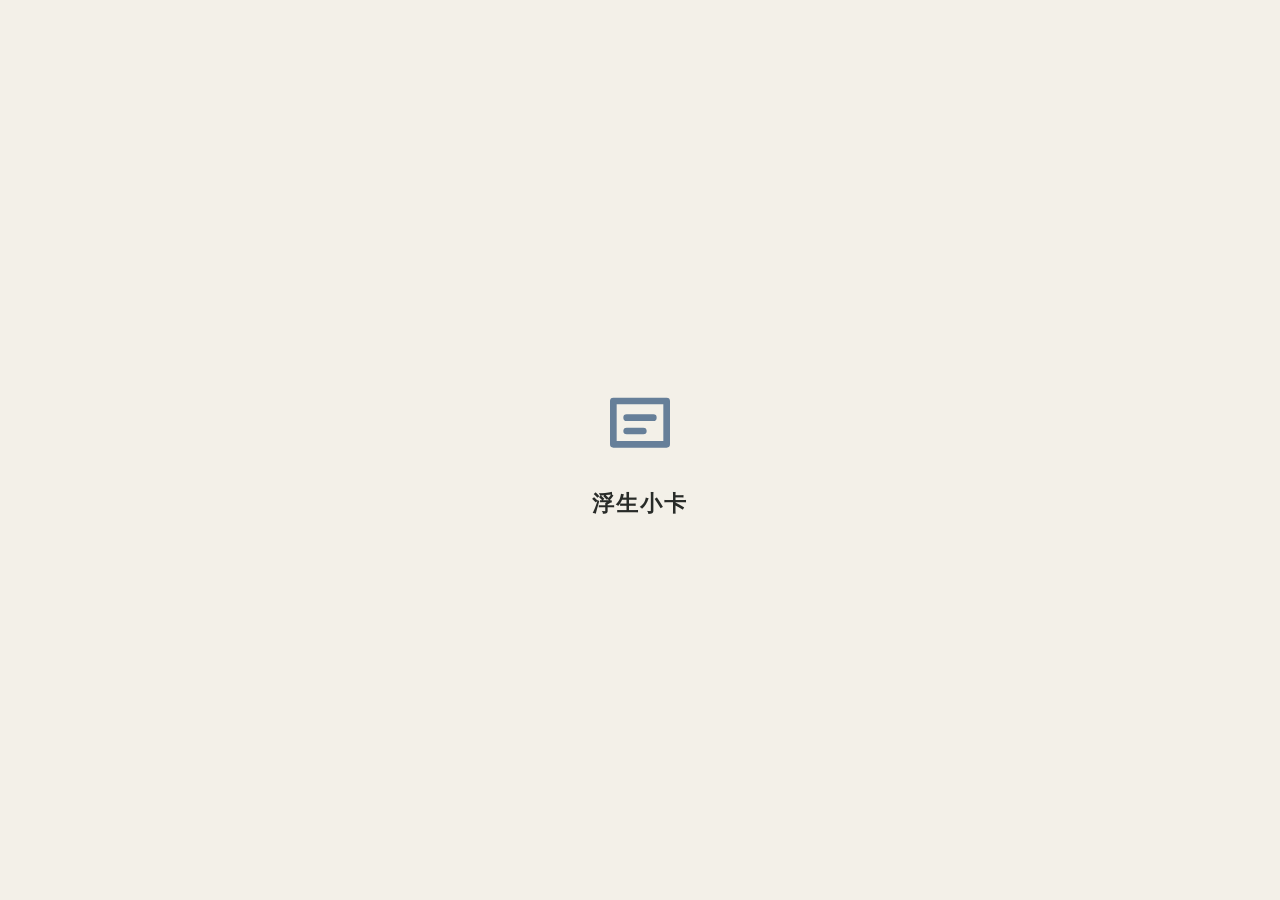
==== games/fusheng-card.html @ 53bb5ddf "Add files via upload" ====
<!DOCTYPE html>
<html lang="zh-CN">
<head>
<meta charset="UTF-8">
<meta name="viewport" content="width=device-width, initial-scale=1, viewport-fit=cover">
<title>浮生小卡</title>
<style>
/* ================= 东方纸感 · 窃蓝 & 蛤粉 ================= */
:root{
  --ui-bg: #F3F0E8;
  --ui-card: #FCFAF5;
  --ui-text: #282B28;
  --ui-muted: #7D817A;
  --ui-border: #DCD8CC;
  --ui-accent: #667F99;
  --ui-accent-hover: #526B83;
  --ui-accent-soft: #E8EDF0;
  --ui-radius: 8px;
  --ui-shadow: 0 2px 12px rgba(52, 48, 40, 0.035);
  --ui-shadow-lg: 0 20px 60px rgba(42, 39, 33, 0.14);
  --serif-font: "Songti SC", "STSong", "Noto Serif CJK SC", "Source Han Serif SC", "SimSun", serif;
  --sans-font: -apple-system, BlinkMacSystemFont, "Segoe UI", "PingFang SC", "Hiragino Sans GB", "Microsoft YaHei", sans-serif;
}
*{box-sizing:border-box;-webkit-tap-highlight-color:transparent}
html,body{height:100%}
body{
  margin:0;font-size:14px;line-height:1.5;
  font-family:-apple-system,BlinkMacSystemFont,"Segoe UI","PingFang SC","Hiragino Sans GB","Microsoft YaHei",sans-serif;
  background:var(--ui-bg);color:var(--ui-text);
  overflow:hidden;
}

::-webkit-scrollbar{width:4px;height:4px}
::-webkit-scrollbar-track{background:transparent}
::-webkit-scrollbar-thumb{background:rgba(0,0,0,.15);border-radius:4px}

button{font:inherit;cursor:pointer;border:none;background:none;color:inherit}
input,textarea,select{font:inherit;color:inherit}
.hidden{display:none!important}

.svg-icon { width: 1.2em; height: 1.2em; fill: none; stroke: currentColor; stroke-width: 1.8; stroke-linecap: round; stroke-linejoin: round; vertical-align: middle; }

/* ================= 开场动画 ================= */
#intro-overlay {
  position: fixed; inset: 0; z-index: 9999; background: var(--ui-bg); cursor: pointer;
  display: flex; flex-direction: column; align-items: center; justify-content: center;
  transition: opacity .5s ease .5s, visibility .5s ease .5s;
}
#intro-overlay.hide { opacity: 0; visibility: hidden; pointer-events: none; }
.logo-container { text-align: center; pointer-events: none; }
.logo-svg { width: 80px; height: 80px; color: #667F99; margin: 0 auto 20px auto; }
.logo-svg path { stroke-dasharray: 100; stroke-dashoffset: 100; animation: drawLine .8s cubic-bezier(.4,0,.2,1) forwards; }
.logo-svg path:nth-child(1) { animation-delay: 0s; }
.logo-svg path:nth-child(2) { animation-delay: .2s; }
@keyframes drawLine { to { stroke-dashoffset: 0; } }
.intro-text { font-size: 22px; font-weight: 800; color: var(--ui-text); letter-spacing: 2px; opacity: 0; animation: fadeInUp .4s ease .6s forwards; }
.intro-sub { font-size: 13px; color: var(--ui-muted); margin-top: 8px; letter-spacing: 1px; opacity: 0; animation: fadeInUp .4s ease .8s forwards; }
@keyframes fadeInUp { from { opacity: 0; transform: translateY(10px); } to { opacity: 1; transform: translateY(0); } }

/* ================= 应用布局 ================= */
#app{height:100%;display:flex;flex-direction:column}
#topbar{
  flex:0 0 auto;height:56px;display:flex;align-items:center;justify-content:space-between;
  padding:0 16px;background:var(--ui-card); position:relative;z-index:10;
  box-shadow: 0 1px 0 var(--ui-border);
}
.brand{font-weight:600;font-size:16px;letter-spacing:.06em}
.top-actions{display:flex;align-items:center;gap:4px}

.btn{
  display:inline-flex;align-items:center;justify-content:center;gap:6px;
  border-radius:8px;font-size:13px;font-weight:500;transition:all .15s;
  padding:8px 14px;
}
.btn.ghost{color:var(--ui-text)}
.btn.ghost:hover{background:var(--ui-accent-soft); color:var(--ui-accent)}
.btn.icon{width:36px;height:36px;padding:0;border-radius:10px}
.btn.icon .svg-icon { width: 20px; height: 20px; }
.btn.primary{background:var(--ui-accent);color:#fff;box-shadow:0 2px 6px rgba(136,171,218,.3)}
.btn.primary:hover{background:var(--ui-accent-hover); transform:translateY(-1px); box-shadow:0 4px 10px rgba(136,171,218,.4)}
.btn.primary:active{transform:translateY(0); box-shadow:0 1px 3px rgba(136,171,218,.2)}
.btn.danger{color:#D96C6C; border:1px solid #F4D3D3; background:#FFF6F6}
.btn.danger:hover{background:#FFEAEA}
.btn.small{padding:5px 10px;font-size:12px;border-radius:6px;background:var(--ui-bg);color:var(--ui-text);border:1px solid var(--ui-border)}
.btn.small:hover{border-color:var(--ui-accent);color:var(--ui-accent);background:#fff}

#main{flex:1;display:flex;flex-direction:column;min-height:0}
#previewPane{
  flex:0 0 38vh; 
  min-height:120px; max-height:80vh;
  overflow:auto;display:flex;justify-content:center;align-items:center;
  padding:24px 16px;background:#E5E9DD;
  background-image: radial-gradient(var(--ui-border) 1px, transparent 1px);
  background-size: 20px 20px;
}

/* 拖拽拉伸条 */
#dragBar {
  flex: 0 0 24px;
  background: var(--ui-card);
  border-top: 1px solid var(--ui-border);
  border-bottom: 1px solid var(--ui-border);
  display: flex; align-items: center; justify-content: center;
  cursor: ns-resize; touch-action: none; z-index: 5;
}
#dragBar::before {
  content: ''; width: 36px; height: 4px; background: var(--ui-border); border-radius: 2px;
}
#dragBar:active::before { background: var(--ui-accent); }

#editorPane{
  flex:1;overflow-y:auto;padding:16px 16px 80px;
  background:var(--ui-bg);
}

.section-title{
  font-size:13px;letter-spacing:.1em;color:var(--ui-text);margin:24px 0 10px;font-weight:600;
  display:flex;align-items:center;gap:8px;
}
.section-title::before{content:'';display:block;width:4px;height:14px;background:var(--ui-accent);border-radius:2px}
.section-title:first-child{margin-top:8px}

.card-ui{
  background:var(--ui-card);border-radius:var(--ui-radius);padding:16px;
  box-shadow:var(--ui-shadow); margin-bottom:12px; border:1px solid rgba(226,230,216,0.5);
}
.field{margin-bottom:14px}
.field:last-child{margin-bottom:0}
.field label{display:block;font-size:12px;color:var(--ui-muted);margin-bottom:6px;font-weight:500}

.input, .textarea {
  width:100%;background:var(--ui-bg);border:1px solid transparent;border-radius:8px;
  padding:10px 12px;outline:none;transition:all .2s;font-size:14px;
}
.input:hover, .textarea:hover {background:#E9ECE2;}
.input:focus, .textarea:focus {
  background:#fff;border-color:var(--ui-accent);box-shadow:0 0 0 3px var(--ui-accent-soft);
}

.row{display:flex;gap:10px;align-items:center}
.row.wrap{flex-wrap:wrap}
.row > .grow{flex:1;min-width:0}

.block{background:var(--ui-card);border-radius:var(--ui-radius);padding:14px;margin-bottom:12px;box-shadow:var(--ui-shadow); border:1px solid rgba(226,230,216,0.5);}
.block-head{display:flex;align-items:center;gap:8px;margin-bottom:12px}
.block-head .grow{flex:1;min-width:0}
.block-label-input{
  width:100%;border:1px solid transparent;background:transparent;border-radius:6px;
  padding:6px 8px;font-weight:600;font-size:14px;color:var(--ui-text);transition:all .2s;
}
.block-label-input:hover{background:var(--ui-bg)}
.block-label-input:focus{border-color:var(--ui-accent);background:#fff;outline:none}
.tag{font-size:11px;color:var(--ui-muted);background:var(--ui-bg);border-radius:6px;padding:2px 8px;white-space:nowrap;font-weight:500}

.img-thumb{
  width:100%;aspect-ratio:16/9;border-radius:8px;overflow:hidden;background:var(--ui-bg);
  display:flex;align-items:center;justify-content:center;color:var(--ui-muted);font-size:13px;
  border:1px dashed var(--ui-border); transition:border-color .2s;
}
.img-thumb:hover{border-color:var(--ui-accent)}
.img-thumb img{width:100%;height:100%;object-fit:cover;display:block}
.avatar-thumb{width:64px;height:64px;border-radius:50%;flex:0 0 auto}

.it-editor{position:relative;border-radius:8px;overflow:hidden;background:var(--ui-bg);touch-action:none;user-select:none;margin-bottom:10px}
.it-editor img{width:100%;display:block;pointer-events:none}
.it-layer{
  position:absolute;transform:translate(-50%,-50%);padding:4px 8px;white-space:pre-wrap;
  cursor:grab;max-width:88%;line-height:1.35;border-radius:4px;font-weight:500;
  text-shadow:0 1px 3px rgba(0,0,0,.5);box-shadow:0 2px 8px rgba(0,0,0,.1);background:rgba(0,0,0,.2);
}
.it-layer:active{cursor:grabbing}
.layer-row{display:flex;gap:8px;align-items:center;margin-top:8px}
.layer-row .input{padding:6px 10px;font-size:12px}

.color-trigger {
  width: 36px; height: 32px; border-radius: 8px; border: 1px solid rgba(0,0,0,0.08);
  cursor: pointer; padding: 0; transition:transform .1s, box-shadow .2s;
  box-shadow:inset 0 0 0 1px rgba(255,255,255,0.2);
}
.color-trigger:active{transform:scale(0.92)}
.color-grid{display:grid;grid-template-columns:1fr 1fr;gap:12px}
.color-item{display:flex;align-items:center;gap:10px;font-size:13px;color:var(--ui-text);font-weight:500}

input[type=range] {
  -webkit-appearance: none; width: 100%; background: transparent; height: 24px;
}
input[type=range]:focus { outline: none; }
input[type=range]::-webkit-slider-runnable-track {
  width: 100%; height: 4px; cursor: pointer; background: var(--ui-border); border-radius: 2px;
}
input[type=range]::-webkit-slider-thumb {
  height: 18px; width: 18px; border-radius: 50%; background: var(--ui-accent);
  cursor: pointer; -webkit-appearance: none; margin-top: -7px;
  box-shadow: 0 2px 6px rgba(136,171,218,.4); transition: transform 0.1s;
}
input[type=range]::-webkit-slider-thumb:hover { transform: scale(1.15); }
.range-item{display:flex;align-items:center;gap:12px;font-size:13px;color:var(--ui-muted);margin-bottom:12px; font-weight:500;}
.range-item input[type=range]{flex:1;}
.range-item .val{width:44px;text-align:right;color:var(--ui-text);font-variant-numeric:tabular-nums;font-weight:600}

.custom-select-btn {
  width: 100%; display: flex; justify-content: space-between; align-items: center;
  padding: 12px 14px; background: var(--ui-bg); border-radius: 8px; font-size: 14px; font-weight: 500;
  transition: background 0.2s; cursor: pointer; border: 1px solid transparent;
}
.custom-select-btn:hover { background: #E9ECE2; }
.custom-select-btn .svg-icon { color: var(--ui-muted); }

.theme-row{display:flex;flex-wrap:wrap;gap:8px;margin-bottom:16px}
.theme-chip{
  border: 1px solid var(--ui-border); background: #fff; border-radius: 8px;
  padding: 6px 14px; font-size: 13px; font-weight: 500; transition: all 0.2s; color: var(--ui-text);
}
.theme-chip:hover{border-color:var(--ui-accent); color:var(--ui-accent)}
.theme-chip.active{background:var(--ui-accent); color:#fff; border-color:var(--ui-accent); box-shadow:0 2px 8px rgba(136,171,218,.3)}

/* ================= 浮生小卡本体 ================= */
.card{
  width:100%;max-width:480px; 
  background:var(--cardBg,#fff); color:var(--cardText,#222);
  border-radius:calc(var(--radius, 16) * 1px);
  border:1px solid var(--cardBorder,#e5e5e5);
  overflow:hidden;position:relative;
  box-shadow:0 10px 30px rgba(0,0,0,.08), 0 1px 3px rgba(0,0,0,.05);
  flex:0 0 auto; display:flex; flex-direction:column;
  font-size:calc(14px * var(--fs, 1));
  transition: height 0.3s;
  font-family: var(--cardFont, -apple-system, sans-serif); 
}
.card-bg{position:absolute;inset:0;pointer-events:none;overflow:hidden}
.card-bg img{width:100%;height:100%;object-fit:cover;display:block}
.card-inner{position:relative;z-index:1;padding:calc(24px * var(--fs, 1));display:flex;flex-direction:column;height:100%;box-sizing:border-box}

.card.tpl-left .card-header { flex-direction: row; }
.card.tpl-right .card-header { flex-direction: row-reverse; }
.card.tpl-center .card-header { flex-direction: column; text-align: center; gap: 12px; }
.card.tpl-center .card-titles { align-items: center; display: flex; flex-direction: column; }

.card-header{display:flex;gap:calc(16px * var(--fs, 1));align-items:center;margin-bottom:calc(20px * var(--fs, 1))}
.card-avatar{
  width:calc(64px * var(--fs, 1));height:calc(64px * var(--fs, 1));border-radius:50%;overflow:hidden;flex:0 0 auto;
  background:var(--cardAccent,#88ABDA);color:#fff;display:flex;align-items:center;justify-content:center;
  font-size:calc(26px * var(--fs, 1));font-weight:600;
  /* 这里的颜色已改为动态变量 */
  border:3px solid var(--cardAvatarBorder, rgba(255,255,255,0.8)); 
  box-shadow:0 4px 12px rgba(0,0,0,0.15);
}
.card-avatar img{width:100%;height:100%;object-fit:cover;display:block}
.card-titles{min-width:0;flex:1}

.card-title{font-size:calc(24px * var(--fs, 1));font-weight:700;line-height:1.2;word-break:break-word;color:var(--cardNameColor, inherit);}
.card-subtitle{font-size:calc(13px * var(--fs, 1));color:var(--cardMuted,#888);margin-top:calc(4px * var(--fs, 1));word-break:break-word}

.card-body{flex:1;display:flex;flex-direction:column;gap:calc(12px * var(--fs, 1))}
.card.tpl-center .card-body { align-items: center; }
.card.tpl-center .card-block { text-align: center; width: 100%; }
.card.tpl-center .card-chips { justify-content: center; }

.card-block{font-size:calc(13px * var(--fs, 1));line-height:1.6;word-break:break-word;padding:10px 14px;border-radius:8px;transition:background 0.2s}
.card-block.bg-glass{ background:rgba(255,255,255,0.75); backdrop-filter:blur(6px); -webkit-backdrop-filter:blur(6px); box-shadow:0 2px 12px rgba(0,0,0,0.04); }
.card-block.bg-solid{ background:var(--cardAccentSoft,#f5f0e6); }

.card-block-label{font-size:calc(10px * var(--fs, 1));letter-spacing:.1em;font-weight:700;color:var(--cardAccent,#88ABDA);margin-bottom:calc(6px * var(--fs, 1));text-transform:uppercase}
.card-block-value{font-weight:500;white-space:pre-wrap}

.card-chips{display:flex;flex-wrap:wrap;gap:calc(8px * var(--fs, 1))}
.card-chip{font-size:calc(12px * var(--fs, 1));padding:calc(3px * var(--fs, 1)) calc(12px * var(--fs, 1));border-radius:20px;border:1px solid var(--cardBorder,#e5e5e5);background:var(--cardAccentSoft,#f5f0e6)}

.card-imgtext{position:relative;border-radius:calc(8px * var(--fs, 1));overflow:hidden;margin-top:4px}
.card-imgtext img{width:100%;display:block}
.card-it-layer{position:absolute;transform:translate(-50%,-50%);white-space:pre-wrap;max-width:88%;line-height:1.35;text-shadow:0 1px 3px rgba(0,0,0,.5);word-break:break-word}

/* ================= 统一全局弹窗与抽屉 ================= */
.modal{
  position:fixed;inset:0;z-index:500;display:flex;align-items:center;justify-content:center;
  background:rgba(44, 53, 57, 0.4);padding:20px;backdrop-filter:blur(8px); -webkit-backdrop-filter:blur(8px);
  opacity: 0; visibility: hidden; transition: opacity 0.3s, visibility 0.3s;
}
.modal.active{ opacity: 1; visibility: visible; }
.modal-panel{
  width:100%;max-width:400px;max-height:85vh;overflow-y:auto;
  background:var(--ui-card);border-radius:20px;padding:24px;
  box-shadow:var(--ui-shadow-lg);
  transform: scale(0.95) translateY(20px); transition: transform 0.3s cubic-bezier(0.2, 0.8, 0.2, 1);
}
.modal.active .modal-panel{ transform: scale(1) translateY(0); }

.modal-head{display:flex;align-items:center;justify-content:space-between;margin-bottom:20px}
.modal-title{font-size:18px;font-weight:700}

/* 底部抽屉 */
.drawer {
  position: fixed; inset: 0; z-index: 600;
  background: rgba(44, 53, 57, 0.4); backdrop-filter: blur(4px); -webkit-backdrop-filter: blur(4px);
  opacity: 0; visibility: hidden; transition: opacity 0.3s;
}
.drawer.active { opacity: 1; visibility: visible; }
.drawer-panel {
  position: absolute; bottom: 0; left: 0; right: 0;
  background: var(--ui-card); border-radius: 24px 24px 0 0;
  padding: 24px 20px calc(24px + env(safe-area-inset-bottom));
  transform: translateY(100%); transition: transform 0.3s cubic-bezier(0.2, 0.8, 0.2, 1);
  box-shadow: 0 -10px 40px rgba(0,0,0,0.1);
}
.drawer.active .drawer-panel { transform: translateY(0); }
.drawer-panel::before {
  content: ''; position: absolute; top: 8px; left: 50%; transform: translateX(-50%);
  width: 36px; height: 4px; background: var(--ui-border); border-radius: 2px;
}

/* 抽屉内容：选项列表 */
.option-list { display: flex; flex-direction: column; gap: 8px; margin-top: 16px; max-height: 50vh; overflow-y: auto; padding-bottom: 10px;}
.option-item {
  display: flex; justify-content: space-between; align-items: center;
  padding: 16px; border-radius: 12px; background: var(--ui-bg);
  font-size: 15px; font-weight: 500; transition: background 0.2s; cursor: pointer;
}
.option-item:hover { background: #E9ECE2; }
.option-item .check { opacity: 0; color: var(--ui-accent); }
.option-item.active { background: var(--ui-accent-soft); color: var(--ui-accent); }
.option-item.active .check { opacity: 1; }

/* 调色盘抽屉专属 */
.cs-presets { display: grid; grid-template-columns: repeat(6, 1fr); gap: 12px; margin-bottom: 20px; }
.cs-preset-color {
  width: 100%; aspect-ratio: 1; border-radius: 50%; border: 1px solid rgba(0,0,0,0.08);
  cursor: pointer; transition: transform 0.1s; box-shadow: inset 0 0 0 1px rgba(255,255,255,0.2);
}
.cs-preset-color:active { transform: scale(0.9); }
.cs-hex-wrap { 
  display: flex; align-items: center; background: var(--ui-bg); 
  border: 1px solid var(--ui-border); border-radius: 10px; padding: 0 16px; 
}
.cs-hex-wrap span { color: var(--ui-muted); font-weight: 600; margin-right: 8px; font-size: 16px; }
.cs-hex-wrap input { 
  border: none; background: transparent; padding: 14px 0; width: 100%; 
  font-size: 16px; outline: none; text-transform: uppercase; font-family: monospace; font-weight: 600; color: var(--ui-text);
}

/* 使用说明 */
.help-list { margin: 0; padding: 0; list-style: none; }
.help-list li { 
  font-size: 14px; line-height: 1.6; margin-bottom: 16px; 
  padding-left: 28px; position: relative; color: #4A555C;
}
.help-list li::before {
  content: ''; position: absolute; left: 0; top: 4px;
  width: 16px; height: 16px; border-radius: 50%; background: var(--ui-accent-soft);
  border: 2px solid var(--ui-accent);
}
.help-list li strong { color: var(--ui-text); font-weight: 600; }

.stat-line{display:flex;justify-content:space-between;font-size:14px;padding:12px 0;border-bottom:1px solid var(--ui-border);font-weight:500;}
.stat-line:last-child{border-bottom:none}

.toast{
  position:fixed;left:50%;bottom:40px;transform:translate(-50%,20px);z-index:900;
  background:rgba(44, 53, 57, 0.9);color:#fff;padding:10px 20px;border-radius:30px;font-size:13px;font-weight:500;
  opacity:0;pointer-events:none;transition:opacity .3s, transform .3s; backdrop-filter:blur(4px);
}
.toast.show{opacity:1;transform:translate(-50%,0)}

/* ================= 东方纸感工作台 ================= */
body{font-family:var(--sans-font);text-rendering:optimizeLegibility}
button:focus-visible,input:focus-visible,textarea:focus-visible,select:focus-visible,summary:focus-visible{
  outline:2px solid var(--ui-accent);outline-offset:3px;
}
#topbar{
  height:64px;padding:0 24px;background:rgba(252,250,245,.97);
  box-shadow:0 1px 0 var(--ui-border);backdrop-filter:blur(14px);-webkit-backdrop-filter:blur(14px);
}
.brand{display:flex;align-items:center;gap:11px;letter-spacing:0}
.brand-seal{
  width:34px;height:34px;display:grid;place-items:center;position:relative;flex:0 0 auto;
  border:1px solid var(--ui-accent);color:var(--ui-accent);font-family:var(--serif-font);font-size:20px;line-height:1;
}
.brand-seal::after{content:"";position:absolute;inset:3px;border:1px solid rgba(102,127,153,.28)}
.brand-copy{display:flex;flex-direction:column;gap:1px}
.brand-copy strong{font-family:var(--serif-font);font-size:17px;font-weight:600;letter-spacing:.16em}
.brand-copy small{font-size:9px;color:var(--ui-muted);letter-spacing:.18em}
.top-actions{gap:7px}
.top-export{margin-right:5px;padding:8px 15px;letter-spacing:.08em}
.btn{border-radius:6px}
.btn.primary{box-shadow:none}
.btn.primary:hover{box-shadow:0 5px 16px rgba(82,107,131,.18)}
.btn.ghost:hover{color:var(--ui-accent-hover);background:var(--ui-accent-soft)}
.btn.small{border-radius:5px;background:transparent}
#main{min-width:0}

#previewPane{
  display:block;padding:14px;background:#E9E5DB;
  background-image:linear-gradient(rgba(255,255,255,.18),rgba(255,255,255,.18)),radial-gradient(rgba(87,82,70,.12) .6px,transparent .6px);
  background-size:auto,6px 6px;
}
.preview-shell{width:100%;max-width:640px;min-height:0;margin:0 auto;display:flex;flex-direction:column;gap:12px}
.preview-head{display:flex;align-items:flex-end;justify-content:space-between;gap:16px;padding:0 2px}
.preview-heading{display:flex;flex-direction:column;gap:2px}
.preview-kicker{font-size:9px;letter-spacing:.24em;color:var(--ui-muted)}
.preview-title{font-family:var(--serif-font);font-size:19px;letter-spacing:.12em;font-weight:600}
.preview-status{font-size:11px;color:var(--ui-muted);letter-spacing:.08em;white-space:nowrap}
.template-switch{
  display:grid;grid-template-columns:repeat(3,1fr);gap:3px;padding:3px;flex:0 0 auto;
  border:1px solid rgba(130,124,110,.2);border-radius:8px;background:rgba(252,250,245,.48);
}
.template-option{
  min-height:38px;display:flex;align-items:center;justify-content:center;gap:8px;border-radius:5px;
  color:var(--ui-muted);font-size:12px;letter-spacing:.12em;transition:background .18s,color .18s,box-shadow .18s;
}
.template-option:hover{color:var(--ui-text);background:rgba(252,250,245,.55)}
.template-option.active{color:var(--ui-text);background:var(--ui-card);box-shadow:0 2px 8px rgba(62,57,48,.07)}
.template-no{font-family:Georgia,serif;font-size:10px;letter-spacing:0;color:var(--ui-accent)}
.preview-canvas{
  flex:1;min-height:230px;display:flex;align-items:center;justify-content:center;position:relative;overflow:auto;
  padding:22px;border:1px solid rgba(130,124,110,.18);background:rgba(248,246,239,.46);
}
.preview-canvas::before,.preview-canvas::after{
  content:"";position:absolute;width:18px;height:18px;pointer-events:none;opacity:.42;
}
.preview-canvas::before{left:10px;top:10px;border-left:1px solid var(--ui-accent);border-top:1px solid var(--ui-accent)}
.preview-canvas::after{right:10px;bottom:10px;border-right:1px solid var(--ui-accent);border-bottom:1px solid var(--ui-accent)}
.paper-stage{width:100%;max-width:480px;position:relative;z-index:1}
.preview-foot{display:flex;align-items:center;justify-content:space-between;font-size:9px;color:var(--ui-muted);letter-spacing:.16em;padding:0 2px}
.preview-foot span{font-variant-numeric:tabular-nums}

#editorPane{padding:20px 18px 90px;background:var(--ui-bg)}
.section-title{margin:28px 0 12px;font-size:12px;letter-spacing:.18em;color:#555A55}
.section-title::before{width:17px;height:1px;border-radius:0;background:var(--ui-accent)}
.card-ui,.block{
  border:1px solid var(--ui-border);border-radius:var(--ui-radius);background:rgba(252,250,245,.88);box-shadow:var(--ui-shadow);
}
.card-ui{padding:17px}
.input,.textarea,.custom-select-btn{border-radius:5px;background:rgba(238,235,226,.58)}
.input:hover,.textarea:hover,.custom-select-btn:hover{background:#ECE9E1}
.input:focus,.textarea:focus{border-color:var(--ui-accent);box-shadow:0 0 0 3px rgba(102,127,153,.1)}
.field label{letter-spacing:.04em}
.theme-chip{border-radius:4px;background:transparent}
.theme-chip.active{box-shadow:none}
.option-item,.modal-panel{border-radius:10px}
.drawer-panel{border-radius:18px 18px 0 0}
.modal-title,.block-label-input{font-family:var(--serif-font)}
#dragBar{background:rgba(252,250,245,.9)}

/* ================= 三套卡片模板 ================= */
.card{
  background-color:var(--cardBg,#fff);
  background-image:radial-gradient(rgba(74,65,50,.045) .55px,transparent .55px);background-size:5px 5px;
  box-shadow:0 24px 55px -30px rgba(45,42,35,.42),0 3px 10px rgba(45,42,35,.08);
  isolation:isolate;transition:height .25s,box-shadow .25s;
}
.card-bg{z-index:0}
.card-inner{z-index:2;padding:calc(28px * var(--fs,1))}
.card-title{
  font-family:var(--cardTitleFont,var(--serif-font));font-size:calc(27px * var(--fs,1));
  font-weight:600;letter-spacing:.045em;line-height:1.22;
}
.card-subtitle{letter-spacing:.07em;line-height:1.55}
.card-avatar{border-width:2px;box-shadow:0 5px 16px rgba(32,35,32,.12)}
.card-block{border-radius:4px}
.card-block-label{letter-spacing:.16em;font-weight:600}
.card-chip{border-radius:3px;background:transparent}
.card-edition{display:none;font-size:calc(8px * var(--fs,1));letter-spacing:.18em;color:var(--cardMuted,#888);text-transform:uppercase}

/* 留白：呼吸感与细线，突出名字本身 */
.card.template-blank .card-header{padding-bottom:calc(18px * var(--fs,1));border-bottom:1px solid var(--cardBorder,#e5e5e5)}
.card.template-blank .card-body{gap:calc(14px * var(--fs,1))}
.card.template-blank .card-block-label{margin-bottom:calc(8px * var(--fs,1))}
.card.template-blank .card-chip{padding-left:calc(10px * var(--fs,1));padding-right:calc(10px * var(--fs,1))}

/* 杂志：刊头、双细线与紧凑目录感 */
.card.template-magazine .card-inner{padding:calc(25px * var(--fs,1)) calc(27px * var(--fs,1))}
.card.template-magazine .card-edition{display:flex;justify-content:space-between;gap:12px;padding-bottom:calc(10px * var(--fs,1));border-bottom:1px solid var(--cardText,#222)}
.card.template-magazine .card-header{
  margin-bottom:0;padding:calc(20px * var(--fs,1)) 0;align-items:flex-end;
  border-bottom:3px double var(--cardBorder,#e5e5e5);
}
.card.template-magazine .card-avatar{width:calc(54px * var(--fs,1));height:calc(54px * var(--fs,1));border-radius:2px;border-width:1px;box-shadow:none}
.card.template-magazine .card-title{font-size:calc(33px * var(--fs,1));line-height:1.08;letter-spacing:.07em}
.card.template-magazine .card-subtitle{font-size:calc(11px * var(--fs,1));margin-top:calc(7px * var(--fs,1))}
.card.template-magazine .card-body{gap:0}
.card.template-magazine .card-block{
  padding:calc(14px * var(--fs,1)) 0;border-bottom:1px solid var(--cardBorder,#e5e5e5);border-radius:0;
  background:transparent;box-shadow:none;backdrop-filter:none;-webkit-backdrop-filter:none;
}
.card.template-magazine .card-block:last-child{border-bottom:0}
.card.template-magazine .card-block-label{margin-bottom:calc(5px * var(--fs,1));font-size:calc(9px * var(--fs,1))}
.card.template-magazine .card-chip{padding:calc(2px * var(--fs,1)) calc(5px * var(--fs,1));border:0;border-bottom:1px solid var(--cardAccent,#888);border-radius:0}

/* 影像：取景框与照片叙事；有背景时自动转为暗部字幕 */
.card.template-cinema{border:0;outline:1px solid var(--cardBorder,#e5e5e5);outline-offset:-7px}
.card.template-cinema .card-inner{min-height:calc(360px * var(--fs,1));justify-content:flex-end;padding:calc(34px * var(--fs,1))}
.card.template-cinema .card-edition{
  display:flex;justify-content:space-between;gap:12px;position:absolute;top:calc(20px * var(--fs,1));left:calc(25px * var(--fs,1));right:calc(25px * var(--fs,1));
}
.card.template-cinema .card-header{padding-top:calc(46px * var(--fs,1));padding-left:calc(15px * var(--fs,1));border-left:2px solid var(--cardAccent,#888);margin-bottom:calc(18px * var(--fs,1))}
.card.template-cinema.tpl-center .card-header{padding-left:0;border-left:0;border-top:2px solid var(--cardAccent,#888)}
.card.template-cinema .card-avatar{width:calc(58px * var(--fs,1));height:calc(58px * var(--fs,1));border-radius:1px;box-shadow:none}
.card.template-cinema .card-title{font-size:calc(31px * var(--fs,1));letter-spacing:.1em}
.card.template-cinema .card-block{border-left:1px solid var(--cardBorder,#e5e5e5);border-radius:0;background:rgba(255,255,255,.55);box-shadow:none;backdrop-filter:none;-webkit-backdrop-filter:none}
.card.template-cinema .card-chip{border-radius:0}
.card.template-cinema.has-bg .card-inner{min-height:calc(470px * var(--fs,1));background:linear-gradient(180deg,rgba(12,15,14,.08) 0%,rgba(12,15,14,.22) 34%,rgba(12,15,14,.9) 100%)}
.card.template-cinema.has-bg .card-title,.card.template-cinema.has-bg .card-block-value{color:#FCF9F1}
.card.template-cinema.has-bg .card-subtitle,.card.template-cinema.has-bg .card-edition{color:rgba(252,249,241,.72)}
.card.template-cinema.has-bg .card-block{color:#FCF9F1;background:rgba(15,18,17,.34);border-color:rgba(255,255,255,.26)}
.card.template-cinema.has-bg .card-block-label{color:#D5E0E8}
.card.template-cinema.has-bg .card-chip{color:#FCF9F1;border-color:rgba(255,255,255,.4);background:rgba(255,255,255,.08)}
.card.template-cinema.has-bg .card-avatar{border-color:rgba(255,255,255,.7)}

@media (min-width:900px){
  #topbar{height:68px;padding:0 28px}
  #main{flex-direction:row}
  #previewPane{flex:1 1 auto;min-width:0;min-height:0;max-height:none;padding:30px;display:flex;align-items:stretch;justify-content:center;overflow:auto}
  .preview-shell{max-width:660px;min-height:590px;margin:auto}
  .preview-canvas{min-height:410px;padding:38px}
  #dragBar{display:none}
  #editorPane{flex:0 0 410px;width:410px;min-height:0;border-left:1px solid var(--ui-border);padding:26px 22px 100px;background:#F6F3EC}
}
@media (min-width:1280px){
  #editorPane{flex-basis:430px;width:430px;padding-left:26px;padding-right:26px}
  #previewPane{padding:34px 42px}
}
@media (max-width:899px){
  #topbar{height:58px;padding:0 12px}
  #previewPane{flex:0 0 42vh;min-height:250px;max-height:80vh;padding:12px}
  .preview-head{display:none}
  .preview-shell{max-width:430px;gap:9px}
  .template-switch{width:100%;margin:0 auto}
  .template-option{min-height:32px;font-size:11px}
  .preview-canvas{flex:0 0 auto;min-height:205px;padding:16px;border:0;background:transparent;overflow:visible}
  .preview-canvas::before,.preview-canvas::after{display:none}
  .preview-foot{display:none}
  .paper-stage{max-width:380px}
}
@media (max-width:560px){
  .brand{gap:8px}
  .brand-seal{width:30px;height:30px;font-size:18px}
  .brand-copy strong{font-size:15px}
  .brand-copy small{display:none}
  .top-actions{gap:1px}
  .top-export{margin-right:2px;padding:7px 10px;font-size:12px}
  .top-export .svg-icon{width:15px;height:15px}
  .btn.icon{width:32px;height:34px}
  #editorPane{padding:18px 14px 80px}
  .preview-canvas{padding:12px 3px}
  .paper-stage{max-width:355px}
}
@media (prefers-reduced-motion:reduce){
  *,*::before,*::after{animation-duration:.01ms!important;animation-delay:0ms!important;transition-duration:.01ms!important;scroll-behavior:auto!important}
}
</style>
</head>
<body>

<svg xmlns="http://www.w3.org/2000/svg" style="display: none;">
  <symbol id="icon-help" viewBox="0 0 24 24"><circle cx="12" cy="12" r="10"></circle><path d="M9.09 9a3 3 0 0 1 5.83 1c0 2-3 3-3 3"></path><line x1="12" y1="17" x2="12.01" y2="17"></line></symbol>
  <symbol id="icon-user" viewBox="0 0 24 24"><path d="M20 21v-2a4 4 0 0 0-4-4H8a4 4 0 0 0-4 4v2"></path><circle cx="12" cy="7" r="4"></circle></symbol>
  <symbol id="icon-settings" viewBox="0 0 24 24"><circle cx="12" cy="12" r="3"></circle><path d="M19.4 15a1.65 1.65 0 0 0 .33 1.82l.06.06a2 2 0 0 1 0 2.83 2 2 0 0 1-2.83 0l-.06-.06a1.65 1.65 0 0 0-1.82-.33 1.65 1.65 0 0 0-1 1.51V21a2 2 0 0 1-2 2 2 2 0 0 1-2-2v-.09A1.65 1.65 0 0 0 9 19.4a1.65 1.65 0 0 0-1.82.33l-.06.06a2 2 0 0 1-2.83 0 2 2 0 0 1 0-2.83l.06-.06a1.65 1.65 0 0 0 .33-1.82 1.65 1.65 0 0 0-1.51-1H3a2 2 0 0 1-2-2 2 2 0 0 1 2-2h.09A1.65 1.65 0 0 0 4.6 9a1.65 1.65 0 0 0-.33-1.82l-.06-.06a2 2 0 0 1 0-2.83 2 2 0 0 1 2.83 0l.06.06a1.65 1.65 0 0 0 1.82.33H9a1.65 1.65 0 0 0 1-1.51V3a2 2 0 0 1 2-2 2 2 0 0 1 2 2v.09a1.65 1.65 0 0 0 1 1.51 1.65 1.65 0 0 0 1.82-.33l.06-.06a2 2 0 0 1 2.83 0 2 2 0 0 1 0 2.83l-.06.06a1.65 1.65 0 0 0-.33 1.82V9a1.65 1.65 0 0 0 1.51 1H21a2 2 0 0 1 2 2 2 2 0 0 1-2 2h-.09a1.65 1.65 0 0 0-1.51 1z"></path></symbol>
  <symbol id="icon-close" viewBox="0 0 24 24"><line x1="18" y1="6" x2="6" y2="18"></line><line x1="6" y1="6" x2="18" y2="18"></line></symbol>
  <symbol id="icon-text" viewBox="0 0 24 24"><polyline points="4 7 4 4 20 4 20 7"></polyline><line x1="9" y1="20" x2="15" y2="20"></line><line x1="12" y1="4" x2="12" y2="20"></line></symbol>
  <symbol id="icon-tag" viewBox="0 0 24 24"><path d="M20.59 13.41l-7.17 7.17a2 2 0 0 1-2.83 0L2 12V2h10l8.59 8.59a2 2 0 0 1 0 2.82z"></path><line x1="7" y1="7" x2="7.01" y2="7"></line></symbol>
  <symbol id="icon-image" viewBox="0 0 24 24"><rect x="3" y="3" width="18" height="18" rx="2" ry="2"></rect><circle cx="8.5" cy="8.5" r="1.5"></circle><polyline points="21 15 16 10 5 21"></polyline></symbol>
  <symbol id="icon-up" viewBox="0 0 24 24"><polyline points="18 15 12 9 6 15"></polyline></symbol>
  <symbol id="icon-down" viewBox="0 0 24 24"><polyline points="6 9 12 15 18 9"></polyline></symbol>
  <symbol id="icon-eye" viewBox="0 0 24 24"><path d="M1 12s4-8 11-8 11 8 11 8-4 8-11 8-11-8-11-8z"></path><circle cx="12" cy="12" r="3"></circle></symbol>
  <symbol id="icon-eye-off" viewBox="0 0 24 24"><path d="M17.94 17.94A10.07 10.07 0 0 1 12 20c-7 0-11-8-11-8a18.45 18.45 0 0 1 5.06-5.94M9.9 4.24A9.12 9.12 0 0 1 12 4c7 0 11 8 11 8a18.5 18.5 0 0 1-2.16 3.19m-6.72-1.07a3 3 0 1 1-4.24-4.24"></path><line x1="1" y1="1" x2="23" y2="23"></line></symbol>
  <symbol id="icon-trash" viewBox="0 0 24 24"><polyline points="3 6 5 6 21 6"></polyline><path d="M19 6v14a2 2 0 0 1-2 2H7a2 2 0 0 1-2-2V6m3 0V4a2 2 0 0 1 2-2h4a2 2 0 0 1 2 2v2"></path></symbol>
  <symbol id="icon-check" viewBox="0 0 24 24"><polyline points="20 6 9 17 4 12"></polyline></symbol>
  <symbol id="icon-chevron-down" viewBox="0 0 24 24"><polyline points="6 9 12 15 18 9"></polyline></symbol>
  <symbol id="icon-font" viewBox="0 0 24 24"><path d="M4 7V4h16v3M9 20h6M12 4v16"/></symbol>
  <symbol id="icon-download" viewBox="0 0 24 24"><path d="M12 3v12m0 0 4-4m-4 4-4-4M5 17v3h14v-3"/></symbol>
</svg>

<div id="intro-overlay" onclick="hideIntro()" title="点击跳过">
  <div class="logo-container">
    <svg viewBox="0 0 24 24" fill="none" stroke="currentColor" stroke-width="2" stroke-linecap="round" stroke-linejoin="round" class="logo-svg">
      <path d="M4 6h16v13H4z" />
      <path d="M8 11h8M8 15h5" />
    </svg>
    <div class="intro-text">浮生小卡</div>
  </div>
</div>

<div id="app">
  <header id="topbar">
    <div class="brand">
      <span class="brand-seal" aria-hidden="true">浮</span>
      <span class="brand-copy"><strong>浮生小卡</strong><small>一纸浮生 · 角色名片工坊</small></span>
    </div>
    <div class="top-actions">
      <button class="btn primary top-export" id="btnTopExport" title="导出高清图片"><svg class="svg-icon"><use href="#icon-download"/></svg><span>导出</span></button>
      <button class="btn ghost icon" id="btnHelp" title="使用说明" aria-label="使用说明"><svg class="svg-icon"><use href="#icon-help"/></svg></button>
      <button class="btn ghost icon" id="btnProfile" title="我的署名" aria-label="我的署名"><svg class="svg-icon"><use href="#icon-user"/></svg></button>
      <button class="btn ghost icon" id="btnSettings" title="设置" aria-label="设置"><svg class="svg-icon"><use href="#icon-settings"/></svg></button>
    </div>
  </header>

  <main id="main">
    <!-- 预览区 -->
    <section id="previewPane">
      <div class="preview-shell">
        <div class="preview-head">
          <div class="preview-heading"><span class="preview-kicker">CARD ATELIER</span><span class="preview-title">此刻，落于纸上</span></div>
          <span class="preview-status" id="templateStatus">01 · 留白</span>
        </div>
        <div class="template-switch" role="group" aria-label="卡片模板">
          <button class="template-option active" data-template="blank" aria-pressed="true"><span class="template-no">01</span><span>留白</span></button>
          <button class="template-option" data-template="magazine" aria-pressed="false"><span class="template-no">02</span><span>杂志</span></button>
          <button class="template-option" data-template="cinema" aria-pressed="false"><span class="template-no">03</span><span>影像</span></button>
        </div>
        <div class="preview-canvas">
          <div class="paper-stage"><div class="card template-blank tpl-left" id="cardEl"></div></div>
        </div>
        <div class="preview-foot"><span>实时预览</span><span>480 PX · 本地自动保存</span></div>
      </div>
    </section>

    <!-- 拖拽拉伸条 -->
    <div id="dragBar"></div>

    <!-- 编辑区 -->
    <section id="editorPane">
      <div class="section-title">基础信息</div>
      <div class="card-ui">
        <div class="field">
          <label>角色名</label>
          <input class="input" id="cardTitle" placeholder="输入角色名">
        </div>
        <div class="field">
          <label>副标题 / 称号</label>
          <input class="input" id="cardSubtitle" placeholder="可选">
        </div>
        <div class="field">
          <label>头像</label>
          <div class="row">
            <div class="img-thumb avatar-thumb" id="avatarThumb"><span>无</span></div>
            <div class="row wrap">
              <button class="btn small" id="btnPickAvatar">选择图片</button>
              <button class="btn small" id="btnClearAvatar">移除</button>
            </div>
          </div>
        </div>
        <div class="field">
          <label>背景图</label>
          <div class="row">
            <button class="btn small" id="btnPickBg">选择图片</button>
            <button class="btn small" id="btnClearBg">移除</button>
          </div>
          <div id="bgControls" class="hidden" style="margin-top:12px; padding-top:12px; border-top:1px dashed var(--ui-border);">
            <div class="range-item"><span>透明度</span><input type="range" id="bgOpacity" min="0" max="100" value="100"><span class="val" id="bgOpacityVal">100%</span></div>
            <div class="range-item"><span>模糊</span><input type="range" id="bgBlur" min="0" max="20" value="0"><span class="val" id="bgBlurVal">0</span></div>
            <div class="range-item"><span>水平裁剪</span><input type="range" id="bgPosX" min="0" max="100" value="50"><span class="val" id="bgPosXVal">50%</span></div>
            <div class="range-item"><span>垂直裁剪</span><input type="range" id="bgPosY" min="0" max="100" value="50"><span class="val" id="bgPosYVal">50%</span></div>
          </div>
        </div>
      </div>

      <div class="section-title">名片内容</div>
      <div id="blocksList"></div>
      <button class="btn primary" id="btnAddBlock" style="width:100%; padding:12px; margin-top:8px;">
        <svg class="svg-icon"><use href="#icon-text"/></svg> 添加内容
      </button>

      <div class="section-title">外观与排版</div>
      <div class="card-ui">
        <details id="appearancePanel" open>
          <summary style="cursor:pointer; font-weight:600; font-size:14px; padding-bottom:12px; margin-bottom:12px; border-bottom:1px dashed var(--ui-border);">颜色、字号与字体</summary>
          
          <div class="theme-row" id="themeRow"></div>
          
          <div class="field" style="margin-bottom:16px;">
            <label>字体风格</label>
            <div class="custom-select-btn" id="btnFontSelect">
              <div style="display:flex; align-items:center; gap:8px;">
                <svg class="svg-icon" style="color:var(--ui-accent);"><use href="#icon-font"/></svg>
                <span id="fontModeText">默认黑体</span>
              </div>
              <svg class="svg-icon"><use href="#icon-chevron-down"/></svg>
            </div>
          </div>

          <div class="color-grid" id="colorGrid"></div>
          
          <div style="height:16px"></div>
          <div class="range-item"><span>全局字号</span><input type="range" id="fontScale" min="80" max="140" value="100"><span class="val" id="fontScaleVal">100%</span></div>
          <div class="range-item"><span>卡片圆角</span><input type="range" id="radius" min="0" max="32" value="16"><span class="val" id="radiusVal">16</span></div>
          
          <div class="field" style="margin-top:16px">
            <label>排版结构</label>
            <div class="custom-select-btn" id="btnLayoutSelect">
              <span id="layoutModeText">左头像 (经典名片)</span>
              <svg class="svg-icon"><use href="#icon-chevron-down"/></svg>
            </div>
          </div>
        </details>
      </div>

      <div class="section-title">导出分享</div>
      <div class="card-ui">
        <button class="btn primary" id="btnExportImg" style="width:100%; padding:14px; font-size:15px; margin-bottom:12px; border-radius:10px;">
          导出名片图片 (高清)
        </button>
        <div class="row wrap" style="gap:8px">
          <button class="btn small grow" id="btnExportJson">导出 JSON (含图)</button>
          <button class="btn small grow" id="btnExportJsonNoImg">导出 JSON (纯文本)</button>
          <button class="btn small grow" id="btnImportJson">导入 JSON</button>
        </div>
        <p style="font-size:12px; color:var(--ui-muted); margin-top:12px; line-height:1.6; text-align:center;">
          数据保存在本机浏览器。<br>清理浏览器或换设备前，请先导出 JSON 备份。
        </p>
      </div>
    </section>
  </main>
</div>

<!-- 确认框 -->
<div class="modal" id="confirmModal">
  <div class="modal-panel" style="max-width: 320px; text-align:center;">
    <div class="modal-title" id="confirmTitle" style="margin-bottom: 12px; font-size:18px;">提示</div>
    <div id="confirmMsg" style="font-size:14px; color:var(--ui-muted); margin-bottom: 24px; line-height:1.6;"></div>
    <div class="row" style="justify-content:center; gap:12px;">
      <button class="btn" id="btnConfirmCancel" style="flex:1; padding:10px; background:var(--ui-bg); color:var(--ui-text);">取消</button>
      <button class="btn primary" id="btnConfirmOk" style="flex:1; padding:10px;">确定</button>
    </div>
  </div>
</div>

<!-- 使用说明 -->
<div class="modal" id="helpModal">
  <div class="modal-panel">
    <div class="modal-head">
      <div class="modal-title">使用说明</div>
      <button class="btn ghost icon" data-close="helpModal"><svg class="svg-icon"><use href="#icon-close"/></svg></button>
    </div>
    <ul class="help-list">
      <li><strong>填写基础信息：</strong>输入角色名，上传头像和背景图。背景图可随意调节裁剪位置和模糊度。</li>
      <li><strong>添加名片内容：</strong>点击添加文本或标签。遇到花哨的背景，给文字加个“毛玻璃底框”会非常清晰。</li>
      <li><strong>调整外观：</strong>点击色块可以在底部选择“窃蓝”或自定义颜色。名字、正文和头像边框的颜色都可以独立分开设置。</li>
      <li><strong>字体导入：</strong>除了内置的几款系统精简字体，你可以在字体面板中上传本地的 .ttf 或 .otf 文件（推荐 2MB 以内，以免导出卡顿）。</li>
      <li><strong>保存与导出：</strong>点“导出图片”直接生成高清名片，发朋友圈或空间都很清晰。换设备前记得导出 JSON 备份。</li>
    </ul>
  </div>
</div>

<!-- 我的署名 -->
<div class="modal" id="profileModal">
  <div class="modal-panel">
    <div class="modal-head">
      <div class="modal-title">我的署名</div>
      <button class="btn ghost icon" data-close="profileModal"><svg class="svg-icon"><use href="#icon-close"/></svg></button>
    </div>
    <div class="field">
      <label>昵称 / ID</label>
      <input class="input" id="profileName" placeholder="例如：旅人小明">
    </div>
    <div class="field">
      <label>显示位置</label>
      <select class="input" id="profilePos" style="appearance:none; padding:12px; background:var(--ui-bg); border:none; font-weight:500;">
        <option value="br">右下角</option>
        <option value="bl">左下角</option>
        <option value="tr">右上角</option>
        <option value="tl">左上角</option>
      </select>
    </div>
    <div class="field">
      <label>版权小字（可选）</label>
      <input class="input" id="profileNote" placeholder="例如：请勿盗用">
    </div>
    <div class="field" style="margin:16px 0;">
      <label style="display:flex; align-items:center; gap:8px; font-size:14px; color:var(--ui-text); font-weight:500;">
        <input type="checkbox" id="profileEnabled" style="width:18px; height:18px; accent-color:var(--ui-accent);"> 在导出的图片上显示署名
      </label>
    </div>
  </div>
</div>

<!-- 设置 -->
<div class="modal" id="settingsModal">
  <div class="modal-panel">
    <div class="modal-head">
      <div class="modal-title">设置</div>
      <button class="btn ghost icon" data-close="settingsModal"><svg class="svg-icon"><use href="#icon-close"/></svg></button>
    </div>
    <div class="field">
      <label>导出图片倍率 (越大越清晰，但耗时更长)</label>
      <select class="input" id="setExportScale" style="appearance:none; padding:12px; background:var(--ui-bg); border:none; font-weight:500;">
        <option value="2">2x（标准清晰度）</option>
        <option value="3" selected>3x（超清，推荐）</option>
      </select>
    </div>
    <div class="stat-line" style="margin-top:20px;"><span>本地存储占用</span><span id="storageUsage">—</span></div>
    
    <button class="btn danger" id="btnClearAll" style="width:100%; padding:12px; margin-top:24px;">清空当前名片数据</button>
    
    <div style="text-align:center; margin-top:24px; font-size:12px; color:var(--ui-muted);">
      版本 v2.5<br>作者：不同意🍎
    </div>
  </div>
</div>

<!-- ================= 底部抽屉组 ================= -->

<!-- 添加内容抽屉 -->
<div class="drawer" id="addBlockDrawer">
  <div class="drawer-panel">
    <div class="modal-title" style="margin-bottom:20px;">添加内容</div>
    <div class="option-list">
      <div class="option-item" data-type="text">
        <div style="display:flex; align-items:center; gap:12px;">
          <div style="width:36px;height:36px;background:var(--ui-accent-soft);border-radius:8px;display:flex;align-items:center;justify-content:center;color:var(--ui-accent);"><svg class="svg-icon"><use href="#icon-text"/></svg></div>
          单行文本
        </div>
      </div>
      <div class="option-item" data-type="tags">
        <div style="display:flex; align-items:center; gap:12px;">
          <div style="width:36px;height:36px;background:var(--ui-accent-soft);border-radius:8px;display:flex;align-items:center;justify-content:center;color:var(--ui-accent);"><svg class="svg-icon"><use href="#icon-tag"/></svg></div>
          标签
        </div>
      </div>
      <div class="option-item" data-type="imageText">
        <div style="display:flex; align-items:center; gap:12px;">
          <div style="width:36px;height:36px;background:var(--ui-accent-soft);border-radius:8px;display:flex;align-items:center;justify-content:center;color:var(--ui-accent);"><svg class="svg-icon"><use href="#icon-image"/></svg></div>
          图片+文字
        </div>
      </div>
    </div>
  </div>
</div>

<!-- 布局选择抽屉 -->
<div class="drawer" id="layoutDrawer">
  <div class="drawer-panel">
    <div class="modal-title" style="margin-bottom:20px;">选择排版结构</div>
    <div class="option-list">
      <div class="option-item" data-val="left">
        <span>左头像 (经典名片)</span>
        <svg class="svg-icon check"><use href="#icon-check"/></svg>
      </div>
      <div class="option-item" data-val="center">
        <span>居中排版 (档案证件)</span>
        <svg class="svg-icon check"><use href="#icon-check"/></svg>
      </div>
      <div class="option-item" data-val="right">
        <span>右头像 (反向名片)</span>
        <svg class="svg-icon check"><use href="#icon-check"/></svg>
      </div>
    </div>
  </div>
</div>

<!-- 字体选择抽屉 -->
<div class="drawer" id="fontDrawer">
  <div class="drawer-panel">
    <div class="modal-title" style="margin-bottom:20px;">选择字体</div>
    <div class="option-list" id="fontOptionsList">
      <!-- 动态插入 -->
    </div>
    
    <div style="margin-top: 20px; border-top: 1px dashed var(--ui-border); padding-top: 20px;">
      <button class="btn primary" id="btnImportFont" style="width: 100%; padding: 12px; background: var(--ui-accent-soft); color: var(--ui-accent); box-shadow: none;">
        ＋ 导入本地字体文件 (.ttf / .otf)
      </button>
      <p style="font-size: 12px; color: var(--ui-muted); text-align: center; margin-top: 8px;">推荐使用 2MB 以内的小体积字体文件</p>
    </div>
  </div>
</div>

<!-- 调色板抽屉 -->
<div class="drawer" id="colorDrawer">
  <div class="drawer-panel">
    <div class="modal-title" style="margin-bottom:20px;">选择颜色</div>
    
    <div class="cs-presets" id="colorPresets"></div>
    
    <div class="cs-hex-wrap">
      <span>#</span>
      <input type="text" id="csHexInput" maxlength="6" placeholder="FFFFFF">
    </div>
  </div>
</div>

<div class="toast" id="toast"></div>

<script>
(function(){
'use strict';

const LS_KEY = 'charcard.namecard.v2'; 
const DB_NAME = 'namecard_v2';
const DB_STORE = 'assets'; 

const $ = sel => document.querySelector(sel);
const $$ = sel => Array.from(document.querySelectorAll(sel));
const esc = s => String(s == null ? '' : s).replace(/[&<>"']/g, m => ({'&':'&amp;','<':'&lt;','>':'&gt;','"':'&quot;',"'":'&#39;'}[m]));
const uid = p => (p || 'id') + '_' + Date.now().toString(36) + Math.random().toString(36).slice(2, 6);

function toast(msg){
  const t = $('#toast');
  t.textContent = msg;
  t.classList.add('show');
  clearTimeout(t._timer);
  t._timer = setTimeout(() => t.classList.remove('show'), 2000);
}

/* ================= 预设主题与默认数据 ================= */
const THEMES = {
  qielan: { name:'窃蓝', style:{ cardBg:'#ffffff', nameColor:'#2C3539', text:'#434343', muted:'#8A939B', accent:'#88ABDA', accentSoft:'#EEF3F9', border:'#E2E6D8', avatarBorder:'#ffffff' } },
  hafen: { name:'蛤粉', style:{ cardBg:'#FCFDF9', nameColor:'#3D464A', text:'#5A666B', muted:'#9CA6A0', accent:'#A8C1E0', accentSoft:'#F4F6EE', border:'#E8ECE1', avatarBorder:'#ffffff' } },
  parchment: { name:'羊皮纸', style:{ cardBg:'#efe6d3', nameColor:'#3a2f22', text:'#4b3b2b', muted:'#8a7a63', accent:'#8a5a2b', accentSoft:'#e3d6bb', border:'#d8c9a8', avatarBorder:'#ffffff' } },
  dark: { name:'暗黑', style:{ cardBg:'#1c1c1c', nameColor:'#e8e6e3', text:'#c8c6c3', muted:'#8f8b85', accent:'#7aa2f7', accentSoft:'#232f45', border:'#333333', avatarBorder:'#444444' } },
  sakura: { name:'二次元', style:{ cardBg:'#ffffff', nameColor:'#3a2a35', text:'#55404b', muted:'#a08a97', accent:'#ff6fa5', accentSoft:'#ffe9f1', border:'#ffd6e5', avatarBorder:'#ffffff' } }
};
const LAYOUT_NAMES = { left: '左头像 (经典名片)', center: '居中排版 (档案证件)', right: '右头像 (反向名片)' };
const TEMPLATE_NAMES = { blank: '01 · 留白', magazine: '02 · 杂志', cinema: '03 · 影像' };
const FONT_NAMES = { 'sans':'现代黑体 (干净百搭)', 'serif':'经典宋体 (复古文艺)', 'georgia':'英式优雅 (英文最佳)', 'kaiti':'手写楷体 (古风随性)' };

function defaultStyle(){
  const t = THEMES['qielan'];
  return Object.assign({}, t.style, {
    themeKey: 'qielan', fontFamily: 'sans', backgroundId: null, bgOpacity: 1, bgBlur: 0, bgPosX: 50, bgPosY: 50, fs: 1, radius: 16, layoutMode: 'left', template: 'blank'
  });
}
function defaultBlocks(){
  return [
    { id: uid('b'), type:'text', label:'简介', value:'输入一句短的介绍', visible:true, bg:'glass', bgColor:'' },
    { id: uid('b'), type:'tags', label:'特征', value:['标签A', '标签B'], visible:true, bg:'none', bgColor:'' }
  ];
}

let state = {
  card: { title:'', subtitle:'', avatarId:null, avatarPos:{x:50,y:50}, blocks:[], style:null },
  profile: { name:'', pos:'br', note:'', enabled:true },
  settings: { exportScale:3 },
  customFonts: [] 
};
state.card.style = defaultStyle();
state.card.blocks = defaultBlocks();

const imageCache = Object.create(null);
const fontCache = Object.create(null); 

/* ================= IndexedDB 数据库 ================= */
let dbPromise = null;
function openDB(){
  if (dbPromise) return dbPromise;
  dbPromise = new Promise((resolve, reject) => {
    const req = indexedDB.open(DB_NAME, 1);
    req.onupgradeneeded = e => { const db = e.target.result; if (!db.objectStoreNames.contains(DB_STORE)) db.createObjectStore(DB_STORE); };
    req.onsuccess = () => resolve(req.result); req.onerror = () => reject(req.error);
  });
  return dbPromise;
}
async function dbPut(id, dataUrl){
  const db = await openDB();
  return new Promise((res, rej) => { const tx = db.transaction(DB_STORE, 'readwrite'); tx.objectStore(DB_STORE).put(dataUrl, id); tx.oncomplete = res; tx.onerror = () => rej(tx.error); });
}
async function dbGet(id){
  const db = await openDB();
  return new Promise((res, rej) => { const tx = db.transaction(DB_STORE, 'readonly'); const r = tx.objectStore(DB_STORE).get(id); r.onsuccess = () => res(r.result || null); r.onerror = () => rej(r.error); });
}
async function dbClear(){
  const db = await openDB();
  return new Promise((res, rej) => { const tx = db.transaction(DB_STORE, 'readwrite'); tx.objectStore(DB_STORE).clear(); tx.oncomplete = res; tx.onerror = () => rej(tx.error); });
}

/* ================= 存储与加载 ================= */
let saveTimer = null;
function save(){
  clearTimeout(saveTimer);
  saveTimer = setTimeout(() => { try { localStorage.setItem(LS_KEY, JSON.stringify(state)); } catch(e){} }, 250);
}

/* ================= 图片与字体处理引擎 ================= */
function compressImage(file, maxSize, quality){
  maxSize = maxSize || 1200; quality = quality || 0.82;
  return new Promise((resolve, reject) => {
    const img = new Image(); const url = URL.createObjectURL(file);
    img.onload = () => {
      try {
        let w = img.naturalWidth, h = img.naturalHeight;
        const scale = Math.min(1, maxSize / Math.max(w, h));
        w = Math.max(1, Math.round(w * scale)); h = Math.max(1, Math.round(h * scale));
        const canvas = document.createElement('canvas'); canvas.width = w; canvas.height = h;
        const ctx = canvas.getContext('2d'); ctx.drawImage(img, 0, 0, w, h); URL.revokeObjectURL(url);
        let out = '';
        try { out = canvas.toDataURL('image/webp', quality); } catch(e){}
        if (!out || !out.startsWith('data:image/webp')) out = canvas.toDataURL('image/jpeg', quality);
        resolve(out);
      } catch(err){ reject(err); }
    };
    img.onerror = () => { URL.revokeObjectURL(url); reject(new Error('图片读取失败')); };
    img.src = url;
  });
}
async function importImageFile(file){
  const dataUrl = await compressImage(file); const id = uid('img'); await dbPut(id, dataUrl); imageCache[id] = dataUrl; return id;
}
function pickImageFile(cb){
  const input = document.createElement('input'); input.type = 'file'; input.accept = 'image/*';
  input.onchange = () => { if (input.files[0]) cb(input.files[0]); }; input.click();
}

function injectCustomFont(fontId, base64Data) {
  if (fontCache[fontId]) return;
  fontCache[fontId] = true;
  const style = document.createElement('style');
  style.innerHTML = `@font-face { font-family: '${fontId}'; src: url(${base64Data}); }`;
  document.head.appendChild(style);
}

function getFontFamilyString(fontKey) {
  if (fontKey === 'sans') return '-apple-system, BlinkMacSystemFont, "PingFang SC", sans-serif';
  if (fontKey === 'serif') return 'Georgia, "Songti SC", "SimSun", serif';
  if (fontKey === 'georgia') return 'Georgia, "Times New Roman", serif';
  if (fontKey === 'kaiti') return '"Kaiti SC", "KaiTi", "STKaiti", serif';
  if (fontKey.startsWith('custom_')) return `'${fontKey}', sans-serif`;
  return 'sans-serif';
}

async function preloadAssets(){
  const imgIds = new Set();
  if (state.card.avatarId) imgIds.add(state.card.avatarId);
  if (state.card.style.backgroundId) imgIds.add(state.card.style.backgroundId);
  (state.card.blocks || []).forEach(b => { if (b.imageId) imgIds.add(b.imageId); });
  
  await Promise.all(Array.from(imgIds).map(async id => {
    if (imageCache[id]) return;
    try { const v = await dbGet(id); if (v) imageCache[id] = v; } catch(e){}
  }));

  await Promise.all(state.customFonts.map(async f => {
    try {
      const data = await dbGet(f.id);
      if (data) injectCustomFont(f.id, data);
    } catch(e){}
  }));
}

/* ================= 渲染逻辑 ================= */
const BLOCK_TYPES = { text: '单行文本', tags: '标签', imageText: '图片+文字' };

function renderEditor(){
  const blocks = state.card.blocks || [];
  $('#blocksList').innerHTML = blocks.map((b, i) => blockEditorHTML(b, i)).join('') || '<p class="about-text" style="padding:10px; text-align:center; color:var(--ui-muted);">还没有内容，点下方按钮添加</p>';

  $('#cardTitle').value = state.card.title || '';
  $('#cardSubtitle').value = state.card.subtitle || '';

  const av = state.card.avatarId ? imageCache[state.card.avatarId] : null;
  $('#avatarThumb').innerHTML = av ? `<img src="${av}" alt="">` : `<span>无</span>`;

  const hasBg = !!state.card.style.backgroundId;
  $('#bgControls').classList.toggle('hidden', !hasBg);
  if (hasBg) {
    const s = state.card.style;
    $('#bgOpacity').value = Math.round((s.bgOpacity ?? 1) * 100); $('#bgOpacityVal').textContent = $('#bgOpacity').value + '%';
    $('#bgBlur').value = s.bgBlur || 0; $('#bgBlurVal').textContent = $('#bgBlur').value;
    $('#bgPosX').value = s.bgPosX ?? 50; $('#bgPosXVal').textContent = $('#bgPosX').value + '%';
    $('#bgPosY').value = s.bgPosY ?? 50; $('#bgPosYVal').textContent = $('#bgPosY').value + '%';
  }

  const s = state.card.style;
  $('#fontScale').value = Math.round((s.fs || 1) * 100); $('#fontScaleVal').textContent = $('#fontScale').value + '%';
  $('#radius').value = s.radius ?? 16; $('#radiusVal').textContent = $('#radius').value;
  $('#layoutModeText').textContent = LAYOUT_NAMES[s.layoutMode || 'left'];
  
  let fontName = FONT_NAMES[s.fontFamily] || '自定义字体';
  if (s.fontFamily.startsWith('custom_')) {
    const cf = state.customFonts.find(f => f.id === s.fontFamily);
    if (cf) fontName = cf.name;
  }
  $('#fontModeText').textContent = fontName;

  $$('#layoutDrawer .option-item').forEach(el => el.classList.toggle('active', el.dataset.val === (s.layoutMode || 'left')));
  $$('#fontOptionsList .option-item').forEach(el => el.classList.toggle('active', el.dataset.val === (s.fontFamily || 'sans')));
  $$('#themeRow .theme-chip').forEach(el => el.classList.toggle('active', el.dataset.theme === s.themeKey));
}

function blockEditorHTML(b, i){
  const url = b.imageId ? imageCache[b.imageId] : '';
  const bgColor = b.bgColor || 'transparent';
  
  let bgSelect = `
    <div class="row" style="margin-top:12px; padding-top:12px; border-top:1px dashed var(--ui-border);">
      <span style="font-size:12px;color:var(--ui-muted)">底框：</span>
      <select class="input" style="padding:4px 8px; font-size:12px; width:auto; background:var(--ui-bg); border:none;" data-act="block-bg" data-i="${i}">
        <option value="none" ${!b.bg||b.bg==='none'?'selected':''}>无</option>
        <option value="glass" ${b.bg==='glass'?'selected':''}>毛玻璃</option>
        <option value="solid" ${b.bg==='solid'?'selected':''}>纯色框</option>
      </select>
      ${b.bg === 'solid' ? `<button class="color-trigger" style="background:${bgColor}; width:28px; height:24px;" data-act="block-color" data-i="${i}"></button>` : ''}
    </div>
  `;

  let body = '';
  if (b.type === 'text'){
    body = `<input class="input" data-act="val" data-i="${i}" value="${esc(b.value)}" placeholder="输入内容">` + bgSelect;
  } else if (b.type === 'tags'){
    const v = Array.isArray(b.value) ? b.value.join('，') : (b.value || '');
    body = `<input class="input" data-act="tags" data-i="${i}" value="${esc(v)}" placeholder="用逗号分隔">` + bgSelect;
  } else if (b.type === 'imageText'){
    const layers = b.layers || [];
    body = `
      <div class="it-editor" data-bid="${b.id}">
        ${url ? `<img src="${url}" alt="">` : '<div class="img-thumb" style="border:none"><span>先选择一张图</span></div>'}
        ${layers.map(l => `<div class="it-layer" data-lid="${l.id}" style="left:${l.x}%;top:${l.y}%;color:${esc(l.color)};font-size:${l.size||16}px">${esc(l.text) || '文字'}</div>`).join('')}
      </div>
      <div class="row wrap" style="margin-top:8px">
        <button class="btn small" data-act="pick-img" data-i="${i}">选择图片</button>
        ${url ? `<button class="btn small" data-act="clear-img" data-i="${i}">移除图片</button>` : ''}
        <button class="btn small" data-act="add-layer" data-i="${i}">＋ 文字层</button>
      </div>
      ${layers.map((l, li) => `
        <div class="layer-row">
          <input class="input grow" data-act="layer-text" data-i="${i}" data-l="${li}" value="${esc(l.text)}" placeholder="文字内容">
          <button class="color-trigger" style="background:${esc(l.color)}" data-act="layer-color" data-i="${i}" data-l="${li}"></button>
          <input class="input" style="width:50px;padding:6px;" type="number" data-act="layer-size" data-i="${i}" data-l="${li}" value="${l.size||16}" min="8" max="48">
          <button class="btn small ghost" data-act="del-layer" data-i="${i}" data-l="${li}"><svg class="svg-icon"><use href="#icon-trash"/></svg></button>
        </div>
      `).join('')}
      ${bgSelect}
    `;
  }

  return `
    <div class="block">
      <div class="block-head">
        <div class="grow"><input class="block-label-input" data-act="label" data-i="${i}" value="${esc(b.label)}" placeholder="内容名"></div>
        <span class="tag">${BLOCK_TYPES[b.type] || b.type}</span>
        <button class="btn ghost icon" data-act="up" data-i="${i}" ${i===0?'disabled':''}><svg class="svg-icon"><use href="#icon-up"/></svg></button>
        <button class="btn ghost icon" data-act="down" data-i="${i}" ${i===state.card.blocks.length-1?'disabled':''}><svg class="svg-icon"><use href="#icon-down"/></svg></button>
        <button class="btn ghost icon" data-act="toggle" data-i="${i}"><svg class="svg-icon"><use href="${b.visible === false ? '#icon-eye-off' : '#icon-eye'}"/></svg></button>
        <button class="btn ghost icon" data-act="del" data-i="${i}"><svg class="svg-icon"><use href="#icon-trash"/></svg></button>
      </div>
      ${body}
    </div>
  `;
}

function renderThemeRow(){
  $('#themeRow').innerHTML = Object.keys(THEMES).map(k => `<button class="theme-chip" data-theme="${k}">${THEMES[k].name}</button>`).join('');
  const currentTheme = state.card.style.themeKey;
  if (currentTheme !== 'custom') {
    const activeBtn = document.querySelector(`.theme-chip[data-theme="${currentTheme}"]`);
    if (activeBtn) activeBtn.classList.add('active');
  }
}

const COLOR_FIELDS = [ 
  ['cardBg', '卡片背景'], 
  ['nameColor', '角色名字'], 
  ['text', '正文颜色'], 
  ['muted', '次要文字'], 
  ['avatarBorder', '头像边框'], 
  ['accent', '强调色'], 
  ['accentSoft', '标签底色'], 
  ['border', '边框线'] 
];

function renderColorGrid(){
  const s = state.card.style;
  $('#colorGrid').innerHTML = COLOR_FIELDS.map(([key, label]) => `
    <div class="color-item">
      <button class="color-trigger" style="background:${esc(normalizeHex(s[key]))}" data-act="pick-style-color" data-key="${key}"></button>
      <span>${label}</span>
    </div>
  `).join('');
}

function normalizeHex(v){
  if (typeof v === 'string' && /^#[0-9a-fA-F]{6}$/.test(v)) return v;
  if (typeof v === 'string' && /^#[0-9a-fA-F]{3}$/.test(v)){ return '#' + v[1]+v[1]+v[2]+v[2]+v[3]+v[3]; }
  return '#000000';
}

function renderCard(){
  const s = state.card.style;
  const el = $('#cardEl');
  const fs = s.fs || 1;
  const template = TEMPLATE_NAMES[s.template] ? s.template : 'blank';
  const bgUrl = s.backgroundId ? imageCache[s.backgroundId] : null;
  const cardFont = getFontFamilyString(s.fontFamily || 'sans');

  el.className = 'card template-' + template + ' tpl-' + (s.layoutMode || 'left') + (bgUrl ? ' has-bg' : '');
  $$('.template-option').forEach(btn => {
    const active = btn.dataset.template === template;
    btn.classList.toggle('active', active);
    btn.setAttribute('aria-pressed', String(active));
  });
  $('#templateStatus').textContent = TEMPLATE_NAMES[template];

  el.style.setProperty('--cardBg', s.cardBg);
  el.style.setProperty('--cardNameColor', s.nameColor || s.text);
  el.style.setProperty('--cardText', s.text);
  el.style.setProperty('--cardMuted', s.muted);
  el.style.setProperty('--cardAvatarBorder', s.avatarBorder || '#ffffff');
  el.style.setProperty('--cardAccent', s.accent);
  el.style.setProperty('--cardAccentSoft', s.accentSoft || s.accent);
  el.style.setProperty('--cardBorder', s.border);
  el.style.setProperty('--radius', s.radius ?? 16);
  el.style.setProperty('--fs', fs);
  el.style.setProperty('--cardFont', cardFont);
  el.style.setProperty('--cardTitleFont', (s.fontFamily || 'sans') === 'sans' ? 'var(--serif-font)' : cardFont);

  let bgLayer = '';
  if (bgUrl){
    bgLayer = `<div class="card-bg" style="opacity:${s.bgOpacity ?? 1};filter:blur(${s.bgBlur || 0}px)"><img src="${bgUrl}" style="object-position: ${s.bgPosX ?? 50}% ${s.bgPosY ?? 50}%" alt=""></div>`;
  }

  const title = state.card.title || '未命名角色';
  const subtitle = state.card.subtitle || '';
  const avatarUrl = state.card.avatarId ? imageCache[state.card.avatarId] : null;
  const ap = state.card.avatarPos || { x:50, y:50 };

  const avatarHTML = avatarUrl
    ? `<div class="card-avatar" style="background:${esc(s.accent)}"><img src="${avatarUrl}" style="object-position:${ap.x}% ${ap.y}%" alt=""></div>`
    : `<div class="card-avatar" style="background:${esc(s.accent)}">${esc(title.slice(0,1))}</div>`;

  let blocksHTML = '';
  (state.card.blocks || []).forEach((b, i) => {
    if (b.visible !== false) blocksHTML += blockCardHTML(b, i);
  });

  const edition = template === 'cinema' ? ['浮生留影', 'FRAME 01'] : ['浮生人物志', 'VOL. 01'];
  el.innerHTML = bgLayer +
    `<div class="card-inner">
      <div class="card-edition" aria-hidden="true"><span>${edition[0]}</span><span>${edition[1]}</span></div>
      <div class="card-header">
        ${avatarHTML}
        <div class="card-titles">
          <div class="card-title">${esc(title)}</div>
          ${subtitle ? `<div class="card-subtitle">${esc(subtitle)}</div>` : ''}
        </div>
      </div>
      <div class="card-body">${blocksHTML}</div>
    </div>`;
}

function blockCardHTML(b, idx){
  let content = '';
  let bgClass = (b.bg && b.bg !== 'none') ? ' bg-' + b.bg : '';
  let customStyle = '';
  if (b.bg === 'solid' && b.bgColor) customStyle = `style="background:${b.bgColor}"`;
  
  const label = b.label ? `<div class="card-block-label">${esc(b.label)}</div>` : '';
  
  if (b.type === 'text'){
    content = label + `<div class="card-block-value">${esc(b.value || '')}</div>`;
  } else if (b.type === 'tags'){
    const arr = Array.isArray(b.value) ? b.value : (b.value ? String(b.value).split(/[,，\s]+/).filter(Boolean) : []);
    content = label + `<div class="card-chips">${arr.map(t => `<span class="card-chip">${esc(t)}</span>`).join('')}</div>`;
  } else if (b.type === 'imageText'){
    const url = b.imageId ? imageCache[b.imageId] : null;
    if (!url) return '';
    const layers = b.layers || [];
    content = label + `<div class="card-imgtext"><img src="${url}" alt="">` +
      layers.map(l => `<div class="card-it-layer" style="left:${l.x}%;top:${l.y}%;color:${esc(l.color)};font-size:${l.size||16}px">${esc(l.text)}</div>`).join('') +
      `</div>`;
  }

  if (!content) return '';
  return `<div class="card-block${bgClass}" ${customStyle}>${content}</div>`;
}

function renderAll(){ 
  renderEditor(); 
  renderColorGrid(); 
  renderCard(); 
}

const app = {
  state, save, renderAll, renderEditor, renderCard, renderColorGrid, renderThemeRow,
  addBlock: function(type){
    const b = { id: uid('b'), type, label: BLOCK_TYPES[type] || '新内容', visible: true, bg: 'none', bgColor: '' };
    if (type === 'text') { b.value = ''; b.bg = 'glass'; }
    if (type === 'tags') b.value = [];
    if (type === 'imageText'){ b.imageId = null; b.layers = []; }
    state.card.blocks.push(b); save(); renderAll();
  },
  getFontFamilyString, injectCustomFont, pickImageFile, importImageFile, preloadAssets
};

/* ================= 第三部分逻辑 ================= */

function openModal(id) { const el = document.getElementById(id); if (el) el.classList.add('active'); }
function closeModal(id) { const el = document.getElementById(id); if (el) el.classList.remove('active'); }
function openDrawer(id) { const el = document.getElementById(id); if (el) el.classList.add('active'); }
function closeDrawer(id) { const el = document.getElementById(id); if (el) el.classList.remove('active'); }

$$('.modal, .drawer').forEach(m => {
  m.addEventListener('click', e => {
    if (e.target === m) m.classList.remove('active');
  });
});
$$('[data-close]').forEach(btn => {
  btn.addEventListener('click', () => {
    closeModal(btn.dataset.close);
    closeDrawer(btn.dataset.close);
  });
});

function showConfirm(title, message) {
  return new Promise((resolve) => {
    document.getElementById('confirmTitle').textContent = title;
    document.getElementById('confirmMsg').textContent = message;
    openModal('confirmModal');
    const handleOk = () => { closeModal('confirmModal'); cleanup(); resolve(true); };
    const handleCancel = () => { closeModal('confirmModal'); cleanup(); resolve(false); };
    function cleanup() {
      document.getElementById('btnConfirmOk').removeEventListener('click', handleOk);
      document.getElementById('btnConfirmCancel').removeEventListener('click', handleCancel);
    }
    document.getElementById('btnConfirmOk').addEventListener('click', handleOk);
    document.getElementById('btnConfirmCancel').addEventListener('click', handleCancel);
  });
}

const PRESET_COLORS = [
  '#000000', '#434343', '#8A939B', '#B7B7B7', '#E2E6D8', '#FFFFFF',
  '#980000', '#D96C6C', '#FF9900', '#FFFF00', '#00FF00', '#00FFFF', 
  '#88ABDA', '#4A86E8', '#0000FF', '#E6B8AF', '#F4CCCC', '#FCE5CD', 
  '#FFF2CC', '#D9EAD3', '#D0E0E3', '#C9DAF8', '#CFE2F3', '#DD7E6B', 
  '#EA9999', '#F9CB9C', '#FFE599', '#B6D7A8', '#A2C4C9', '#A4C2F4', 
  '#9FC5E8', '#A64D79', '#D48BC1', '#F0A3D8', '#F4B0E0', '#C27BA0', 
  '#B4A7D6', '#8E7CC3', '#674EA7'
];

let colorTarget = null;

function initColorDrawer() {
  document.getElementById('colorPresets').innerHTML = PRESET_COLORS.map(c => `<div class="cs-preset-color" style="background:${c}" data-c="${c}"></div>`).join('');
  
  document.getElementById('colorPresets').addEventListener('click', e => {
    const el = e.target.closest('.cs-preset-color'); if (!el) return;
    applyColor(el.dataset.c);
  });
  
  document.getElementById('csHexInput').addEventListener('input', e => {
    let val = e.target.value.replace(/[^0-9A-Fa-f]/g, '');
    if (val.length === 6) applyColor('#' + val);
  });
}

function openColorDrawer(target, currentColor) {
  colorTarget = target;
  const hex = normalizeHex(currentColor).replace('#', '');
  document.getElementById('csHexInput').value = hex.toUpperCase();
  openDrawer('colorDrawer');
}

function applyColor(hex) {
  if (!colorTarget) return;
  document.getElementById('csHexInput').value = hex.replace('#', '').toUpperCase();
  const { type, idx, lIdx, key } = colorTarget;

  if (type === 'style') {
    state.card.style[key] = hex; state.card.style.themeKey = 'custom';
    const trigger = document.querySelector(`.color-trigger[data-act="pick-style-color"][data-key="${key}"]`);
    if (trigger) trigger.style.background = hex;
  } else if (type === 'block') {
    const b = state.card.blocks[idx]; if (b) b.bgColor = hex;
    const trigger = document.querySelector(`.color-trigger[data-act="block-color"][data-i="${idx}"]`);
    if (trigger) trigger.style.background = hex;
  } else if (type === 'layer') {
    const b = state.card.blocks[idx];
    if (b && b.layers && b.layers[lIdx]) b.layers[lIdx].color = hex;
    const trigger = document.querySelector(`.color-trigger[data-act="layer-color"][data-i="${idx}"][data-l="${lIdx}"]`);
    if (trigger) trigger.style.background = hex;
  }
  app.renderCard(); app.save();
}

function bindFontImport() {
  document.getElementById('btnImportFont').addEventListener('click', () => {
    const input = document.createElement('input');
    input.type = 'file'; input.accept = '.ttf,.otf,.woff,.woff2';
    input.onchange = () => {
      const file = input.files[0];
      if (!file) return;
      if (file.size > 4 * 1024 * 1024) { toast('字体文件太大，建议在 4MB 以内'); return; }
      
      const reader = new FileReader();
      reader.onload = async (e) => {
        const dataUrl = e.target.result;
        const fontId = 'custom_' + Date.now().toString(36);
        const fontName = file.name.replace(/\.[^/.]+$/, "");
        
        await dbPut(fontId, dataUrl);
        app.injectCustomFont(fontId, dataUrl);
        
        state.customFonts.push({ id: fontId, name: fontName });
        state.card.style.fontFamily = fontId;
        
        renderFontOptions();
        app.save(); app.renderAll();
        toast('字体导入成功');
        closeDrawer('fontDrawer');
      };
      reader.readAsDataURL(file);
    };
    input.click();
  });
}

function renderFontOptions() {
  const list = document.getElementById('fontOptionsList');
  const preset = [
    { val: 'sans', name: '现代黑体', family: 'sans-serif' },
    { val: 'serif', name: '经典宋体', family: 'serif' },
    { val: 'georgia', name: '英式优雅', family: 'Georgia, serif' },
    { val: 'kaiti', name: '手写楷体', family: '"Kaiti SC", "KaiTi", serif' }
  ];
  
  let html = preset.map(p => `
    <div class="option-item" data-val="${p.val}">
      <span style="font-family: ${p.family};">${p.name}</span>
      <svg class="svg-icon check"><use href="#icon-check"/></svg>
    </div>
  `).join('');

  html += state.customFonts.map(f => `
    <div class="option-item" data-val="${f.id}">
      <span style="font-family: '${f.id}', sans-serif;">${f.name} (自定义)</span>
      <svg class="svg-icon check"><use href="#icon-check"/></svg>
    </div>
  `).join('');

  list.innerHTML = html;

  list.querySelectorAll('.option-item').forEach(el => {
    el.addEventListener('click', () => {
      state.card.style.fontFamily = el.dataset.val;
      app.save(); app.renderAll();
      closeDrawer('fontDrawer');
    });
  });
}

/* ================= 预览区拖拽拉伸逻辑 ================= */
let dragStartY = 0;
let startHeight = 0;

function initDragBar() {
  const dragBar = document.getElementById('dragBar');
  const preview = document.getElementById('previewPane');
  const mobile = window.matchMedia('(max-width: 899px)');

  const syncPreviewHeight = () => {
    const savedH = localStorage.getItem('charcard.previewHeight');
    if (mobile.matches && savedH) preview.style.flex = '0 0 ' + savedH + 'px';
    else preview.style.removeProperty('flex');
  };
  syncPreviewHeight();
  mobile.addEventListener('change', syncPreviewHeight);

  dragBar.addEventListener('pointerdown', e => {
    if (!mobile.matches) return;
    dragStartY = e.clientY;
    startHeight = preview.offsetHeight;
    dragBar.setPointerCapture(e.pointerId);
    document.body.style.cursor = 'ns-resize';
    document.body.style.userSelect = 'none';
    e.preventDefault();
  });

  dragBar.addEventListener('pointermove', e => {
    if (!dragBar.hasPointerCapture(e.pointerId)) return;
    const deltaY = e.clientY - dragStartY;
    let newHeight = startHeight + deltaY;
    const maxH = window.innerHeight * 0.8;
    if (newHeight < 120) newHeight = 120;
    if (newHeight > maxH) newHeight = maxH;
    preview.style.flex = '0 0 ' + newHeight + 'px';
  });

  dragBar.addEventListener('pointerup', e => {
    if (!dragBar.hasPointerCapture(e.pointerId)) return;
    dragBar.releasePointerCapture(e.pointerId);
    document.body.style.cursor = '';
    document.body.style.userSelect = '';
    localStorage.setItem('charcard.previewHeight', preview.offsetHeight);
    app.renderCard();
  });
}

function bindGlobalEvents(){
  document.getElementById('btnHelp').addEventListener('click', () => openModal('helpModal'));
  document.getElementById('btnProfile').addEventListener('click', openProfile);
  document.getElementById('btnSettings').addEventListener('click', openSettings);
  document.getElementById('btnAddBlock').addEventListener('click', () => openDrawer('addBlockDrawer'));
  $$('.template-option').forEach(btn => {
    btn.addEventListener('click', () => {
      state.card.style.template = btn.dataset.template;
      app.save(); app.renderCard();
    });
  });

  document.getElementById('btnLayoutSelect').addEventListener('click', () => openDrawer('layoutDrawer'));
  document.getElementById('btnFontSelect').addEventListener('click', () => openDrawer('fontDrawer'));
  
  document.querySelectorAll('#layoutDrawer .option-item').forEach(el => {
    el.addEventListener('click', () => {
      state.card.style.layoutMode = el.dataset.val;
      app.save(); app.renderAll();
      closeDrawer('layoutDrawer');
    });
  });

  document.getElementById('addBlockDrawer').addEventListener('click', e => {
    const btn = e.target.closest('.option-item');
    if (btn) { app.addBlock(btn.dataset.type); closeDrawer('addBlockDrawer'); }
  });
}

function bindEditorEvents(){
  const pane = document.getElementById('editorPane');

  pane.addEventListener('click', e => {
    const trigger = e.target.closest('.color-trigger');
    if (trigger) {
      e.preventDefault();
      if (trigger.dataset.act === 'pick-style-color') openColorDrawer({ type: 'style', key: trigger.dataset.key }, state.card.style[trigger.dataset.key]);
      else if (trigger.dataset.act === 'block-color') { const i = parseInt(trigger.dataset.i, 10); openColorDrawer({ type: 'block', idx: i }, state.card.blocks[i].bgColor || '#ffffff'); }
      else if (trigger.dataset.act === 'layer-color') { const i = parseInt(trigger.dataset.i, 10); const l = parseInt(trigger.dataset.l, 10); openColorDrawer({ type: 'layer', idx: i, lIdx: l }, state.card.blocks[i].layers[l].color); }
      return;
    }
  });

  pane.addEventListener('input', e => {
    const t = e.target; const act = t.dataset.act; const i = t.dataset.i != null ? parseInt(t.dataset.i, 10) : -1;
    if (act && i >= 0){
      const b = state.card.blocks[i]; if (!b) return;
      if (act === 'label') b.label = t.value;
      else if (act === 'val') b.value = t.value;
      else if (act === 'tags') b.value = t.value.split(/[,，\s]+/).map(s => s.trim()).filter(Boolean);
      else if (act === 'layer-text'){ const l = (b.layers || [])[parseInt(t.dataset.l, 10)]; if (l) l.text = t.value; }
      else if (act === 'layer-size'){ const l = (b.layers || [])[parseInt(t.dataset.l, 10)]; if (l) l.size = parseInt(t.value, 10) || 16; }
      app.renderCard(); app.save();
    }
  });
  
  pane.addEventListener('change', e => {
    const t = e.target; const act = t.dataset.act; const i = t.dataset.i != null ? parseInt(t.dataset.i, 10) : -1;
    if (act === 'block-bg' && i >= 0) { state.card.blocks[i].bg = t.value; app.save(); app.renderAll(); }
  });

  pane.addEventListener('click', async e => {
    const t = e.target.closest('[data-act]'); if (!t) return;
    const act = t.dataset.act; const i = t.dataset.i != null ? parseInt(t.dataset.i, 10) : -1;
    const b = i >= 0 ? state.card.blocks[i] : null;

    if (act === 'up' && b && i > 0){ const arr = state.card.blocks; [arr[i-1], arr[i]] = [arr[i], arr[i-1]]; app.save(); app.renderAll(); return; }
    if (act === 'down' && b && i < state.card.blocks.length - 1){ const arr = state.card.blocks; [arr[i+1], arr[i]] = [arr[i], arr[i+1]]; app.save(); app.renderAll(); return; }
    if (act === 'toggle' && b){ b.visible = b.visible === false ? true : false; app.save(); app.renderAll(); return; }
    if (act === 'del' && b){
      if (await showConfirm('删除内容', `确定要删除「${b.label || '未命名'}」吗？`)) { state.card.blocks.splice(i, 1); app.save(); app.renderAll(); }
      return;
    }
    if (act === 'pick-img' && b){
      app.pickImageFile(async f => { try { const id = await app.importImageFile(f); b.imageId = id; app.save(); app.renderAll(); } catch(err){ toast('图片导入失败'); } }); return;
    }
    if (act === 'clear-img' && b){ b.imageId = null; if (b.type === 'imageText') b.layers = []; app.save(); app.renderAll(); return; }
    if (act === 'add-layer' && b){ b.layers = b.layers || []; b.layers.push({ id: 'l_' + Date.now(), text:'', x:50, y:50, size:16, color:'#ffffff' }); app.save(); app.renderAll(); return; }
    if (act === 'del-layer' && b){ const li = parseInt(t.dataset.l, 10); b.layers.splice(li, 1); app.save(); app.renderAll(); return; }
  });

  let drag = null;
  pane.addEventListener('pointerdown', e => {
    const layer = e.target.closest('.it-layer'); if (!layer) return;
    const editor = layer.closest('.it-editor'); if (!editor) return;
    const bid = editor.dataset.bid; const lid = layer.dataset.lid;
    const b = state.card.blocks.find(x => x.id === bid); if (!b || !b.layers) return;
    const l = b.layers.find(x => x.id === lid); if (!l) return;
    const rect = editor.getBoundingClientRect(); drag = { layer, l, rect };
    try { layer.setPointerCapture(e.pointerId); } catch(err){} e.preventDefault();
  });
  pane.addEventListener('pointermove', e => {
    if (!drag) return;
    const x = Math.max(0, Math.min(100, ((e.clientX - drag.rect.left) / drag.rect.width) * 100));
    const y = Math.max(0, Math.min(100, ((e.clientY - drag.rect.top) / drag.rect.height) * 100));
    drag.l.x = Math.round(x * 10) / 10; drag.l.y = Math.round(y * 10) / 10;
    drag.layer.style.left = drag.l.x + '%'; drag.layer.style.top = drag.l.y + '%';
  });
  const endDrag = () => { if (drag) { drag = null; app.save(); app.renderCard(); } };
  pane.addEventListener('pointerup', endDrag); pane.addEventListener('pointercancel', endDrag);

  document.getElementById('cardTitle').addEventListener('input', e => {
    state.card.title = e.target.value;
    document.getElementById('avatarThumb').innerHTML = state.card.avatarId && imageCache[state.card.avatarId] ? `<img src="${imageCache[state.card.avatarId]}" alt="">` : `<span>无</span>`;
    app.renderCard(); app.save();
  });
  document.getElementById('cardSubtitle').addEventListener('input', e => { state.card.subtitle = e.target.value; app.renderCard(); app.save(); });

  document.getElementById('btnPickAvatar').addEventListener('click', () => { app.pickImageFile(async f => { try { const id = await app.importImageFile(f); state.card.avatarId = id; app.save(); app.renderAll(); } catch(err){ toast('图片导入失败'); } }); });
  document.getElementById('btnClearAvatar').addEventListener('click', () => { state.card.avatarId = null; app.save(); app.renderAll(); });
  document.getElementById('btnPickBg').addEventListener('click', () => { app.pickImageFile(async f => { try { const id = await app.importImageFile(f); state.card.style.backgroundId = id; app.save(); app.renderAll(); } catch(err){ toast('图片导入失败'); } }); });
  document.getElementById('btnClearBg').addEventListener('click', () => { state.card.style.backgroundId = null; app.save(); app.renderAll(); });

  ['bgOpacity', 'bgBlur', 'bgPosX', 'bgPosY'].forEach(id => {
    document.getElementById(id).addEventListener('input', e => {
      state.card.style[id] = id === 'bgOpacity' ? parseInt(e.target.value, 10) / 100 : parseInt(e.target.value, 10);
      document.getElementById(id + 'Val').textContent = e.target.value + (id === 'bgBlur' ? '' : '%');
      app.renderCard(); app.save();
    });
  });

  document.getElementById('themeRow').addEventListener('click', e => {
    const btn = e.target.closest('[data-theme]'); if (!btn) return;
    Object.assign(state.card.style, THEMES[btn.dataset.theme].style, { themeKey: btn.dataset.theme });
    app.save(); app.renderAll();
  });

  document.getElementById('fontScale').addEventListener('input', e => { state.card.style.fs = parseInt(e.target.value, 10) / 100; document.getElementById('fontScaleVal').textContent = e.target.value + '%'; app.renderCard(); app.save(); });
  document.getElementById('radius').addEventListener('input', e => { state.card.style.radius = parseInt(e.target.value, 10); document.getElementById('radiusVal').textContent = e.target.value; app.renderCard(); app.save(); });
}

function download(data, filename, type){
  const blob = data instanceof Blob ? data : new Blob([data], { type: type || 'application/octet-stream' });
  const url = URL.createObjectURL(blob); const a = document.createElement('a');
  a.href = url; a.download = filename; document.body.appendChild(a); a.click(); a.remove();
  setTimeout(() => URL.revokeObjectURL(url), 1500);
}
function safeFilename(s){ return (s || '浮生小卡').replace(/[\\/:*?"<>|]/g, '_').slice(0, 40) || '浮生小卡'; }

async function exportPNG(){
  const card = document.getElementById('cardEl'); if (!card) return;
  toast('正在生成图片…');
  await new Promise(r => setTimeout(r, 50)); 

  try {
    const w = 480; const radius = state.card.style.radius ?? 16;
    
    const measure = document.createElement('div'); 
    measure.style.cssText = 'position:absolute;left:-99999px;top:0;visibility:hidden;width:' + w + 'px;';
    
    const clone = card.cloneNode(true); 
    clone.style.width = w + 'px'; clone.style.maxWidth = 'none'; clone.style.margin = '0'; 
    clone.style.boxShadow = 'none'; clone.style.transform = 'none'; clone.style.borderRadius = radius + 'px';
    
    measure.appendChild(clone); 
    document.body.appendChild(measure);
    const h = Math.floor(clone.offsetHeight);
    
    const styles = Array.from(document.querySelectorAll('style')).map(s => s.textContent).join('\n');
    
    const wrapper = document.createElement('div'); wrapper.setAttribute('xmlns', 'http://www.w3.org/1999/xhtml');
    wrapper.style.width = w + 'px'; wrapper.style.height = h + 'px'; wrapper.style.overflow = 'hidden'; wrapper.style.borderRadius = radius + 'px';
    wrapper.innerHTML = '<style>' + styles + '</style>' + clone.outerHTML;
    
    const html = new XMLSerializer().serializeToString(wrapper); 
    measure.remove();

    const svg = `<svg xmlns="http://www.w3.org/2000/svg" width="${w}" height="${h}"><foreignObject width="100%" height="100%">${html}</foreignObject></svg>`;
    const img = new Image(); 
    await new Promise((res, rej) => { 
      img.onload = res; 
      img.onerror = () => rej(new Error('渲染失败')); 
      img.src = 'data:image/svg+xml;charset=utf-8,' + encodeURIComponent(svg); 
    });

    const scale = state.settings.exportScale || 3;
    const canvas = document.createElement('canvas'); 
    canvas.width = w * scale; canvas.height = h * scale;
    const ctx = canvas.getContext('2d'); 
    
    const r = radius * scale;
    ctx.beginPath(); 
    ctx.moveTo(r, 0); ctx.lineTo(canvas.width - r, 0); ctx.quadraticCurveTo(canvas.width, 0, canvas.width, r); 
    ctx.lineTo(canvas.width, canvas.height - r); ctx.quadraticCurveTo(canvas.width, canvas.height, canvas.width - r, canvas.height); 
    ctx.lineTo(r, canvas.height); ctx.quadraticCurveTo(0, canvas.height, 0, canvas.height - r); 
    ctx.lineTo(0, r); ctx.quadraticCurveTo(0, 0, r, 0); 
    ctx.closePath(); ctx.clip();
    
    ctx.fillStyle = state.card.style.cardBg || '#ffffff'; 
    ctx.fillRect(0, 0, canvas.width, canvas.height + 2);
    
    ctx.scale(scale, scale); 
    ctx.drawImage(img, 0, 0, w, h + 1);

    drawSignature(ctx, w, h);
    
    canvas.toBlob(blob => { 
      if (!blob) return toast('导出失败'); 
      download(blob, safeFilename(state.card.title) + '_名片.png', 'image/png'); 
      toast('已导出图片'); 
    }, 'image/png');
    
  } catch(err) { 
    console.error(err);
    toast('导出失败：可能是自定义字体文件太大，或浏览器不支持'); 
  }
}

function drawSignature(ctx, w, h){
  const p = state.profile || {}; if (!p.enabled) return;
  const text = [p.name?.trim(), p.note?.trim()].filter(Boolean).join(' · '); if (!text) return;
  const fontSize = 11; 
  ctx.save(); 
  ctx.font = fontSize + 'px -apple-system,"PingFang SC",sans-serif'; 
  ctx.textBaseline = 'bottom';
  const pad = 10; let x = pad, y = h - pad, align = 'left';
  if (p.pos === 'br'){ x = w - pad; align = 'right'; } 
  else if (p.pos === 'bl'){ x = pad; align = 'left'; } 
  else if (p.pos === 'tr'){ x = w - pad; y = pad + fontSize; align = 'right'; } 
  else if (p.pos === 'tl'){ x = pad; y = pad + fontSize; align = 'left'; }
  
  const m = ctx.measureText(text); const tw = m.width; 
  const bx = align === 'right' ? x - tw - 4 : x - 4; 
  const by = y - fontSize - 4;
  
  ctx.fillStyle = 'rgba(255,255,255,0.6)'; 
  ctx.fillRect(bx, by, tw + 8, fontSize + 6);
  ctx.fillStyle = 'rgba(40,36,30,0.65)'; 
  ctx.textAlign = align; 
  ctx.fillText(text, x, y); 
  ctx.restore();
}

async function exportJSON(withImages){
  const data = { 
    version: 2, 
    author: '不同意🍎', 
    exportedAt: new Date().toISOString(), 
    card: state.card, 
    profile: state.profile, 
    settings: state.settings, 
    customFonts: state.customFonts, 
    assets: {} 
  };
  
  const assetIds = new Set();
  if (state.card.avatarId) assetIds.add(state.card.avatarId);
  if (state.card.style.backgroundId) assetIds.add(state.card.style.backgroundId);
  (state.card.blocks || []).forEach(b => { if (b.imageId) assetIds.add(b.imageId); });
  state.customFonts.forEach(f => assetIds.add(f.id));

  if (withImages) {
    await Promise.all(Array.from(assetIds).map(async id => {
      const dataUrl = await dbGet(id);
      if (dataUrl) data.assets[id] = dataUrl;
    }));
  }

  download(JSON.stringify(data, null, 2), safeFilename(state.card.title) + '_名片' + (withImages ? '_含资源' : '') + '.json', 'application/json');
  toast(withImages ? '已导出 JSON（包含图片和字体）' : '已导出 JSON（不含资源）');
}

function importJSONFile(file){
  const reader = new FileReader();
  reader.onload = async () => {
    try {
      const data = JSON.parse(String(reader.result)); 
      if (!data || !data.card) throw new Error('格式不对');
      
      if (data.customFonts && Array.isArray(data.customFonts)) {
        state.customFonts = data.customFonts;
      }
      
      if (data.assets && typeof data.assets === 'object'){ 
        for (const id of Object.keys(data.assets)){ 
          const url = data.assets[id]; 
          if (typeof url === 'string'){ 
            imageCache[id] = url;
            try { await dbPut(id, url); } catch(e){} 
          } 
        } 
      }

      state.card = Object.assign({}, state.card, data.card); 
      state.card.style = Object.assign(defaultStyle(), data.card.style || {});
      if (!Array.isArray(state.card.blocks)) state.card.blocks = defaultBlocks();
      if (data.profile) state.profile = Object.assign(state.profile, data.profile);
      if (data.settings) state.settings = Object.assign(state.settings, data.settings);
      
      await app.preloadAssets(); 
      renderFontOptions(); 
      
      app.save(); app.renderAll(); toast('导入成功');
    } catch(err){ 
      console.error(err);
      toast('导入失败：文件格式不对'); 
    }
  };
  reader.readAsText(file);
}

function openProfile(){
  const p = state.profile || {};
  document.getElementById('profileName').value = p.name || ''; 
  document.getElementById('profilePos').value = p.pos || 'br'; 
  document.getElementById('profileNote').value = p.note || ''; 
  document.getElementById('profileEnabled').checked = p.enabled !== false;
  openModal('profileModal');
}
function bindProfile(){
  ['profileName', 'profileNote', 'profileEnabled', 'profilePos'].forEach(id => {
    document.getElementById(id).addEventListener('change', () => {
      state.profile = { 
        name: document.getElementById('profileName').value.trim(), 
        pos: document.getElementById('profilePos').value, 
        note: document.getElementById('profileNote').value.trim(), 
        enabled: document.getElementById('profileEnabled').checked 
      }; 
      app.save();
    });
  });
}

async function openSettings(){
  document.getElementById('setExportScale').value = String(state.settings.exportScale || 3);
  try { 
    if (navigator.storage && navigator.storage.estimate){ 
      const est = await navigator.storage.estimate(); 
      document.getElementById('storageUsage').textContent = ((est.usage || 0) / 1024 / 1024).toFixed(1) + ' MB'; 
    } 
  } catch(e){}
  openModal('settingsModal');
}
function bindSettings(){
  document.getElementById('setExportScale').addEventListener('change', e => { state.settings.exportScale = parseInt(e.target.value, 10); app.save(); });
  document.getElementById('btnClearAll').addEventListener('click', async () => {
    if (await showConfirm('清空数据', '会清空当前名片、图片和自定义字体，确定吗？')) {
      try {
        localStorage.removeItem(LS_KEY); await dbClear(); 
        Object.keys(imageCache).forEach(k => delete imageCache[k]);
        state.card = { title:'', subtitle:'', avatarId:null, avatarPos:{x:50,y:50}, blocks: defaultBlocks(), style: defaultStyle() };
        state.profile = { name:'', pos:'br', note:'', enabled:true };
        state.customFonts = [];
        app.save(); app.renderAll(); closeModal('settingsModal'); toast('已清空');
        setTimeout(() => location.reload(), 1000);
      } catch(e){ toast('清空失败'); }
    }
  });
}

let introClosed = false;
function hideIntro() {
  if (introClosed) return;
  introClosed = true;
  const intro = document.getElementById('intro-overlay');
  if (intro) {
    intro.classList.add('hide');
    setTimeout(() => intro.remove(), 500);
  }
}
window.addEventListener('load', () => setTimeout(hideIntro, 2000));


async function boot(){
  
  if (localStorage.getItem(LS_KEY)) {
    try { 
      const data = JSON.parse(localStorage.getItem(LS_KEY)); 
      state.card = Object.assign(state.card, data.card);
      state.profile = Object.assign(state.profile, data.profile || {});
      state.settings = Object.assign(state.settings, data.settings || {});
      state.customFonts = data.customFonts || [];
      state.card.style = Object.assign(defaultStyle(), data.card.style || {});
    } catch(e) {}
  }
  
  try { await openDB(); } catch(e){}
  
  await app.preloadAssets();
  
  app.renderThemeRow(); 
  renderFontOptions(); 
  app.renderAll();
  
  initColorDrawer();
  initDragBar();
  bindFontImport();
  bindGlobalEvents();
  bindEditorEvents();
  bindProfile();
  bindSettings();

  document.getElementById('btnTopExport').addEventListener('click', exportPNG);
  document.getElementById('btnExportImg').addEventListener('click', exportPNG);
  document.getElementById('btnExportJson').addEventListener('click', () => exportJSON(true));
  document.getElementById('btnExportJsonNoImg').addEventListener('click', () => exportJSON(false));
  document.getElementById('btnImportJson').addEventListener('click', () => {
    const input = document.createElement('input'); 
    input.type = 'file'; input.accept = '.json,application/json';
    input.onchange = () => { if (input.files[0]) importJSONFile(input.files[0]); }; 
    input.click();
  });

  window.addEventListener('resize', () => app.renderCard());

  if (!localStorage.getItem('namecard.helpSeen')) {
    setTimeout(() => { openModal('helpModal'); localStorage.setItem('namecard.helpSeen', '1'); }, 2600);
  }
}

boot();

})();
</script>
</body>
</html>
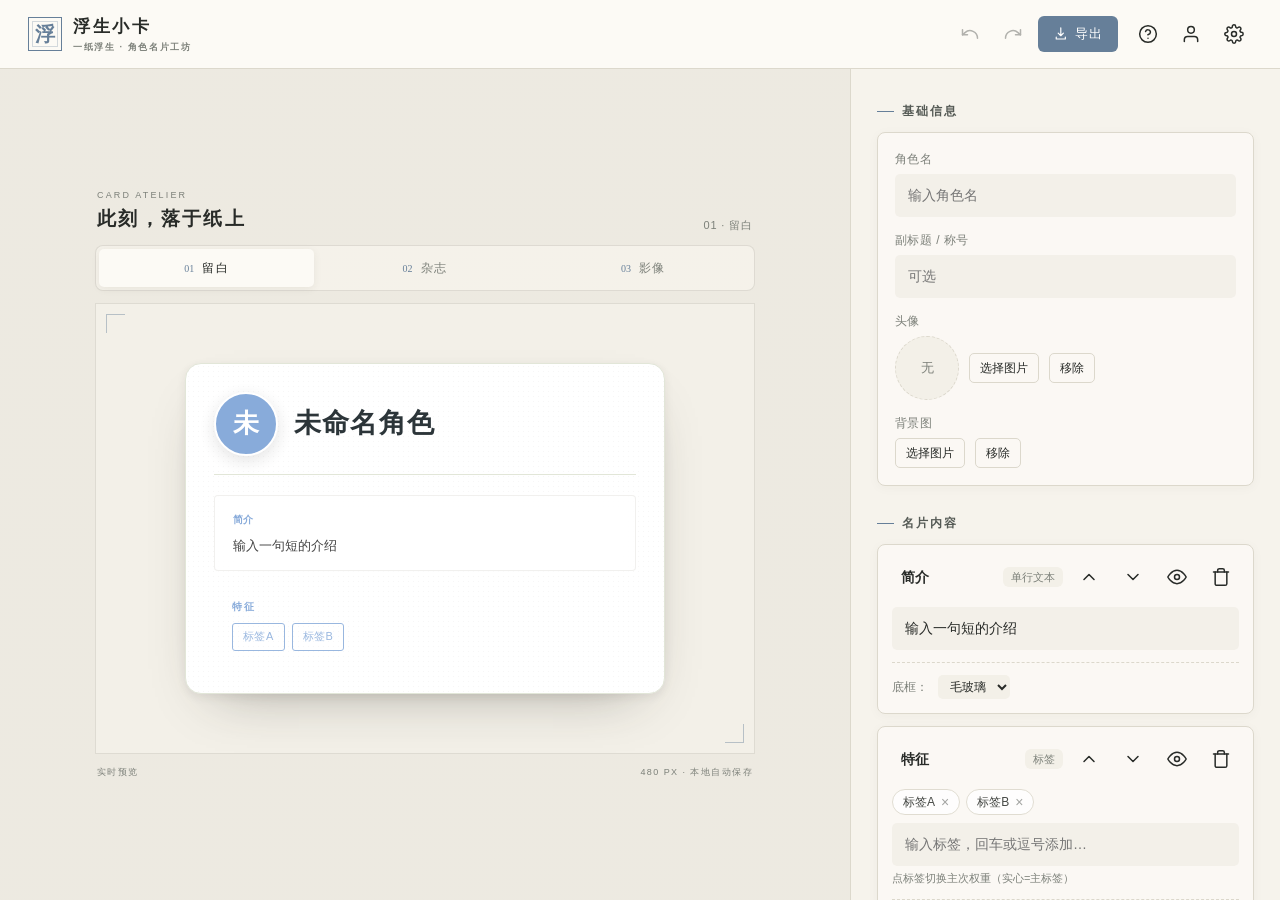
==== commit e6b91671: "Add files via upload" ====
--- a/games/fusheng-card.html
+++ b/games/fusheng-card.html
@@ -1,6 +1,5 @@
-<!DOCTYPE html>
-<html lang="zh-CN">
-<head>
+<!DOCTYPE html>
+<html lang="zh-CN"><head>
 <meta charset="UTF-8">
 <meta name="viewport" content="width=device-width, initial-scale=1, viewport-fit=cover">
 <title>浮生小卡</title>
@@ -54,7 +53,6 @@
 .logo-svg path:nth-child(2) { animation-delay: .2s; }
 @keyframes drawLine { to { stroke-dashoffset: 0; } }
 .intro-text { font-size: 22px; font-weight: 800; color: var(--ui-text); letter-spacing: 2px; opacity: 0; animation: fadeInUp .4s ease .6s forwards; }
-.intro-sub { font-size: 13px; color: var(--ui-muted); margin-top: 8px; letter-spacing: 1px; opacity: 0; animation: fadeInUp .4s ease .8s forwards; }
 @keyframes fadeInUp { from { opacity: 0; transform: translateY(10px); } to { opacity: 1; transform: translateY(0); } }
 
 /* ================= 应用布局 ================= */
@@ -213,6 +211,19 @@
 }
 .theme-chip:hover{border-color:var(--ui-accent); color:var(--ui-accent)}
 .theme-chip.active{background:var(--ui-accent); color:#fff; border-color:var(--ui-accent); box-shadow:0 2px 8px rgba(136,171,218,.3)}
+
+.preset-grid{display:grid;grid-template-columns:repeat(3,1fr);gap:8px;margin-bottom:4px}
+.preset-chip{
+  display:flex;flex-direction:column;align-items:flex-start;gap:2px;
+  border:1px solid var(--ui-border);background:#fff;border-radius:10px;
+  padding:10px 10px 10px 12px;transition:all .18s;cursor:pointer;
+  text-align:left;position:relative;overflow:hidden;
+}
+.preset-chip:hover{border-color:var(--ui-accent);transform:translateY(-1px);box-shadow:0 4px 12px rgba(52,48,40,.07)}
+.preset-chip.active{border-color:var(--ui-accent);background:var(--ui-accent-soft);box-shadow:0 0 0 2px rgba(102,127,153,.18)}
+.preset-chip .p-name{font-size:13px;font-weight:600;color:var(--ui-text);letter-spacing:.02em}
+.preset-chip .p-desc{font-size:11px;color:var(--ui-muted);line-height:1.3}
+.preset-chip .p-swatch{position:absolute;right:8px;top:8px;width:18px;height:18px;border-radius:50%;border:1px solid rgba(0,0,0,.08);box-shadow:0 1px 3px rgba(0,0,0,.08)}
 
 /* ================= 浮生小卡本体 ================= */
 .card{
@@ -256,15 +267,49 @@
 .card.tpl-center .card-block { text-align: center; width: 100%; }
 .card.tpl-center .card-chips { justify-content: center; }
 
-.card-block{font-size:calc(13px * var(--fs, 1));line-height:1.6;word-break:break-word;padding:10px 14px;border-radius:8px;transition:background 0.2s}
-.card-block.bg-glass{ background:rgba(255,255,255,0.75); backdrop-filter:blur(6px); -webkit-backdrop-filter:blur(6px); box-shadow:0 2px 12px rgba(0,0,0,0.04); }
+.card-block{font-size:calc(13px * var(--fs, 1));line-height:1.6;word-break:break-word;padding:14px 18px;border-radius:8px;transition:background 0.2s}
+.card-block.bg-none{ background:transparent; box-shadow:none; border:0; padding:0; }
+.card-block.bg-glass{
+  background:rgba(255,255,255,0.5);
+  border:1px solid rgba(255,255,255,0.5);
+  box-shadow:none;
+  backdrop-filter:blur(10px) saturate(1.1); -webkit-backdrop-filter:blur(10px) saturate(1.1);
+}
+/* 白纸（无背景图）时毛玻璃保留极弱底纹，避免纯白不可见 */
+.card:not(.has-bg) .card-block.bg-glass{
+  background:rgba(255,255,255,0.55);
+  border:1px solid rgba(120,108,88,0.1);
+  box-shadow:none;
+}
 .card-block.bg-solid{ background:var(--cardAccentSoft,#f5f0e6); }
 
-.card-block-label{font-size:calc(10px * var(--fs, 1));letter-spacing:.1em;font-weight:700;color:var(--cardAccent,#88ABDA);margin-bottom:calc(6px * var(--fs, 1));text-transform:uppercase}
+.card-block-label{font-size:calc(10px * var(--fs, 1));letter-spacing:.06em;font-weight:700;color:var(--cardAccent,#88ABDA);margin-bottom:calc(6px * var(--fs, 1))}
+/* 有底框时 label 稍微往下松一点，别贴边 */
+.card-block.bg-glass .card-block-label,
+.card-block.bg-solid .card-block-label{margin-top:calc(2px * var(--fs, 1));letter-spacing:.04em}
 .card-block-value{font-weight:500;white-space:pre-wrap}
 
-.card-chips{display:flex;flex-wrap:wrap;gap:calc(8px * var(--fs, 1))}
-.card-chip{font-size:calc(12px * var(--fs, 1));padding:calc(3px * var(--fs, 1)) calc(12px * var(--fs, 1));border-radius:20px;border:1px solid var(--cardBorder,#e5e5e5);background:var(--cardAccentSoft,#f5f0e6)}
+.card-chips{display:flex;flex-wrap:wrap;gap:calc(7px * var(--fs, 1))}
+.card-chip{
+  font-size:calc(11px * var(--fs, 1));font-weight:500;letter-spacing:.04em;
+  padding:calc(4px * var(--fs, 1)) calc(14px * var(--fs, 1));
+  border-radius:999px;border:1px solid var(--cardAccent,#667F99);
+  background:transparent;color:var(--cardAccent,#667F99);
+  transition:background .2s,color .2s,border-color .2s;
+}
+.card-chip:hover{background:var(--cardAccent,#667F99);color:#fff;border-color:var(--cardAccent,#667F99)}
+/* 标签权重：primary 实心填充 / secondary 空心细线（默认） */
+.card-chip.primary{background:var(--cardAccent,#667F99);color:#fff;border-color:var(--cardAccent,#667F99);font-weight:600}
+.card-chip.primary:hover{filter:brightness(.92)}
+.card-chip.secondary{font-weight:400;opacity:.85}
+/* 有背景图时换成半透明白胶囊 */
+.card.has-bg .card-chip{
+  background:rgba(255,255,255,0.18);border-color:rgba(255,255,255,0.55);
+  color:#fff;backdrop-filter:blur(4px);-webkit-backdrop-filter:blur(4px);
+}
+.card.has-bg .card-chip:hover{background:rgba(255,255,255,0.32)}
+/* 毛玻璃底框内的胶囊改柔一点 */
+.card-block.bg-glass .card-chip{background:rgba(255,255,255,0.55);border-color:rgba(102,127,153,0.35);color:var(--cardAccent,#667F99)}
 
 .card-imgtext{position:relative;border-radius:calc(8px * var(--fs, 1));overflow:hidden;margin-top:4px}
 .card-imgtext img{width:100%;display:block}
@@ -495,15 +540,121 @@
 .card.template-cinema.tpl-center .card-header{padding-left:0;border-left:0;border-top:2px solid var(--cardAccent,#888)}
 .card.template-cinema .card-avatar{width:calc(58px * var(--fs,1));height:calc(58px * var(--fs,1));border-radius:1px;box-shadow:none}
 .card.template-cinema .card-title{font-size:calc(31px * var(--fs,1));letter-spacing:.1em}
-.card.template-cinema .card-block{border-left:1px solid var(--cardBorder,#e5e5e5);border-radius:0;background:rgba(255,255,255,.55);box-shadow:none;backdrop-filter:none;-webkit-backdrop-filter:none}
-.card.template-cinema .card-chip{border-radius:0}
+.card.template-cinema .card-block{border-left:1px solid var(--cardBorder,#e5e5e5);border-radius:0;background:rgba(255,255,255,.55);box-shadow:none}
+.card.template-cinema .card-block.bg-glass{
+  border-left:1px solid rgba(120,108,88,.18);border-radius:0;background:rgba(255,255,255,.55);
+  backdrop-filter:blur(14px) saturate(1.25);-webkit-backdrop-filter:blur(14px) saturate(1.25);
+  box-shadow:none;
+}
+.card.template-cinema .card-chip{border-radius:999px;border:1px solid rgba(255,255,255,.42);background:rgba(255,255,255,.15);color:#fff}
 .card.template-cinema.has-bg .card-inner{min-height:calc(470px * var(--fs,1));background:linear-gradient(180deg,rgba(12,15,14,.08) 0%,rgba(12,15,14,.22) 34%,rgba(12,15,14,.9) 100%)}
 .card.template-cinema.has-bg .card-title,.card.template-cinema.has-bg .card-block-value{color:#FCF9F1}
 .card.template-cinema.has-bg .card-subtitle,.card.template-cinema.has-bg .card-edition{color:rgba(252,249,241,.72)}
 .card.template-cinema.has-bg .card-block{color:#FCF9F1;background:rgba(15,18,17,.34);border-color:rgba(255,255,255,.26)}
+.card.template-cinema.has-bg .card-block.bg-glass{background:rgba(15,18,17,.38);border-color:rgba(255,255,255,.3);backdrop-filter:blur(16px) saturate(1.3);-webkit-backdrop-filter:blur(16px) saturate(1.3);box-shadow:none}
 .card.template-cinema.has-bg .card-block-label{color:#D5E0E8}
 .card.template-cinema.has-bg .card-chip{color:#FCF9F1;border-color:rgba(255,255,255,.4);background:rgba(255,255,255,.08)}
 .card.template-cinema.has-bg .card-avatar{border-color:rgba(255,255,255,.7)}
+
+/* ================= 新增内容类型样式 ================= */
+/* 多段落文本 */
+.card-block.type-textarea .card-block-value{white-space:pre-wrap;line-height:1.75;font-weight:400}
+
+/* 键值对 */
+.card-keyvalue-list{display:flex;flex-direction:column;gap:calc(6px * var(--fs,1))}
+.card-keyvalue-row{
+  display:grid;grid-template-columns:auto 1fr;gap:calc(10px * var(--fs,1));
+  font-size:calc(12.5px * var(--fs,1));line-height:1.5;
+}
+.card-keyvalue-row .kv-k{color:var(--cardMuted,#8A939B);font-weight:500;white-space:nowrap}
+.card-keyvalue-row .kv-k::after{content:"：";color:var(--cardMuted,#8A939B)}
+.card-keyvalue-row .kv-v{font-weight:500;color:var(--cardText,#2C3539)}
+
+/* 数值指标 */
+.card-stat-list{display:grid;grid-template-columns:repeat(auto-fit,minmax(72px,1fr));gap:calc(10px * var(--fs,1))}
+.card-stat-item{text-align:center;padding:calc(8px * var(--fs,1)) calc(4px * var(--fs,1));border-radius:6px;background:rgba(0,0,0,.025)}
+.card-stat-num{font-family:var(--serif-font);font-size:calc(20px * var(--fs,1));font-weight:700;color:var(--cardAccent,#667F99);line-height:1.15}
+.card-stat-label{font-size:calc(9px * var(--fs,1));color:var(--cardMuted,#8A939B);letter-spacing:.12em;margin-top:2px}
+
+/* 技能等级 */
+.card-skill-list{display:flex;flex-direction:column;gap:calc(8px * var(--fs,1))}
+.card-skill-row{display:flex;align-items:center;gap:calc(10px * var(--fs,1))}
+.card-skill-name{font-size:calc(12px * var(--fs,1));color:var(--cardText,#2C3539);font-weight:500;white-space:nowrap;min-width:calc(64px * var(--fs,1))}
+.card-skill-bar{flex:1;height:calc(6px * var(--fs,1));background:rgba(0,0,0,.08);border-radius:99px;overflow:hidden}
+.card-skill-fill{height:100%;border-radius:99px;background:linear-gradient(90deg,var(--cardAccent,#667F99),color-mix(in srgb,var(--cardAccent,#667F99) 70%,#A5B8CD));transition:width .6s cubic-bezier(.2,.8,.2,1)}
+.card-skill-pct{font-size:calc(10px * var(--fs,1));color:var(--cardMuted,#8A939B);font-variant-numeric:tabular-nums;min-width:26px;text-align:right}
+/* 技能五档圆点模式 */
+.card-skill-dots{display:flex;gap:calc(4px * var(--fs,1));flex:1}
+.card-skill-dots .dot{
+  width:calc(8px * var(--fs,1));height:calc(8px * var(--fs,1));border-radius:50%;
+  background:rgba(0,0,0,.1);transition:background .25s;
+}
+.card-skill-dots .dot.filled{background:var(--cardAccent,#667F99)}
+.card.has-bg .card-skill-dots .dot{background:rgba(255,255,255,.22)}
+.card.has-bg .card-skill-dots .dot.filled{background:#fff}
+.card.template-cinema.has-bg .card-skill-dots .dot{background:rgba(255,255,255,.18)}
+.card.template-cinema.has-bg .card-skill-dots .dot.filled{background:#FCF9F1}
+
+/* 编辑器内的标签 chip（可点击切换权重/删除） */
+.card-chip-edit{
+  display:inline-flex;align-items:center;gap:2px;cursor:pointer;
+  font-size:12px;font-weight:500;padding:3px 10px;border-radius:999px;
+  border:1px solid var(--ui-border);background:#fff;color:var(--ui-text);
+  transition:all .15s;user-select:none;
+}
+.card-chip-edit:hover{border-color:var(--ui-accent)}
+.card-chip-edit.primary{background:var(--ui-accent);border-color:var(--ui-accent);color:#fff;font-weight:600}
+.card-chip-edit.secondary{opacity:.85}
+.card-chip-edit .tag-del{
+  border:none;background:none;cursor:pointer;font-size:14px;line-height:1;
+  padding:0;margin:0;color:inherit;
+}
+
+/* 引言 */
+.card-quote{
+  font-family:var(--serif-font);font-style:italic;font-size:calc(13.5px * var(--fs,1));
+  line-height:1.8;color:var(--cardMuted,#7D817A);
+  padding:calc(10px * var(--fs,1)) calc(18px * var(--fs,1));
+  border-left:2px solid var(--cardAccent,#667F99);
+  position:relative;
+}
+.card-quote::before{
+  content:"“";position:absolute;top:calc(-6px * var(--fs,1));left:calc(6px * var(--fs,1));
+  font-family:var(--serif-font);font-size:calc(36px * var(--fs,1));color:var(--cardAccent,#667F99);opacity:.5;line-height:1;
+}
+.card-quote::after{
+  content:"”";position:absolute;bottom:calc(-18px * var(--fs,1));right:calc(6px * var(--fs,1));
+  font-family:var(--serif-font);font-size:calc(36px * var(--fs,1));color:var(--cardAccent,#667F99);opacity:.5;line-height:1;
+}
+
+/* 联系方式 */
+.card-contact-list{display:flex;flex-direction:column;gap:calc(6px * var(--fs,1))}
+.card-contact-row{
+  display:flex;align-items:center;gap:calc(10px * var(--fs,1));
+  font-size:calc(12.5px * var(--fs,1));line-height:1.5;
+}
+.card-contact-row .cc-icon{
+  width:calc(18px * var(--fs,1));height:calc(18px * var(--fs,1));flex:0 0 auto;
+  border-radius:4px;background:rgba(102,127,153,.12);color:var(--cardAccent,#667F99);
+  display:grid;place-items:center;font-size:calc(10px * var(--fs,1));line-height:1;font-weight:700;
+}
+.card-contact-row .cc-label{color:var(--cardMuted,#8A939B);font-size:calc(10px * var(--fs,1));letter-spacing:.08em}
+.card-contact-row .cc-value{font-weight:500;color:var(--cardText,#2C3539)}
+
+/* === cinema has-bg 下新类型的暗色适配 === */
+.card.template-cinema.has-bg .card-keyvalue-row .kv-k{color:rgba(252,249,241,.6)}
+.card.template-cinema.has-bg .card-keyvalue-row .kv-v{color:#FCF9F1}
+.card.template-cinema.has-bg .card-stat-item{background:rgba(255,255,255,.08)}
+.card.template-cinema.has-bg .card-stat-num{color:#D7E3EB}
+.card.template-cinema.has-bg .card-stat-label{color:rgba(252,249,241,.5)}
+.card.template-cinema.has-bg .card-skill-name{color:#FCF9F1}
+.card.template-cinema.has-bg .card-skill-bar{background:rgba(255,255,255,.2)}
+.card.template-cinema.has-bg .card-skill-pct{color:rgba(252,249,241,.6)}
+.card.template-cinema.has-bg .card-quote{color:rgba(252,249,241,.78);border-left-color:rgba(215,227,235,.6)}
+.card.template-cinema.has-bg .card-quote::before,.card.template-cinema.has-bg .card-quote::after{color:rgba(215,227,235,.45)}
+.card.template-cinema.has-bg .card-contact-row .cc-icon{background:rgba(255,255,255,.18);color:#D7E3EB}
+.card.template-cinema.has-bg .card-contact-row .cc-label{color:rgba(252,249,241,.5)}
+.card.template-cinema.has-bg .card-contact-row .cc-value{color:#FCF9F1}
 
 @media (min-width:900px){
   #topbar{height:68px;padding:0 28px}
@@ -558,6 +709,8 @@
   <symbol id="icon-text" viewBox="0 0 24 24"><polyline points="4 7 4 4 20 4 20 7"></polyline><line x1="9" y1="20" x2="15" y2="20"></line><line x1="12" y1="4" x2="12" y2="20"></line></symbol>
   <symbol id="icon-tag" viewBox="0 0 24 24"><path d="M20.59 13.41l-7.17 7.17a2 2 0 0 1-2.83 0L2 12V2h10l8.59 8.59a2 2 0 0 1 0 2.82z"></path><line x1="7" y1="7" x2="7.01" y2="7"></line></symbol>
   <symbol id="icon-image" viewBox="0 0 24 24"><rect x="3" y="3" width="18" height="18" rx="2" ry="2"></rect><circle cx="8.5" cy="8.5" r="1.5"></circle><polyline points="21 15 16 10 5 21"></polyline></symbol>
+  <symbol id="icon-undo" viewBox="0 0 24 24"><path d="M3 7v6h6"></path><path d="M21 17a9 9 0 0 0-15-6.7L3 13"></path></symbol>
+  <symbol id="icon-redo" viewBox="0 0 24 24"><path d="M21 7v6h-6"></path><path d="M3 17a9 9 0 0 1 15-6.7L21 13"></path></symbol>
   <symbol id="icon-up" viewBox="0 0 24 24"><polyline points="18 15 12 9 6 15"></polyline></symbol>
   <symbol id="icon-down" viewBox="0 0 24 24"><polyline points="6 9 12 15 18 9"></polyline></symbol>
   <symbol id="icon-eye" viewBox="0 0 24 24"><path d="M1 12s4-8 11-8 11 8 11 8-4 8-11 8-11-8-11-8z"></path><circle cx="12" cy="12" r="3"></circle></symbol>
@@ -565,19 +718,11 @@
   <symbol id="icon-trash" viewBox="0 0 24 24"><polyline points="3 6 5 6 21 6"></polyline><path d="M19 6v14a2 2 0 0 1-2 2H7a2 2 0 0 1-2-2V6m3 0V4a2 2 0 0 1 2-2h4a2 2 0 0 1 2 2v2"></path></symbol>
   <symbol id="icon-check" viewBox="0 0 24 24"><polyline points="20 6 9 17 4 12"></polyline></symbol>
   <symbol id="icon-chevron-down" viewBox="0 0 24 24"><polyline points="6 9 12 15 18 9"></polyline></symbol>
-  <symbol id="icon-font" viewBox="0 0 24 24"><path d="M4 7V4h16v3M9 20h6M12 4v16"/></symbol>
-  <symbol id="icon-download" viewBox="0 0 24 24"><path d="M12 3v12m0 0 4-4m-4 4-4-4M5 17v3h14v-3"/></symbol>
+  <symbol id="icon-font" viewBox="0 0 24 24"><path d="M4 7V4h16v3M9 20h6M12 4v16"></path></symbol>
+  <symbol id="icon-download" viewBox="0 0 24 24"><path d="M12 3v12m0 0 4-4m-4 4-4-4M5 17v3h14v-3"></path></symbol>
 </svg>
 
-<div id="intro-overlay" onclick="hideIntro()" title="点击跳过">
-  <div class="logo-container">
-    <svg viewBox="0 0 24 24" fill="none" stroke="currentColor" stroke-width="2" stroke-linecap="round" stroke-linejoin="round" class="logo-svg">
-      <path d="M4 6h16v13H4z" />
-      <path d="M8 11h8M8 15h5" />
-    </svg>
-    <div class="intro-text">浮生小卡</div>
-  </div>
-</div>
+
 
 <div id="app">
   <header id="topbar">
@@ -586,28 +731,40 @@
       <span class="brand-copy"><strong>浮生小卡</strong><small>一纸浮生 · 角色名片工坊</small></span>
     </div>
     <div class="top-actions">
-      <button class="btn primary top-export" id="btnTopExport" title="导出高清图片"><svg class="svg-icon"><use href="#icon-download"/></svg><span>导出</span></button>
-      <button class="btn ghost icon" id="btnHelp" title="使用说明" aria-label="使用说明"><svg class="svg-icon"><use href="#icon-help"/></svg></button>
-      <button class="btn ghost icon" id="btnProfile" title="我的署名" aria-label="我的署名"><svg class="svg-icon"><use href="#icon-user"/></svg></button>
-      <button class="btn ghost icon" id="btnSettings" title="设置" aria-label="设置"><svg class="svg-icon"><use href="#icon-settings"/></svg></button>
+      <button class="btn ghost icon" id="btnUndo" title="撤销 (Ctrl+Z)" aria-label="撤销" style="opacity: 1;"><svg class="svg-icon"><use href="#icon-undo"></use></svg></button>
+      <button class="btn ghost icon" id="btnRedo" title="重做 (Ctrl+Y)" aria-label="重做" disabled="" style="opacity: 0.35;"><svg class="svg-icon"><use href="#icon-redo"></use></svg></button>
+      <button class="btn primary top-export" id="btnTopExport" title="导出高清图片"><svg class="svg-icon"><use href="#icon-download"></use></svg><span>导出</span></button>
+      <button class="btn ghost icon" id="btnHelp" title="使用说明" aria-label="使用说明"><svg class="svg-icon"><use href="#icon-help"></use></svg></button>
+      <button class="btn ghost icon" id="btnProfile" title="我的署名" aria-label="我的署名"><svg class="svg-icon"><use href="#icon-user"></use></svg></button>
+      <button class="btn ghost icon" id="btnSettings" title="设置" aria-label="设置"><svg class="svg-icon"><use href="#icon-settings"></use></svg></button>
     </div>
   </header>
 
   <main id="main">
     <!-- 预览区 -->
-    <section id="previewPane">
+    <section id="previewPane" style="flex: 0 0 206.823px;">
       <div class="preview-shell">
         <div class="preview-head">
           <div class="preview-heading"><span class="preview-kicker">CARD ATELIER</span><span class="preview-title">此刻，落于纸上</span></div>
-          <span class="preview-status" id="templateStatus">01 · 留白</span>
+          <span class="preview-status" id="templateStatus">03 · 影像</span>
         </div>
         <div class="template-switch" role="group" aria-label="卡片模板">
-          <button class="template-option active" data-template="blank" aria-pressed="true"><span class="template-no">01</span><span>留白</span></button>
+          <button class="template-option" data-template="blank" aria-pressed="false"><span class="template-no">01</span><span>留白</span></button>
           <button class="template-option" data-template="magazine" aria-pressed="false"><span class="template-no">02</span><span>杂志</span></button>
-          <button class="template-option" data-template="cinema" aria-pressed="false"><span class="template-no">03</span><span>影像</span></button>
+          <button class="template-option active" data-template="cinema" aria-pressed="true"><span class="template-no">03</span><span>影像</span></button>
         </div>
         <div class="preview-canvas">
-          <div class="paper-stage"><div class="card template-blank tpl-left" id="cardEl"></div></div>
+          <div class="paper-stage"><div class="card template-cinema tpl-center" id="cardEl" style="--cardBg: #1c1c1c; --cardNameColor: #e8e6e3; --cardText: #c8c6c3; --cardMuted: #8f8b85; --cardAvatarBorder: #444444; --cardAccent: #7aa2f7; --cardAccentSoft: #232f45; --cardBorder: #333333; --radius: 8; --fs: 1; --cardFont: -apple-system, BlinkMacSystemFont, &quot;PingFang SC&quot;, sans-serif; --cardTitleFont: var(--serif-font);"><div class="card-inner">
+      <div class="card-edition" aria-hidden="true"><span>浮生留影</span><span>FRAME 01</span></div>
+      <div class="card-header">
+        <div class="card-avatar" style="background:#7aa2f7">未</div>
+        <div class="card-titles">
+          <div class="card-title">未命名角色</div>
+          
+        </div>
+      </div>
+      <div class="card-body"><div class="card-block bg-glass type-text"><div class="card-block-label">简介</div><div class="card-block-value">输入一句短的介绍</div></div><div class="card-block type-tags"><div class="card-block-label">特征</div><div class="card-chips"><span class="card-chip secondary">标签A</span><span class="card-chip secondary">标签B</span></div></div></div>
+    </div></div></div>
         </div>
         <div class="preview-foot"><span>实时预览</span><span>480 PX · 本地自动保存</span></div>
       </div>
@@ -654,40 +811,166 @@
       </div>
 
       <div class="section-title">名片内容</div>
-      <div id="blocksList"></div>
+      <div id="blocksList">
+    <div class="block">
+      <div class="block-head">
+        <div class="grow"><input class="block-label-input" data-act="label" data-i="0" value="简介" placeholder="内容名"></div>
+        <span class="tag">单行文本</span>
+        <button class="btn ghost icon" data-act="up" data-i="0" disabled=""><svg class="svg-icon"><use href="#icon-up"></use></svg></button>
+        <button class="btn ghost icon" data-act="down" data-i="0"><svg class="svg-icon"><use href="#icon-down"></use></svg></button>
+        <button class="btn ghost icon" data-act="toggle" data-i="0"><svg class="svg-icon"><use href="#icon-eye"></use></svg></button>
+        <button class="btn ghost icon" data-act="del" data-i="0"><svg class="svg-icon"><use href="#icon-trash"></use></svg></button>
+      </div>
+      <input class="input" data-act="val" data-i="0" value="输入一句短的介绍" placeholder="输入内容">
+    <div class="row" style="margin-top:12px; padding-top:12px; border-top:1px dashed var(--ui-border);">
+      <span style="font-size:12px;color:var(--ui-muted)">底框：</span>
+      <select class="input" style="padding:4px 8px; font-size:12px; width:auto; background:var(--ui-bg); border:none;" data-act="block-bg" data-i="0">
+        <option value="none">无</option>
+        <option value="glass" selected="">毛玻璃</option>
+        <option value="solid">纯色框</option>
+      </select>
+      
+    </div>
+  
+    </div>
+  
+    <div class="block">
+      <div class="block-head">
+        <div class="grow"><input class="block-label-input" data-act="label" data-i="1" value="特征" placeholder="内容名"></div>
+        <span class="tag">标签</span>
+        <button class="btn ghost icon" data-act="up" data-i="1"><svg class="svg-icon"><use href="#icon-up"></use></svg></button>
+        <button class="btn ghost icon" data-act="down" data-i="1" disabled=""><svg class="svg-icon"><use href="#icon-down"></use></svg></button>
+        <button class="btn ghost icon" data-act="toggle" data-i="1"><svg class="svg-icon"><use href="#icon-eye"></use></svg></button>
+        <button class="btn ghost icon" data-act="del" data-i="1"><svg class="svg-icon"><use href="#icon-trash"></use></svg></button>
+      </div>
+      
+      <div class="tag-editor" style="display:flex;flex-wrap:wrap;gap:6px;margin-bottom:8px;">
+        <span class="card-chip-edit tag-chip secondary" data-act="tag-weight" data-i="1" data-t="0">
+          标签A
+          <button class="tag-del" data-act="tag-del" data-i="1" data-t="0" style="margin-left:4px;color:currentColor;opacity:.5;">×</button>
+        </span><span class="card-chip-edit tag-chip secondary" data-act="tag-weight" data-i="1" data-t="1">
+          标签B
+          <button class="tag-del" data-act="tag-del" data-i="1" data-t="1" style="margin-left:4px;color:currentColor;opacity:.5;">×</button>
+        </span>
+      </div>
+      <input class="input" data-act="tag-add" data-i="1" placeholder="输入标签，回车或逗号添加…">
+      <div style="font-size:11px;color:var(--ui-muted);margin-top:4px;">点标签切换主次权重（实心=主标签）</div>
+      
+    <div class="row" style="margin-top:12px; padding-top:12px; border-top:1px dashed var(--ui-border);">
+      <span style="font-size:12px;color:var(--ui-muted)">底框：</span>
+      <select class="input" style="padding:4px 8px; font-size:12px; width:auto; background:var(--ui-bg); border:none;" data-act="block-bg" data-i="1">
+        <option value="none" selected="">无</option>
+        <option value="glass">毛玻璃</option>
+        <option value="solid">纯色框</option>
+      </select>
+      
+    </div>
+  
+    
+    </div>
+  </div>
       <button class="btn primary" id="btnAddBlock" style="width:100%; padding:12px; margin-top:8px;">
-        <svg class="svg-icon"><use href="#icon-text"/></svg> 添加内容
+        <svg class="svg-icon"><use href="#icon-text"></use></svg> 添加内容
       </button>
 
       <div class="section-title">外观与排版</div>
       <div class="card-ui">
-        <details id="appearancePanel" open>
+        <details id="appearancePanel" open="">
           <summary style="cursor:pointer; font-weight:600; font-size:14px; padding-bottom:12px; margin-bottom:12px; border-bottom:1px dashed var(--ui-border);">颜色、字号与字体</summary>
           
-          <div class="theme-row" id="themeRow"></div>
+          <div class="section-title" style="margin:8px 0 10px; font-size:12px;">风格预设 · 一键换装</div>
+          <div class="preset-grid" id="presetGrid"><button class="preset-chip" data-act="preset-apply" data-preset="ink">
+      <span class="p-swatch" style="background:#8a5a2b"></span>
+      <span class="p-name">墨香古典</span>
+      <span class="p-desc">宣纸感 + 宋体 + 杂志</span>
+    </button><button class="preset-chip" data-act="preset-apply" data-preset="minimal">
+      <span class="p-swatch" style="background:#88ABDA"></span>
+      <span class="p-name">极简现代</span>
+      <span class="p-desc">窃蓝 + 黑体 + 留白居中</span>
+    </button><button class="preset-chip" data-act="preset-apply" data-preset="wabi">
+      <span class="p-swatch" style="background:#A8C1E0"></span>
+      <span class="p-name">日式侘寂</span>
+      <span class="p-desc">蛤粉 + 宋体 + 柔圆角</span>
+    </button><button class="preset-chip" data-act="preset-apply" data-preset="cyber">
+      <span class="p-swatch" style="background:#7aa2f7"></span>
+      <span class="p-name">赛博暗调</span>
+      <span class="p-desc">暗黑 + 黑体 + 影像</span>
+    </button><button class="preset-chip" data-act="preset-apply" data-preset="editorial">
+      <span class="p-swatch" style="background:#88ABDA"></span>
+      <span class="p-name">杂志编辑</span>
+      <span class="p-desc">窃蓝 + 宋体 + 直角</span>
+    </button><button class="preset-chip" data-act="preset-apply" data-preset="sweet">
+      <span class="p-swatch" style="background:#ff6fa5"></span>
+      <span class="p-name">二次元甜</span>
+      <span class="p-desc">樱粉 + 黑体 + 大圆角</span>
+    </button></div>
+
+          <div class="field" style="margin-top:18px;"></div>
+          <div class="section-title" style="margin:16px 0 10px; font-size:12px;">主题配色</div>
+          <div class="theme-row" id="themeRow"><button class="theme-chip" data-theme="qielan">窃蓝</button><button class="theme-chip" data-theme="hafen">蛤粉</button><button class="theme-chip" data-theme="parchment">羊皮纸</button><button class="theme-chip active" data-theme="dark">暗黑</button><button class="theme-chip" data-theme="sakura">二次元</button></div>
           
           <div class="field" style="margin-bottom:16px;">
             <label>字体风格</label>
             <div class="custom-select-btn" id="btnFontSelect">
               <div style="display:flex; align-items:center; gap:8px;">
-                <svg class="svg-icon" style="color:var(--ui-accent);"><use href="#icon-font"/></svg>
-                <span id="fontModeText">默认黑体</span>
+                <svg class="svg-icon" style="color:var(--ui-accent);"><use href="#icon-font"></use></svg>
+                <span id="fontModeText">现代黑体 (干净百搭)</span>
               </div>
-              <svg class="svg-icon"><use href="#icon-chevron-down"/></svg>
+              <svg class="svg-icon"><use href="#icon-chevron-down"></use></svg>
             </div>
           </div>
 
-          <div class="color-grid" id="colorGrid"></div>
+          <div class="color-grid" id="colorGrid">
+    <div class="color-item">
+      <button class="color-trigger" style="background:#1c1c1c" data-act="pick-style-color" data-key="cardBg"></button>
+      <span>卡片背景</span>
+    </div>
+  
+    <div class="color-item">
+      <button class="color-trigger" style="background:#e8e6e3" data-act="pick-style-color" data-key="nameColor"></button>
+      <span>角色名字</span>
+    </div>
+  
+    <div class="color-item">
+      <button class="color-trigger" style="background:#c8c6c3" data-act="pick-style-color" data-key="text"></button>
+      <span>正文颜色</span>
+    </div>
+  
+    <div class="color-item">
+      <button class="color-trigger" style="background:#8f8b85" data-act="pick-style-color" data-key="muted"></button>
+      <span>次要文字</span>
+    </div>
+  
+    <div class="color-item">
+      <button class="color-trigger" style="background:#444444" data-act="pick-style-color" data-key="avatarBorder"></button>
+      <span>头像边框</span>
+    </div>
+  
+    <div class="color-item">
+      <button class="color-trigger" style="background:#7aa2f7" data-act="pick-style-color" data-key="accent"></button>
+      <span>强调色</span>
+    </div>
+  
+    <div class="color-item">
+      <button class="color-trigger" style="background:#232f45" data-act="pick-style-color" data-key="accentSoft"></button>
+      <span>标签底色</span>
+    </div>
+  
+    <div class="color-item">
+      <button class="color-trigger" style="background:#333333" data-act="pick-style-color" data-key="border"></button>
+      <span>边框线</span>
+    </div>
+  </div>
           
           <div style="height:16px"></div>
           <div class="range-item"><span>全局字号</span><input type="range" id="fontScale" min="80" max="140" value="100"><span class="val" id="fontScaleVal">100%</span></div>
-          <div class="range-item"><span>卡片圆角</span><input type="range" id="radius" min="0" max="32" value="16"><span class="val" id="radiusVal">16</span></div>
+          <div class="range-item"><span>卡片圆角</span><input type="range" id="radius" min="0" max="32" value="16"><span class="val" id="radiusVal">8</span></div>
           
           <div class="field" style="margin-top:16px">
             <label>排版结构</label>
             <div class="custom-select-btn" id="btnLayoutSelect">
-              <span id="layoutModeText">左头像 (经典名片)</span>
-              <svg class="svg-icon"><use href="#icon-chevron-down"/></svg>
+              <span id="layoutModeText">居中排版 (档案证件)</span>
+              <svg class="svg-icon"><use href="#icon-chevron-down"></use></svg>
             </div>
           </div>
         </details>
@@ -728,7 +1011,7 @@
   <div class="modal-panel">
     <div class="modal-head">
       <div class="modal-title">使用说明</div>
-      <button class="btn ghost icon" data-close="helpModal"><svg class="svg-icon"><use href="#icon-close"/></svg></button>
+      <button class="btn ghost icon" data-close="helpModal"><svg class="svg-icon"><use href="#icon-close"></use></svg></button>
     </div>
     <ul class="help-list">
       <li><strong>填写基础信息：</strong>输入角色名，上传头像和背景图。背景图可随意调节裁剪位置和模糊度。</li>
@@ -745,7 +1028,7 @@
   <div class="modal-panel">
     <div class="modal-head">
       <div class="modal-title">我的署名</div>
-      <button class="btn ghost icon" data-close="profileModal"><svg class="svg-icon"><use href="#icon-close"/></svg></button>
+      <button class="btn ghost icon" data-close="profileModal"><svg class="svg-icon"><use href="#icon-close"></use></svg></button>
     </div>
     <div class="field">
       <label>昵称 / ID</label>
@@ -777,13 +1060,13 @@
   <div class="modal-panel">
     <div class="modal-head">
       <div class="modal-title">设置</div>
-      <button class="btn ghost icon" data-close="settingsModal"><svg class="svg-icon"><use href="#icon-close"/></svg></button>
+      <button class="btn ghost icon" data-close="settingsModal"><svg class="svg-icon"><use href="#icon-close"></use></svg></button>
     </div>
     <div class="field">
       <label>导出图片倍率 (越大越清晰，但耗时更长)</label>
       <select class="input" id="setExportScale" style="appearance:none; padding:12px; background:var(--ui-bg); border:none; font-weight:500;">
         <option value="2">2x（标准清晰度）</option>
-        <option value="3" selected>3x（超清，推荐）</option>
+        <option value="3" selected="">3x（超清，推荐）</option>
       </select>
     </div>
     <div class="stat-line" style="margin-top:20px;"><span>本地存储占用</span><span id="storageUsage">—</span></div>
@@ -791,7 +1074,7 @@
     <button class="btn danger" id="btnClearAll" style="width:100%; padding:12px; margin-top:24px;">清空当前名片数据</button>
     
     <div style="text-align:center; margin-top:24px; font-size:12px; color:var(--ui-muted);">
-      版本 v2.5<br>作者：不同意🍎
+      版本 v2.5
     </div>
   </div>
 </div>
@@ -801,24 +1084,60 @@
 <!-- 添加内容抽屉 -->
 <div class="drawer" id="addBlockDrawer">
   <div class="drawer-panel">
-    <div class="modal-title" style="margin-bottom:20px;">添加内容</div>
-    <div class="option-list">
+    <div class="modal-title" style="margin-bottom:20px;">添加内容模块</div>
+    <div class="option-list" style="grid-template-columns:1fr 1fr;gap:8px;">
       <div class="option-item" data-type="text">
-        <div style="display:flex; align-items:center; gap:12px;">
-          <div style="width:36px;height:36px;background:var(--ui-accent-soft);border-radius:8px;display:flex;align-items:center;justify-content:center;color:var(--ui-accent);"><svg class="svg-icon"><use href="#icon-text"/></svg></div>
-          单行文本
+        <div style="display:flex; align-items:center; gap:10px;">
+          <div style="width:32px;height:32px;background:var(--ui-accent-soft);border-radius:7px;display:flex;align-items:center;justify-content:center;color:var(--ui-accent);flex-shrink:0;"><svg class="svg-icon"><use href="#icon-text"></use></svg></div>
+          <div><div style="font-weight:600;font-size:13px;">单行文本</div><div style="font-size:11px;color:var(--ui-muted);margin-top:1px;">短语、一句话</div></div>
         </div>
       </div>
+      <div class="option-item" data-type="textarea">
+        <div style="display:flex; align-items:center; gap:10px;">
+          <div style="width:32px;height:32px;background:var(--ui-accent-soft);border-radius:7px;display:flex;align-items:center;justify-content:center;color:var(--ui-accent);flex-shrink:0;"><svg class="svg-icon"><use href="#icon-text"></use></svg></div>
+          <div><div style="font-weight:600;font-size:13px;">多段落</div><div style="font-size:11px;color:var(--ui-muted);margin-top:1px;">长描述、正文</div></div>
+        </div>
+      </div>
       <div class="option-item" data-type="tags">
-        <div style="display:flex; align-items:center; gap:12px;">
-          <div style="width:36px;height:36px;background:var(--ui-accent-soft);border-radius:8px;display:flex;align-items:center;justify-content:center;color:var(--ui-accent);"><svg class="svg-icon"><use href="#icon-tag"/></svg></div>
-          标签
+        <div style="display:flex; align-items:center; gap:10px;">
+          <div style="width:32px;height:32px;background:var(--ui-accent-soft);border-radius:7px;display:flex;align-items:center;justify-content:center;color:var(--ui-accent);flex-shrink:0;"><svg class="svg-icon"><use href="#icon-tag"></use></svg></div>
+          <div><div style="font-weight:600;font-size:13px;">标签</div><div style="font-size:11px;color:var(--ui-muted);margin-top:1px;">胶囊标签组</div></div>
         </div>
       </div>
-      <div class="option-item" data-type="imageText">
-        <div style="display:flex; align-items:center; gap:12px;">
-          <div style="width:36px;height:36px;background:var(--ui-accent-soft);border-radius:8px;display:flex;align-items:center;justify-content:center;color:var(--ui-accent);"><svg class="svg-icon"><use href="#icon-image"/></svg></div>
-          图片+文字
+      <div class="option-item" data-type="keyvalues">
+        <div style="display:flex; align-items:center; gap:10px;">
+          <div style="width:32px;height:32px;background:var(--ui-accent-soft);border-radius:7px;display:flex;align-items:center;justify-content:center;color:var(--ui-accent);flex-shrink:0;font-family:Georgia,serif;font-weight:700;font-size:14px;">❞</div>
+          <div><div style="font-weight:600;font-size:13px;">键值对</div><div style="font-size:11px;color:var(--ui-muted);margin-top:1px;">阵营 / 职业 / 年龄</div></div>
+        </div>
+      </div>
+      <div class="option-item" data-type="stats">
+        <div style="display:flex; align-items:center; gap:10px;">
+          <div style="width:32px;height:32px;background:var(--ui-accent-soft);border-radius:7px;display:flex;align-items:center;justify-content:center;color:var(--ui-accent);flex-shrink:0;font-family:var(--serif-font);font-weight:700;font-size:14px;">123</div>
+          <div><div style="font-weight:600;font-size:13px;">数值指标</div><div style="font-size:11px;color:var(--ui-muted);margin-top:1px;">身高 / 体重 / 等级</div></div>
+        </div>
+      </div>
+      <div class="option-item" data-type="skills">
+        <div style="display:flex; align-items:center; gap:10px;">
+          <div style="width:32px;height:32px;background:var(--ui-accent-soft);border-radius:7px;display:flex;align-items:center;justify-content:center;color:var(--ui-accent);flex-shrink:0;font-size:12px;letter-spacing:.04em;">▮▮▮</div>
+          <div><div style="font-weight:600;font-size:13px;">技能等级</div><div style="font-size:11px;color:var(--ui-muted);margin-top:1px;">带进度条</div></div>
+        </div>
+      </div>
+      <div class="option-item" data-type="quote">
+        <div style="display:flex; align-items:center; gap:10px;">
+          <div style="width:32px;height:32px;background:var(--ui-accent-soft);border-radius:7px;display:flex;align-items:center;justify-content:center;color:var(--ui-accent);flex-shrink:0;font-family:var(--serif-font);font-style:italic;font-size:18px;">"</div>
+          <div><div style="font-weight:600;font-size:13px;">引言</div><div style="font-size:11px;color:var(--ui-muted);margin-top:1px;">经典语录 / 口头禅</div></div>
+        </div>
+      </div>
+      <div class="option-item" data-type="contact">
+        <div style="display:flex; align-items:center; gap:10px;">
+          <div style="width:32px;height:32px;background:var(--ui-accent-soft);border-radius:7px;display:flex;align-items:center;justify-content:center;color:var(--ui-accent);flex-shrink:0;font-size:14px;">✉</div>
+          <div><div style="font-weight:600;font-size:13px;">联系方式</div><div style="font-size:11px;color:var(--ui-muted);margin-top:1px;">邮箱 / 电话 / 社交</div></div>
+        </div>
+      </div>
+      <div class="option-item" data-type="imageText" style="grid-column:1 / -1;">
+        <div style="display:flex; align-items:center; gap:10px;">
+          <div style="width:32px;height:32px;background:var(--ui-accent-soft);border-radius:7px;display:flex;align-items:center;justify-content:center;color:var(--ui-accent);flex-shrink:0;"><svg class="svg-icon"><use href="#icon-image"></use></svg></div>
+          <div><div style="font-weight:600;font-size:13px;">图片 + 文字层</div><div style="font-size:11px;color:var(--ui-muted);margin-top:1px;">上传图片并在上面叠字（支持多处）</div></div>
         </div>
       </div>
     </div>
@@ -832,15 +1151,15 @@
     <div class="option-list">
       <div class="option-item" data-val="left">
         <span>左头像 (经典名片)</span>
-        <svg class="svg-icon check"><use href="#icon-check"/></svg>
-      </div>
-      <div class="option-item" data-val="center">
+        <svg class="svg-icon check"><use href="#icon-check"></use></svg>
+      </div>
+      <div class="option-item active" data-val="center">
         <span>居中排版 (档案证件)</span>
-        <svg class="svg-icon check"><use href="#icon-check"/></svg>
+        <svg class="svg-icon check"><use href="#icon-check"></use></svg>
       </div>
       <div class="option-item" data-val="right">
         <span>右头像 (反向名片)</span>
-        <svg class="svg-icon check"><use href="#icon-check"/></svg>
+        <svg class="svg-icon check"><use href="#icon-check"></use></svg>
       </div>
     </div>
   </div>
@@ -851,8 +1170,26 @@
   <div class="drawer-panel">
     <div class="modal-title" style="margin-bottom:20px;">选择字体</div>
     <div class="option-list" id="fontOptionsList">
-      <!-- 动态插入 -->
-    </div>
+    <div class="option-item active" data-val="sans">
+      <span style="font-family: sans-serif;">现代黑体</span>
+      <svg class="svg-icon check"><use href="#icon-check"></use></svg>
+    </div>
+  
+    <div class="option-item" data-val="serif">
+      <span style="font-family: serif;">经典宋体</span>
+      <svg class="svg-icon check"><use href="#icon-check"></use></svg>
+    </div>
+  
+    <div class="option-item" data-val="georgia">
+      <span style="font-family: Georgia, serif;">英式优雅</span>
+      <svg class="svg-icon check"><use href="#icon-check"></use></svg>
+    </div>
+  
+    <div class="option-item" data-val="kaiti">
+      <span style="font-family: " kaiti="" sc",="" "kaiti",="" serif;"="">手写楷体</span>
+      <svg class="svg-icon check"><use href="#icon-check"></use></svg>
+    </div>
+  </div>
     
     <div style="margin-top: 20px; border-top: 1px dashed var(--ui-border); padding-top: 20px;">
       <button class="btn primary" id="btnImportFont" style="width: 100%; padding: 12px; background: var(--ui-accent-soft); color: var(--ui-accent); box-shadow: none;">
@@ -868,7 +1205,7 @@
   <div class="drawer-panel">
     <div class="modal-title" style="margin-bottom:20px;">选择颜色</div>
     
-    <div class="cs-presets" id="colorPresets"></div>
+    <div class="cs-presets" id="colorPresets"><div class="cs-preset-color" style="background:#000000" data-c="#000000"></div><div class="cs-preset-color" style="background:#434343" data-c="#434343"></div><div class="cs-preset-color" style="background:#8A939B" data-c="#8A939B"></div><div class="cs-preset-color" style="background:#B7B7B7" data-c="#B7B7B7"></div><div class="cs-preset-color" style="background:#E2E6D8" data-c="#E2E6D8"></div><div class="cs-preset-color" style="background:#FFFFFF" data-c="#FFFFFF"></div><div class="cs-preset-color" style="background:#980000" data-c="#980000"></div><div class="cs-preset-color" style="background:#D96C6C" data-c="#D96C6C"></div><div class="cs-preset-color" style="background:#FF9900" data-c="#FF9900"></div><div class="cs-preset-color" style="background:#FFFF00" data-c="#FFFF00"></div><div class="cs-preset-color" style="background:#00FF00" data-c="#00FF00"></div><div class="cs-preset-color" style="background:#00FFFF" data-c="#00FFFF"></div><div class="cs-preset-color" style="background:#88ABDA" data-c="#88ABDA"></div><div class="cs-preset-color" style="background:#4A86E8" data-c="#4A86E8"></div><div class="cs-preset-color" style="background:#0000FF" data-c="#0000FF"></div><div class="cs-preset-color" style="background:#E6B8AF" data-c="#E6B8AF"></div><div class="cs-preset-color" style="background:#F4CCCC" data-c="#F4CCCC"></div><div class="cs-preset-color" style="background:#FCE5CD" data-c="#FCE5CD"></div><div class="cs-preset-color" style="background:#FFF2CC" data-c="#FFF2CC"></div><div class="cs-preset-color" style="background:#D9EAD3" data-c="#D9EAD3"></div><div class="cs-preset-color" style="background:#D0E0E3" data-c="#D0E0E3"></div><div class="cs-preset-color" style="background:#C9DAF8" data-c="#C9DAF8"></div><div class="cs-preset-color" style="background:#CFE2F3" data-c="#CFE2F3"></div><div class="cs-preset-color" style="background:#DD7E6B" data-c="#DD7E6B"></div><div class="cs-preset-color" style="background:#EA9999" data-c="#EA9999"></div><div class="cs-preset-color" style="background:#F9CB9C" data-c="#F9CB9C"></div><div class="cs-preset-color" style="background:#FFE599" data-c="#FFE599"></div><div class="cs-preset-color" style="background:#B6D7A8" data-c="#B6D7A8"></div><div class="cs-preset-color" style="background:#A2C4C9" data-c="#A2C4C9"></div><div class="cs-preset-color" style="background:#A4C2F4" data-c="#A4C2F4"></div><div class="cs-preset-color" style="background:#9FC5E8" data-c="#9FC5E8"></div><div class="cs-preset-color" style="background:#A64D79" data-c="#A64D79"></div><div class="cs-preset-color" style="background:#D48BC1" data-c="#D48BC1"></div><div class="cs-preset-color" style="background:#F0A3D8" data-c="#F0A3D8"></div><div class="cs-preset-color" style="background:#F4B0E0" data-c="#F4B0E0"></div><div class="cs-preset-color" style="background:#C27BA0" data-c="#C27BA0"></div><div class="cs-preset-color" style="background:#B4A7D6" data-c="#B4A7D6"></div><div class="cs-preset-color" style="background:#8E7CC3" data-c="#8E7CC3"></div><div class="cs-preset-color" style="background:#674EA7" data-c="#674EA7"></div></div>
     
     <div class="cs-hex-wrap">
       <span>#</span>
@@ -877,7 +1214,7 @@
   </div>
 </div>
 
-<div class="toast" id="toast"></div>
+<div class="toast" id="toast">已应用「赛博暗调」</div>
 
 <script>
 (function(){
@@ -912,6 +1249,32 @@
 const TEMPLATE_NAMES = { blank: '01 · 留白', magazine: '02 · 杂志', cinema: '03 · 影像' };
 const FONT_NAMES = { 'sans':'现代黑体 (干净百搭)', 'serif':'经典宋体 (复古文艺)', 'georgia':'英式优雅 (英文最佳)', 'kaiti':'手写楷体 (古风随性)' };
 
+/* ================= 风格预设（一键整套视觉参数） ================= */
+const STYLE_PRESETS = [
+  { key:'ink',       name:'墨香古典', desc:'宣纸感 + 宋体 + 杂志', themeKey:'parchment', fontFamily:'serif',  template:'magazine', layoutMode:'left',   fs:1.0,  radius:12 },
+  { key:'minimal',   name:'极简现代', desc:'窃蓝 + 黑体 + 留白居中', themeKey:'qielan',    fontFamily:'sans',   template:'blank',    layoutMode:'center', fs:1.05, radius:20 },
+  { key:'wabi',      name:'日式侘寂', desc:'蛤粉 + 宋体 + 柔圆角',   themeKey:'hafen',     fontFamily:'serif',  template:'blank',    layoutMode:'left',   fs:0.95, radius:24 },
+  { key:'cyber',     name:'赛博暗调', desc:'暗黑 + 黑体 + 影像',     themeKey:'dark',      fontFamily:'sans',   template:'cinema',   layoutMode:'center', fs:1.0,  radius:8 },
+  { key:'editorial', name:'杂志编辑', desc:'窃蓝 + 宋体 + 直角',     themeKey:'qielan',    fontFamily:'serif',  template:'magazine', layoutMode:'right',  fs:1.0,  radius:0 },
+  { key:'sweet',     name:'二次元甜', desc:'樱粉 + 黑体 + 大圆角',   themeKey:'sakura',    fontFamily:'sans',   template:'blank',    layoutMode:'left',   fs:1.1,  radius:28 }
+];
+
+function applyStylePreset(key){
+  const p = STYLE_PRESETS.find(x => x.key === key);
+  if (!p) return;
+  const theme = THEMES[p.themeKey] || THEMES['qielan'];
+  const base = Object.assign({}, defaultStyle(), theme.style, {
+    themeKey: p.themeKey, fontFamily: p.fontFamily, template: p.template, layoutMode: p.layoutMode,
+    fs: p.fs, radius: p.radius,
+    backgroundId: null, bgOpacity: 1, bgBlur: 0, bgPosX: 50, bgPosY: 50
+  });
+  state.card.style = base;
+  pushHistoryImmediate();   // 立即推，防止被防抖
+  saveNow();
+  renderAll();
+  toast(`已应用「${p.name}」`);
+}
+
 function defaultStyle(){
   const t = THEMES['qielan'];
   return Object.assign({}, t.style, {
@@ -935,7 +1298,82 @@
 state.card.blocks = defaultBlocks();
 
 const imageCache = Object.create(null);
-const fontCache = Object.create(null); 
+const fontCache = Object.create(null);
+
+/* ================= 操作历史 · 撤销/重做 ================= */
+const MAX_HISTORY = 80;
+let history = [];     // 快照栈
+let historyIdx = -1;  // 当前指针（-1 表示空）
+let historyTimer = null;
+
+function deepCloneState(s){
+  // 只克隆需要恢复的部分，排除索引缓存类字段
+  return JSON.parse(JSON.stringify({ card: s.card, profile: s.profile, settings: s.settings, customFonts: s.customFonts }));
+}
+
+function pushHistoryImmediate(){
+  // 清掉 redo 分支
+  if (historyIdx < history.length - 1){ history = history.slice(0, historyIdx + 1); }
+  history.push(deepCloneState(state));
+  if (history.length > MAX_HISTORY){ history.shift(); }
+  historyIdx = history.length - 1;
+  updateHistoryButtons();
+}
+
+function pushHistory(){
+  // 防抖 150ms：连续输入只在停顿后存一次
+  clearTimeout(historyTimer);
+  historyTimer = setTimeout(pushHistoryImmediate, 150);
+}
+
+function restoreFromHistory(snap){
+  state.card = snap.card;
+  state.profile = snap.profile;
+  state.settings = snap.settings;
+  state.customFonts = snap.customFonts || [];
+  // 确保 style 不缺字段
+  if (state.card.style){
+    const ds = defaultStyle();
+    state.card.style = Object.assign({}, ds, state.card.style);
+  }
+  // blocks 内 pair 兼容
+  (state.card.blocks || []).forEach(b => {
+    if ((b.type==='keyvalues'||b.type==='stats'||b.type==='skills'||b.type==='contact') && !b.pairs){ b.pairs = []; }
+    if (b.type==='imageText' && !b.layers){ b.layers = []; }
+  });
+  saveNow();
+  renderAll();
+}
+
+function undo(){
+  if (historyIdx <= 0){ toast('没有可撤销的操作'); return; }
+  clearTimeout(historyTimer);
+  historyIdx--;
+  restoreFromHistory(history[historyIdx]);
+  toast('已撤销');
+}
+
+function redo(){
+  if (historyIdx >= history.length - 1){ toast('没有可重做的操作'); return; }
+  clearTimeout(historyTimer);
+  historyIdx++;
+  restoreFromHistory(history[historyIdx]);
+  toast('已重做');
+}
+
+function updateHistoryButtons(){
+  const u = document.getElementById('btnUndo');
+  const r = document.getElementById('btnRedo');
+  if (u){ u.disabled = historyIdx <= 0; u.style.opacity = historyIdx <= 0 ? '.35' : '1'; }
+  if (r){ r.disabled = historyIdx >= history.length - 1; r.style.opacity = historyIdx >= history.length - 1 ? '.35' : '1'; }
+}
+
+// 加载后初始化 history 首快照
+function initHistory(){
+  history = [deepCloneState(state)];
+  historyIdx = 0;
+  updateHistoryButtons();
+} 
 
 /* ================= IndexedDB 数据库 ================= */
 let dbPromise = null;
@@ -963,9 +1401,15 @@
 
 /* ================= 存储与加载 ================= */
 let saveTimer = null;
+function saveNow(){
+  try { localStorage.setItem(LS_KEY, JSON.stringify(state)); } catch(e){}
+}
 function save(){
   clearTimeout(saveTimer);
-  saveTimer = setTimeout(() => { try { localStorage.setItem(LS_KEY, JSON.stringify(state)); } catch(e){} }, 250);
+  saveTimer = setTimeout(() => {
+    pushHistory();      // 同时推历史（pushHistory 自身也有防抖）
+    saveNow();
+  }, 120);
 }
 
 /* ================= 图片与字体处理引擎 ================= */
@@ -1035,7 +1479,10 @@
 }
 
 /* ================= 渲染逻辑 ================= */
-const BLOCK_TYPES = { text: '单行文本', tags: '标签', imageText: '图片+文字' };
+const BLOCK_TYPES = {
+  text: '单行文本', textarea: '多段落', tags: '标签', keyvalues: '键值对',
+  stats: '数值指标', skills: '技能等级', quote: '引言', contact: '联系方式', imageText: '图片+文字'
+};
 
 function renderEditor(){
   const blocks = state.card.blocks || [];
@@ -1093,9 +1540,69 @@
   let body = '';
   if (b.type === 'text'){
     body = `<input class="input" data-act="val" data-i="${i}" value="${esc(b.value)}" placeholder="输入内容">` + bgSelect;
+  } else if (b.type === 'textarea'){
+    body = `<textarea class="textarea" data-act="val" data-i="${i}" rows="3" placeholder="支持多行换行">${esc(b.value)}</textarea>` + bgSelect;
   } else if (b.type === 'tags'){
-    const v = Array.isArray(b.value) ? b.value.join('，') : (b.value || '');
-    body = `<input class="input" data-act="tags" data-i="${i}" value="${esc(v)}" placeholder="用逗号分隔">` + bgSelect;
+    const raw = Array.isArray(b.value) ? b.value : (b.value ? String(b.value).split(/[,，\s]+/).filter(Boolean) : []);
+    const chips = raw.map(t => typeof t === 'object' && t ? { text: t.text || '', weight: t.weight || 'secondary' } : { text: String(t), weight: 'secondary' }).filter(t => t.text);
+    body = `
+      <div class="tag-editor" style="display:flex;flex-wrap:wrap;gap:6px;margin-bottom:8px;">
+        ${chips.map((t, ti) => `<span class="card-chip-edit tag-chip ${t.weight}" data-act="tag-weight" data-i="${i}" data-t="${ti}">
+          ${esc(t.text)}
+          <button class="tag-del" data-act="tag-del" data-i="${i}" data-t="${ti}" style="margin-left:4px;color:currentColor;opacity:.5;">×</button>
+        </span>`).join('')}
+      </div>
+      <input class="input" data-act="tag-add" data-i="${i}" placeholder="输入标签，回车或逗号添加…">
+      <div style="font-size:11px;color:var(--ui-muted);margin-top:4px;">点标签切换主次权重（实心=主标签）</div>
+      ${bgSelect}
+    `;
+  } else if (b.type === 'keyvalues' || b.type === 'stats' || b.type === 'contact'){
+    const pairs = b.pairs || [];
+    body = `
+      <div style="display:flex;flex-direction:column;gap:6px;">
+        ${pairs.map((p, pi) => `
+          <div class="row" style="gap:6px;align-items:center">
+            <input class="input" style="flex:1;min-width:0" data-act="pair-k" data-i="${i}" data-p="${pi}" value="${esc(p.k||'')}" placeholder="${b.type==='keyvalues'?'字段名':b.type==='stats'?'标签':'类型'}">
+            <span style="color:var(--ui-muted);font-size:12px;">：</span>
+            <input class="input" style="flex:1.4;min-width:0" data-act="pair-v" data-i="${i}" data-p="${pi}" value="${esc(p.v||'')}" placeholder="${b.type==='stats'?'178':'内容'}">
+            <button class="btn ghost icon" data-act="pair-del" data-i="${i}" data-p="${pi}" style="width:28px;height:28px;padding:0;color:var(--ui-muted);"><svg class="svg-icon" style="width:16px;height:16px;"><use href="#icon-trash"/></svg></button>
+          </div>
+        `).join('')}
+        <button class="btn small" data-act="pair-add" data-i="${i}" style="margin-top:4px;">＋ 添加一行</button>
+      </div>
+      ${bgSelect}
+    `;
+  } else if (b.type === 'skills'){
+    const pairs = b.pairs || [];
+    body = `
+      <div style="display:flex;flex-direction:column;gap:6px;">
+        ${pairs.map((p, pi) => {
+          const disp = p.display || 'bar';
+          const vLabel = disp === 'dots' ? `data-act="pair-num" data-i="${i}" data-p="${pi}" value="${p.v!=null?p.v:3}" min="0" max="5"` : `data-act="pair-num" data-i="${i}" data-p="${pi}" value="${p.v!=null?p.v:60}" min="0" max="100"`;
+          const vPlaceholder = disp === 'dots' ? '0-5' : '0-100';
+          const vUnit = disp === 'dots' ? '档' : '%';
+          return `
+          <div style="border:1px dashed var(--ui-border);border-radius:8px;padding:8px 10px;">
+            <div class="row" style="gap:6px;align-items:center;margin-bottom:6px;">
+              <input class="input" style="flex:1;min-width:0" data-act="pair-k" data-i="${i}" data-p="${pi}" value="${esc(p.k||'')}" placeholder="技能名">
+              <button class="btn ghost icon" data-act="pair-del" data-i="${i}" data-p="${pi}" style="width:28px;height:28px;padding:0;color:var(--ui-muted);"><svg class="svg-icon" style="width:16px;height:16px;"><use href="#icon-trash"/></svg></button>
+            </div>
+            <div class="row" style="gap:6px;align-items:center;">
+              <div class="row" style="gap:4px;">
+                <button class="btn small ${disp==='bar'?'':'ghost'}" data-act="pair-disp" data-i="${i}" data-p="${pi}" data-disp="bar" style="padding:3px 8px;font-size:11px;">条</button>
+                <button class="btn small ${disp==='dots'?'':'ghost'}" data-act="pair-disp" data-i="${i}" data-p="${pi}" data-disp="dots" style="padding:3px 8px;font-size:11px;">点</button>
+              </div>
+              <input class="input" style="width:50px;padding:4px 6px;text-align:center;font-size:12px;" type="number" ${vLabel} placeholder="${vPlaceholder}">
+              <span style="color:var(--ui-muted);font-size:11px;">${vUnit}</span>
+            </div>
+          </div>`;
+        }).join('')}
+        <button class="btn small" data-act="pair-add" data-i="${i}" style="margin-top:4px;">＋ 添加技能</button>
+      </div>
+      ${bgSelect}
+    `;
+  } else if (b.type === 'quote'){
+    body = `<textarea class="textarea" data-act="val" data-i="${i}" rows="2" placeholder="引号里的话…">${esc(b.value)}</textarea>` + bgSelect;
   } else if (b.type === 'imageText'){
     const layers = b.layers || [];
     body = `
@@ -1142,6 +1649,20 @@
     const activeBtn = document.querySelector(`.theme-chip[data-theme="${currentTheme}"]`);
     if (activeBtn) activeBtn.classList.add('active');
   }
+}
+
+function renderPresetGrid(){
+  const grid = $('#presetGrid');
+  if (!grid) return;
+  grid.innerHTML = STYLE_PRESETS.map(p => {
+    const theme = THEMES[p.themeKey];
+    const swatchColor = theme ? theme.style.accent : '#88ABDA';
+    return `<button class="preset-chip" data-act="preset-apply" data-preset="${p.key}">
+      <span class="p-swatch" style="background:${swatchColor}"></span>
+      <span class="p-name">${p.name}</span>
+      <span class="p-desc">${p.desc}</span>
+    </button>`;
+  }).join('');
 }
 
 const COLOR_FIELDS = [ 
@@ -1234,9 +1755,16 @@
     </div>`;
 }
 
+/* 标签数组规范化：统一成 [{text, weight}] 对象数组，向后兼容纯字符串 */
+function normalizeTagsArray(raw){
+  if (!Array.isArray(raw)) raw = raw ? String(raw).split(/[,，\s]+/).filter(Boolean) : [];
+  return raw.map(t => typeof t === 'object' && t ? { text: t.text || '', weight: t.weight || 'secondary' } : { text: String(t), weight: 'secondary' }).filter(t => t.text);
+}
+
 function blockCardHTML(b, idx){
   let content = '';
   let bgClass = (b.bg && b.bg !== 'none') ? ' bg-' + b.bg : '';
+  let typeClass = b.type ? ' type-' + b.type : '';
   let customStyle = '';
   if (b.bg === 'solid' && b.bgColor) customStyle = `style="background:${b.bgColor}"`;
   
@@ -1244,9 +1772,35 @@
   
   if (b.type === 'text'){
     content = label + `<div class="card-block-value">${esc(b.value || '')}</div>`;
+  } else if (b.type === 'textarea'){
+    content = label + `<div class="card-block-value">${esc(b.value || '')}</div>`;
   } else if (b.type === 'tags'){
-    const arr = Array.isArray(b.value) ? b.value : (b.value ? String(b.value).split(/[,，\s]+/).filter(Boolean) : []);
-    content = label + `<div class="card-chips">${arr.map(t => `<span class="card-chip">${esc(t)}</span>`).join('')}</div>`;
+    const raw = Array.isArray(b.value) ? b.value : (b.value ? String(b.value).split(/[,，\s]+/).filter(Boolean) : []);
+    // 规范化：统一成 {text, weight} 对象（向后兼容纯字符串）
+    const arr = raw.map(t => typeof t === 'object' && t ? { text: t.text || '', weight: t.weight || 'secondary' } : { text: String(t), weight: 'secondary' }).filter(t => t.text);
+    content = label + `<div class="card-chips">${arr.map(t => `<span class="card-chip ${t.weight || 'secondary'}">${esc(t.text)}</span>`).join('')}</div>`;
+  } else if (b.type === 'keyvalues'){
+    const pairs = (b.pairs || []).filter(p => p.k || p.v);
+    content = label + `<div class="card-keyvalue-list">${pairs.map(p => `<div class="card-keyvalue-row"><span class="kv-k">${esc(p.k||'')}</span><span class="kv-v">${esc(p.v||'')}</span></div>`).join('')}</div>`;
+  } else if (b.type === 'stats'){
+    const pairs = (b.pairs || []).filter(p => p.k || p.v != null);
+    content = label + `<div class="card-stat-list">${pairs.map(p => `<div class="card-stat-item"><div class="card-stat-num">${esc(p.v != null ? String(p.v) : '')}</div><div class="card-stat-label">${esc(p.k||'')}</div></div>`).join('')}</div>`;
+  } else if (b.type === 'skills'){
+    const pairs = (b.pairs || []).filter(p => p.k);
+    content = label + `<div class="card-skill-list">${pairs.map(p => {
+      const display = p.display || 'bar';   // 'bar' = 百分比条，'dots' = 五档圆点
+      if (display === 'dots'){
+        const dots = Math.max(0, Math.min(5, parseInt(p.v,10) || 0));  // v 字段存 0-5 档
+        return `<div class="card-skill-row"><span class="card-skill-name">${esc(p.k)}</span><div class="card-skill-dots">${Array.from({length:5},(_,i)=>`<span class="dot ${i<dots?'filled':''}"></span>`).join('')}</div><span class="card-skill-pct">${dots}/5</span></div>`;
+      }
+      const v = Math.max(0, Math.min(100, parseInt(p.v,10)||0));
+      return `<div class="card-skill-row"><span class="card-skill-name">${esc(p.k)}</span><div class="card-skill-bar"><div class="card-skill-fill" style="width:${v}%"></div></div><span class="card-skill-pct">${v}</span></div>`;
+    }).join('')}</div>`;
+  } else if (b.type === 'quote'){
+    content = label + `<div class="card-quote">${esc(b.value || '')}</div>`;
+  } else if (b.type === 'contact'){
+    const pairs = (b.pairs || []).filter(p => p.k || p.v);
+    content = label + `<div class="card-contact-list">${pairs.map(p => `<div class="card-contact-row"><span class="cc-icon">${(p.k||'').charAt(0)||'·'}</span><span class="cc-label">${esc(p.k||'')}</span><span class="cc-value">${esc(p.v||'')}</span></div>`).join('')}</div>`;
   } else if (b.type === 'imageText'){
     const url = b.imageId ? imageCache[b.imageId] : null;
     if (!url) return '';
@@ -1257,7 +1811,7 @@
   }
 
   if (!content) return '';
-  return `<div class="card-block${bgClass}" ${customStyle}>${content}</div>`;
+  return `<div class="card-block${bgClass}${typeClass}" ${customStyle}>${content}</div>`;
 }
 
 function renderAll(){ 
@@ -1267,12 +1821,18 @@
 }
 
 const app = {
-  state, save, renderAll, renderEditor, renderCard, renderColorGrid, renderThemeRow,
+  state, save, renderAll, renderEditor, renderCard, renderColorGrid, renderThemeRow, renderPresetGrid,
   addBlock: function(type){
     const b = { id: uid('b'), type, label: BLOCK_TYPES[type] || '新内容', visible: true, bg: 'none', bgColor: '' };
-    if (type === 'text') { b.value = ''; b.bg = 'glass'; }
-    if (type === 'tags') b.value = [];
-    if (type === 'imageText'){ b.imageId = null; b.layers = []; }
+    if (type === 'text'){ b.value = ''; b.bg = 'glass'; }
+    else if (type === 'textarea'){ b.value = ''; b.bg = 'glass'; b.label = '简介'; }
+    else if (type === 'tags'){ b.value = []; b.bg = 'none'; b.label = '特征'; }
+    else if (type === 'keyvalues'){ b.pairs = [{k:'',v:''},{k:'',v:''}]; b.bg = 'none'; b.label = '档案'; }
+    else if (type === 'stats'){ b.pairs = [{k:'身高',v:178},{k:'体重',v:'kg'}]; b.bg = 'none'; b.label = '数值'; }
+    else if (type === 'skills'){ b.pairs = [{k:'剑术',v:72},{k:'谋略',v:55}]; b.bg = 'none'; b.label = '技能'; }
+    else if (type === 'quote'){ b.value = ''; b.bg = 'none'; b.label = '语录'; }
+    else if (type === 'contact'){ b.pairs = [{k:'邮箱',v:''},{k:'社交',v:''}]; b.bg = 'none'; b.label = '联络'; }
+    else if (type === 'imageText'){ b.imageId = null; b.layers = []; }
     state.card.blocks.push(b); save(); renderAll();
   },
   getFontFamilyString, injectCustomFont, pickImageFile, importImageFile, preloadAssets
@@ -1531,12 +2091,35 @@
       if (act === 'label') b.label = t.value;
       else if (act === 'val') b.value = t.value;
       else if (act === 'tags') b.value = t.value.split(/[,，\s]+/).map(s => s.trim()).filter(Boolean);
+      else if (act === 'pair-k'){ const pi = parseInt(t.dataset.p, 10); b.pairs = b.pairs || []; b.pairs[pi] = b.pairs[pi] || {k:'',v:''}; b.pairs[pi].k = t.value; }
+      else if (act === 'pair-v'){ const pi = parseInt(t.dataset.p, 10); b.pairs = b.pairs || []; b.pairs[pi] = b.pairs[pi] || {k:'',v:''}; b.pairs[pi].v = t.value; }
+      else if (act === 'pair-num'){ const pi = parseInt(t.dataset.p, 10); b.pairs = b.pairs || []; b.pairs[pi] = b.pairs[pi] || {k:'',v:0}; b.pairs[pi].v = parseInt(t.value,10)||0; }
       else if (act === 'layer-text'){ const l = (b.layers || [])[parseInt(t.dataset.l, 10)]; if (l) l.text = t.value; }
       else if (act === 'layer-size'){ const l = (b.layers || [])[parseInt(t.dataset.l, 10)]; if (l) l.size = parseInt(t.value, 10) || 16; }
       app.renderCard(); app.save();
     }
   });
   
+  // tags 可视化编辑器的添加（回车/逗号触发）
+  pane.addEventListener('keydown', e => {
+    const t = e.target;
+    if (t.dataset && t.dataset.act === 'tag-add'){
+      if (e.key === 'Enter' || e.key === ',' || e.key === '，'){
+        e.preventDefault();
+        const val = t.value.trim();
+        if (!val) return;
+        const i = parseInt(t.dataset.i, 10);
+        const b = state.card.blocks[i]; if (!b) return;
+        const arr = normalizeTagsArray(b.value);
+        // 支持一次输入多个：用逗号/空格分隔
+        val.split(/[,，\s]+/).filter(Boolean).forEach(v => arr.push({ text: v, weight: 'secondary' }));
+        b.value = arr;
+        t.value = '';
+        app.save(); app.renderAll();
+      }
+    }
+  });
+
   pane.addEventListener('change', e => {
     const t = e.target; const act = t.dataset.act; const i = t.dataset.i != null ? parseInt(t.dataset.i, 10) : -1;
     if (act === 'block-bg' && i >= 0) { state.card.blocks[i].bg = t.value; app.save(); app.renderAll(); }
@@ -1560,6 +2143,15 @@
     if (act === 'clear-img' && b){ b.imageId = null; if (b.type === 'imageText') b.layers = []; app.save(); app.renderAll(); return; }
     if (act === 'add-layer' && b){ b.layers = b.layers || []; b.layers.push({ id: 'l_' + Date.now(), text:'', x:50, y:50, size:16, color:'#ffffff' }); app.save(); app.renderAll(); return; }
     if (act === 'del-layer' && b){ const li = parseInt(t.dataset.l, 10); b.layers.splice(li, 1); app.save(); app.renderAll(); return; }
+    if (act === 'pair-add' && b){ b.pairs = b.pairs || []; const isNum = (b.type==='stats'||b.type==='skills'); b.pairs.push({k:'',v:isNum?(b.type==='skills'?60:''):''}); app.save(); app.renderAll(); return; }
+    if (act === 'pair-del' && b){ const pi = parseInt(t.dataset.p, 10); b.pairs.splice(pi, 1); app.save(); app.renderAll(); return; }
+    if (act === 'pair-disp' && b){ const pi = parseInt(t.dataset.p, 10); const disp = t.dataset.disp; b.pairs = b.pairs || []; b.pairs[pi] = b.pairs[pi] || {k:'',v:0}; b.pairs[pi].display = disp;
+      if (disp === 'dots'){ b.pairs[pi].v = Math.max(0, Math.min(5, parseInt(b.pairs[pi].v,10) || 3)); }
+      else { b.pairs[pi].v = Math.max(0, Math.min(100, parseInt(b.pairs[pi].v,10) || 60)); }
+      app.save(); app.renderAll(); return; }
+    if (act === 'tag-weight' && b){ const ti = parseInt(t.dataset.t, 10); const arr = normalizeTagsArray(b.value); if (arr[ti]){ arr[ti].weight = arr[ti].weight === 'primary' ? 'secondary' : 'primary'; b.value = arr; app.save(); app.renderAll(); } return; }
+    if (act === 'tag-del' && b){ const ti = parseInt(t.dataset.t, 10); const arr = normalizeTagsArray(b.value); arr.splice(ti, 1); b.value = arr; app.save(); app.renderAll(); return; }
+    if (act === 'preset-apply'){ applyStylePreset(t.dataset.preset); return; }
   });
 
   let drag = null;
@@ -1841,10 +2433,10 @@
     setTimeout(() => intro.remove(), 500);
   }
 }
-window.addEventListener('load', () => setTimeout(hideIntro, 2000));
-
+window.hideIntro = hideIntro;
 
 async function boot(){
+  window.addEventListener('load', () => setTimeout(hideIntro, 2000));
   
   if (localStorage.getItem(LS_KEY)) {
     try { 
@@ -1862,9 +2454,12 @@
   await app.preloadAssets();
   
   app.renderThemeRow(); 
+  app.renderPresetGrid();
   renderFontOptions(); 
   app.renderAll();
   
+  initHistory();
+
   initColorDrawer();
   initDragBar();
   bindFontImport();
@@ -1872,6 +2467,17 @@
   bindEditorEvents();
   bindProfile();
   bindSettings();
+
+  // 撤销/重做按钮
+  document.getElementById('btnUndo').addEventListener('click', undo);
+  document.getElementById('btnRedo').addEventListener('click', redo);
+  // 全局快捷键（输入框里也生效，因为我们想覆盖所有编辑场景）
+  window.addEventListener('keydown', e => {
+    const mod = e.ctrlKey || e.metaKey;
+    if (!mod) return;
+    if (e.key.toLowerCase() === 'z' && !e.shiftKey){ e.preventDefault(); undo(); }
+    else if (e.key.toLowerCase() === 'y' || (e.shiftKey && e.key.toLowerCase() === 'z')){ e.preventDefault(); redo(); }
+  });
 
   document.getElementById('btnTopExport').addEventListener('click', exportPNG);
   document.getElementById('btnExportImg').addEventListener('click', exportPNG);
@@ -1895,5 +2501,5 @@
 
 })();
 </script>
-</body>
-</html>+
+</body></html>
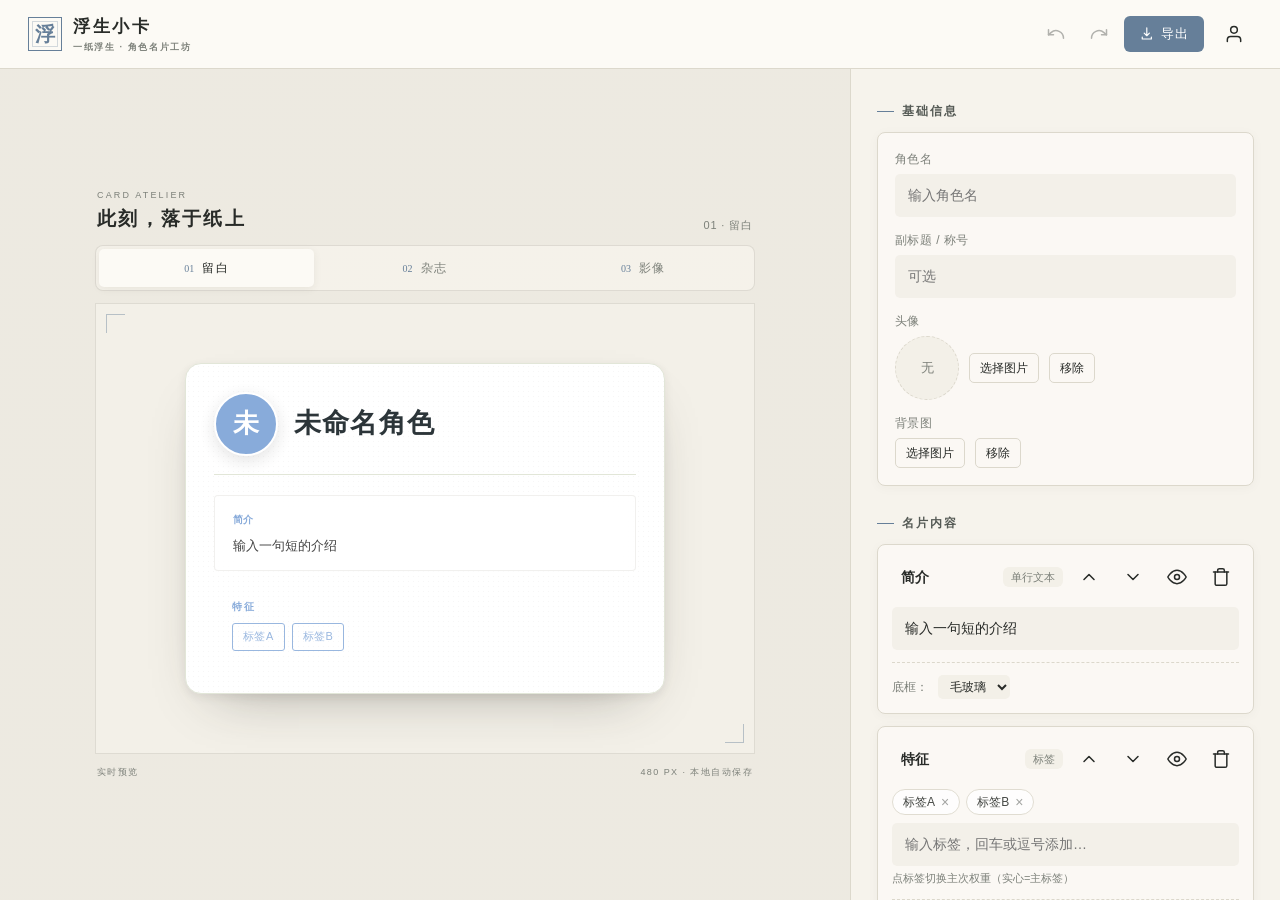
==== commit 442a185e: "Add files via upload" ====
--- a/games/fusheng-card.html
+++ b/games/fusheng-card.html
@@ -262,6 +262,15 @@
 .card-title{font-size:calc(24px * var(--fs, 1));font-weight:700;line-height:1.2;word-break:break-word;color:var(--cardNameColor, inherit);}
 .card-subtitle{font-size:calc(13px * var(--fs, 1));color:var(--cardMuted,#888);margin-top:calc(4px * var(--fs, 1));word-break:break-word}
 
+/* 有背景图时，角色名区域自动垫一层半透明毛玻璃底，防止花哨底图盖字 */
+.card.has-bg .card-titles{
+  background:rgba(255,255,255,0.18);
+  backdrop-filter:blur(8px) saturate(1.1);-webkit-backdrop-filter:blur(8px) saturate(1.1);
+  border:1px solid rgba(255,255,255,0.25);
+  padding:8px 14px;border-radius:6px;
+  align-self:flex-start;
+}
+
 .card-body{flex:1;display:flex;flex-direction:column;gap:calc(12px * var(--fs, 1))}
 .card.tpl-center .card-body { align-items: center; }
 .card.tpl-center .card-block { text-align: center; width: 100%; }
@@ -333,6 +342,44 @@
 .modal-head{display:flex;align-items:center;justify-content:space-between;margin-bottom:20px}
 .modal-title{font-size:18px;font-weight:700}
 
+/* 独立页面式弹层（设置） */
+.modal.page{
+  background:var(--ui-bg);backdrop-filter:none;-webkit-backdrop-filter:none;
+  padding:0;align-items:stretch;justify-content:center;
+}
+.modal.page .modal-panel{
+  width:100%;max-width:600px;height:100%;max-height:none;overflow-y:auto;
+  background:var(--ui-bg);border-radius:0;padding:0;box-shadow:none;
+  transform:translateX(24px);transition:transform .26s cubic-bezier(.2,.8,.2,1);
+}
+.modal.page.active .modal-panel{transform:none}
+/* 普通弹窗要盖在整页之上 */
+.modal:not(.page){z-index:600}
+.page-head{
+  position:sticky;top:0;z-index:2;display:flex;align-items:center;gap:8px;
+  padding:12px 16px;background:var(--ui-bg);border-bottom:1px solid var(--ui-border);
+}
+.page-title{font-family:var(--serif-font);font-size:17px;font-weight:600;letter-spacing:.1em}
+.page-body{padding:18px 16px calc(40px + env(safe-area-inset-bottom));display:flex;flex-direction:column;gap:18px}
+.page-group{background:var(--ui-card);border:1px solid var(--ui-border);border-radius:12px;overflow:hidden}
+.page-group-title{font-size:11px;letter-spacing:.14em;color:var(--ui-muted);padding:14px 16px 0}
+.page-row{padding:13px 16px;display:flex;align-items:center;justify-content:space-between;gap:12px}
+.page-row + .page-row{border-top:1px solid var(--ui-border)}
+.page-row .pr-label{font-size:13px;font-weight:500}
+.page-row .pr-desc{font-size:11px;color:var(--ui-muted);margin-top:3px;line-height:1.5}
+/* 个人主页顶部信息 */
+.page-hero{display:flex;align-items:center;gap:14px;padding:20px 18px;background:var(--ui-card);border:1px solid var(--ui-border);border-radius:12px}
+.page-hero .hero-seal{width:52px;height:52px;display:grid;place-items:center;border:1px solid var(--ui-accent);color:var(--ui-accent);font-family:var(--serif-font);font-size:26px;line-height:1;position:relative;flex:0 0 auto}
+.page-hero .hero-seal::after{content:"";position:absolute;inset:3px;border:1px solid rgba(102,127,153,.28)}
+.page-hero .hero-title{font-family:var(--serif-font);font-size:18px;font-weight:600;letter-spacing:.12em}
+.page-hero .hero-desc{font-size:11px;color:var(--ui-muted);letter-spacing:.1em;margin-top:4px}
+.page-hero .hero-ver{font-size:10px;color:var(--ui-muted);border:1px solid var(--ui-border);border-radius:999px;padding:2px 8px;margin-left:auto;flex-shrink:0}
+/* 可点击的行 */
+button.page-row{width:100%;background:none;border:0;font:inherit;color:inherit;text-align:left;cursor:pointer}
+button.page-row:hover{background:var(--ui-accent-soft)}
+.page-row .pr-value{font-size:12px;color:var(--ui-muted);max-width:45%;overflow:hidden;text-overflow:ellipsis;white-space:nowrap}
+.page-chevron{width:14px;height:14px;color:var(--ui-muted);transform:rotate(180deg);flex-shrink:0}
+
 /* 底部抽屉 */
 .drawer {
   position: fixed; inset: 0; z-index: 600;
@@ -427,6 +474,7 @@
 .top-export{margin-right:5px;padding:8px 15px;letter-spacing:.08em}
 .btn{border-radius:6px}
 .btn.primary{box-shadow:none}
+
 .btn.primary:hover{box-shadow:0 5px 16px rgba(82,107,131,.18)}
 .btn.ghost:hover{color:var(--ui-accent-hover);background:var(--ui-accent-soft)}
 .btn.small{border-radius:5px;background:transparent}
@@ -555,6 +603,7 @@
 .card.template-cinema.has-bg .card-block-label{color:#D5E0E8}
 .card.template-cinema.has-bg .card-chip{color:#FCF9F1;border-color:rgba(255,255,255,.4);background:rgba(255,255,255,.08)}
 .card.template-cinema.has-bg .card-avatar{border-color:rgba(255,255,255,.7)}
+.card.template-cinema.has-bg .card-titles{background:rgba(15,18,17,.35);border-color:rgba(255,255,255,.22);backdrop-filter:blur(10px) saturate(1.2);-webkit-backdrop-filter:blur(10px) saturate(1.2)}
 
 /* ================= 新增内容类型样式 ================= */
 /* 多段落文本 */
@@ -693,6 +742,9 @@
   #editorPane{padding:18px 14px 80px}
   .preview-canvas{padding:12px 3px}
   .paper-stage{max-width:355px}
+  /* 标签 chip 移动端加大点击区域 */
+  .card-chip-edit{padding:6px 14px;margin:2px 0;font-size:14px}
+  .card-chip-edit .tag-del{font-size:18px;padding:4px 6px;margin-left:6px!important}
 }
 @media (prefers-reduced-motion:reduce){
   *,*::before,*::after{animation-duration:.01ms!important;animation-delay:0ms!important;transition-duration:.01ms!important;scroll-behavior:auto!important}
@@ -711,6 +763,7 @@
   <symbol id="icon-image" viewBox="0 0 24 24"><rect x="3" y="3" width="18" height="18" rx="2" ry="2"></rect><circle cx="8.5" cy="8.5" r="1.5"></circle><polyline points="21 15 16 10 5 21"></polyline></symbol>
   <symbol id="icon-undo" viewBox="0 0 24 24"><path d="M3 7v6h6"></path><path d="M21 17a9 9 0 0 0-15-6.7L3 13"></path></symbol>
   <symbol id="icon-redo" viewBox="0 0 24 24"><path d="M21 7v6h-6"></path><path d="M3 17a9 9 0 0 1 15-6.7L21 13"></path></symbol>
+  <symbol id="icon-back" viewBox="0 0 24 24"><polyline points="15 18 9 12 15 6"></polyline></symbol>
   <symbol id="icon-up" viewBox="0 0 24 24"><polyline points="18 15 12 9 6 15"></polyline></symbol>
   <symbol id="icon-down" viewBox="0 0 24 24"><polyline points="6 9 12 15 18 9"></polyline></symbol>
   <symbol id="icon-eye" viewBox="0 0 24 24"><path d="M1 12s4-8 11-8 11 8 11 8-4 8-11 8-11-8-11-8z"></path><circle cx="12" cy="12" r="3"></circle></symbol>
@@ -734,9 +787,7 @@
       <button class="btn ghost icon" id="btnUndo" title="撤销 (Ctrl+Z)" aria-label="撤销" style="opacity: 1;"><svg class="svg-icon"><use href="#icon-undo"></use></svg></button>
       <button class="btn ghost icon" id="btnRedo" title="重做 (Ctrl+Y)" aria-label="重做" disabled="" style="opacity: 0.35;"><svg class="svg-icon"><use href="#icon-redo"></use></svg></button>
       <button class="btn primary top-export" id="btnTopExport" title="导出高清图片"><svg class="svg-icon"><use href="#icon-download"></use></svg><span>导出</span></button>
-      <button class="btn ghost icon" id="btnHelp" title="使用说明" aria-label="使用说明"><svg class="svg-icon"><use href="#icon-help"></use></svg></button>
-      <button class="btn ghost icon" id="btnProfile" title="我的署名" aria-label="我的署名"><svg class="svg-icon"><use href="#icon-user"></use></svg></button>
-      <button class="btn ghost icon" id="btnSettings" title="设置" aria-label="设置"><svg class="svg-icon"><use href="#icon-settings"></use></svg></button>
+      <button class="btn ghost icon" id="btnMe" title="我的" aria-label="我的"><svg class="svg-icon"><use href="#icon-user"></use></svg></button>
     </div>
   </header>
 
@@ -853,7 +904,7 @@
           <button class="tag-del" data-act="tag-del" data-i="1" data-t="1" style="margin-left:4px;color:currentColor;opacity:.5;">×</button>
         </span>
       </div>
-      <input class="input" data-act="tag-add" data-i="1" placeholder="输入标签，回车或逗号添加…">
+      <input class="input" data-act="tag-add" data-i="1" placeholder="输入标签，回车或逗号添加…" enterkeyhint="done">
       <div style="font-size:11px;color:var(--ui-muted);margin-top:4px;">点标签切换主次权重（实心=主标签）</div>
       
     <div class="row" style="margin-top:12px; padding-top:12px; border-top:1px dashed var(--ui-border);">
@@ -1055,26 +1106,75 @@
   </div>
 </div>
 
-<!-- 设置 -->
-<div class="modal" id="settingsModal">
+<!-- 我的（个人主页） -->
+<div class="modal page" id="settingsModal">
   <div class="modal-panel">
-    <div class="modal-head">
-      <div class="modal-title">设置</div>
-      <button class="btn ghost icon" data-close="settingsModal"><svg class="svg-icon"><use href="#icon-close"></use></svg></button>
-    </div>
-    <div class="field">
-      <label>导出图片倍率 (越大越清晰，但耗时更长)</label>
-      <select class="input" id="setExportScale" style="appearance:none; padding:12px; background:var(--ui-bg); border:none; font-weight:500;">
-        <option value="2">2x（标准清晰度）</option>
-        <option value="3" selected="">3x（超清，推荐）</option>
-      </select>
-    </div>
-    <div class="stat-line" style="margin-top:20px;"><span>本地存储占用</span><span id="storageUsage">—</span></div>
-    
-    <button class="btn danger" id="btnClearAll" style="width:100%; padding:12px; margin-top:24px;">清空当前名片数据</button>
-    
-    <div style="text-align:center; margin-top:24px; font-size:12px; color:var(--ui-muted);">
-      版本 v2.5
+    <div class="page-head">
+      <button class="btn ghost icon" data-close="settingsModal" aria-label="返回"><svg class="svg-icon"><use href="#icon-back"></use></svg></button>
+      <div class="page-title">我的</div>
+    </div>
+    <div class="page-body">
+      <div class="page-hero">
+        <div class="hero-seal">浮</div>
+        <div style="min-width:0">
+          <div class="hero-title">浮生小卡</div>
+          <div class="hero-desc">一纸浮生 · 角色名片工坊</div>
+        </div>
+        <span class="hero-ver">v2.5</span>
+      </div>
+
+      <div class="page-group">
+        <div class="page-group-title">署名</div>
+        <button class="page-row page-link" id="btnProfile">
+          <div style="min-width:0">
+            <div class="pr-label">我的署名</div>
+            <div class="pr-desc">显示在导出名片上的昵称与版权小字</div>
+          </div>
+          <span class="pr-value" id="meSignName">未设置</span>
+          <svg class="svg-icon page-chevron"><use href="#icon-back"></use></svg>
+        </button>
+      </div>
+
+      <div class="page-group">
+        <div class="page-group-title">偏好</div>
+        <div class="page-row">
+          <div>
+            <div class="pr-label">导出图片倍率</div>
+            <div class="pr-desc">越大越清晰，导出耗时更长</div>
+          </div>
+          <select class="input" id="setExportScale" style="width:auto;min-width:120px;appearance:none;padding:9px 11px;background:var(--ui-bg);border:none;font-weight:500;">
+            <option value="2">2x 标准</option>
+            <option value="3" selected="">3x 超清</option>
+          </select>
+        </div>
+        <div class="page-row">
+          <span class="pr-label">本地存储占用</span>
+          <span id="storageUsage" style="font-size:13px;color:var(--ui-muted)">—</span>
+        </div>
+      </div>
+
+      <div class="page-group">
+        <div class="page-group-title">更多</div>
+        <button class="page-row page-link" id="btnHelp">
+          <span class="pr-label">使用说明</span>
+          <svg class="svg-icon page-chevron"><use href="#icon-back"></use></svg>
+        </button>
+      </div>
+
+      <div class="page-group">
+        <div class="page-group-title">数据</div>
+        <div class="page-row">
+          <div>
+            <div class="pr-label">清空当前名片数据</div>
+            <div class="pr-desc">会删除名片、图片与自定义字体，不可撤销</div>
+          </div>
+          <button class="btn danger small" id="btnClearAll" style="flex-shrink:0">清空</button>
+        </div>
+      </div>
+
+      <div style="text-align:center;font-size:11px;color:var(--ui-muted);letter-spacing:.1em;margin-top:4px;">
+        数据仅保存在本设备
+      </div>
     </div>
   </div>
 </div>
@@ -1552,7 +1652,7 @@
           <button class="tag-del" data-act="tag-del" data-i="${i}" data-t="${ti}" style="margin-left:4px;color:currentColor;opacity:.5;">×</button>
         </span>`).join('')}
       </div>
-      <input class="input" data-act="tag-add" data-i="${i}" placeholder="输入标签，回车或逗号添加…">
+      <input class="input" data-act="tag-add" data-i="${i}" placeholder="输入标签，回车或逗号添加…" enterkeyhint="done">
       <div style="font-size:11px;color:var(--ui-muted);margin-top:4px;">点标签切换主次权重（实心=主标签）</div>
       ${bgSelect}
     `;
@@ -2042,9 +2142,11 @@
 }
 
 function bindGlobalEvents(){
+  // 「我的」个人主页：顶栏头像进入，页内可进署名/使用说明
+  document.getElementById('btnMe').addEventListener('click', openSettings);
   document.getElementById('btnHelp').addEventListener('click', () => openModal('helpModal'));
   document.getElementById('btnProfile').addEventListener('click', openProfile);
-  document.getElementById('btnSettings').addEventListener('click', openSettings);
+
   document.getElementById('btnAddBlock').addEventListener('click', () => openDrawer('addBlockDrawer'));
   $$('.template-option').forEach(btn => {
     btn.addEventListener('click', () => {
@@ -2104,7 +2206,9 @@
   pane.addEventListener('keydown', e => {
     const t = e.target;
     if (t.dataset && t.dataset.act === 'tag-add'){
-      if (e.key === 'Enter' || e.key === ',' || e.key === '，'){
+      // 移动端键盘的回车键值可能是 Done/Next/Go/Send/Search，不止 Enter
+      const enterKeys = ['Enter','Done','Next','Go','Send','Search'];
+      if (enterKeys.includes(e.key) || e.key === ',' || e.key === '，'){
         e.preventDefault();
         const val = t.value.trim();
         if (!val) return;
@@ -2391,6 +2495,7 @@
         note: document.getElementById('profileNote').value.trim(), 
         enabled: document.getElementById('profileEnabled').checked 
       }; 
+      document.getElementById('meSignName').textContent = state.profile.name || '未设置';
       app.save();
     });
   });
@@ -2398,6 +2503,7 @@
 
 async function openSettings(){
   document.getElementById('setExportScale').value = String(state.settings.exportScale || 3);
+  document.getElementById('meSignName').textContent = state.profile && state.profile.name ? state.profile.name : '未设置';
   try { 
     if (navigator.storage && navigator.storage.estimate){ 
       const est = await navigator.storage.estimate(); 
@@ -2492,9 +2598,8 @@
 
   window.addEventListener('resize', () => app.renderCard());
 
-  if (!localStorage.getItem('namecard.helpSeen')) {
-    setTimeout(() => { openModal('helpModal'); localStorage.setItem('namecard.helpSeen', '1'); }, 2600);
-  }
+  // 开场自动展示使用说明
+  setTimeout(() => openModal('helpModal'), 2600);
 }
 
 boot();
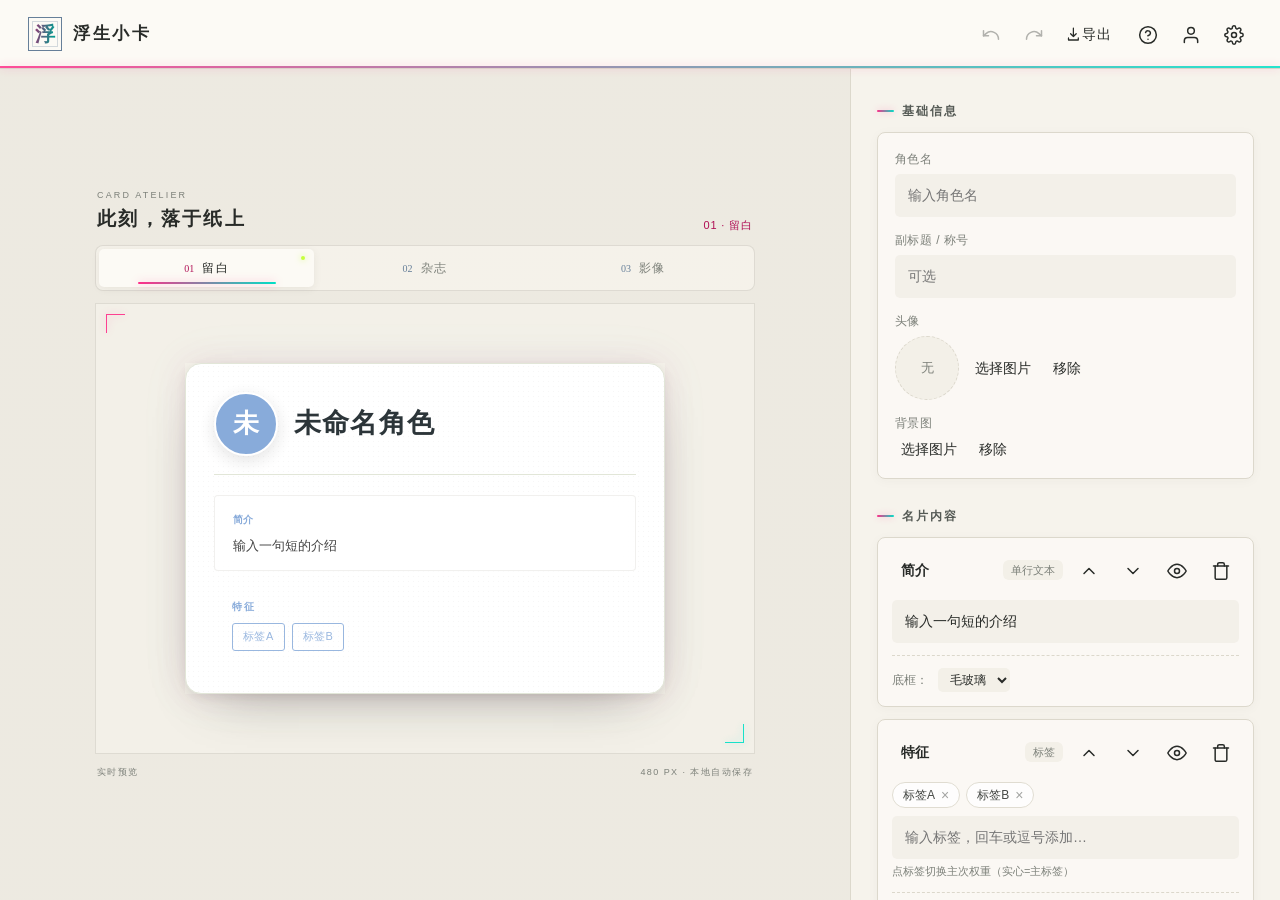
==== commit d559cbbe: "Add files via upload" ====
--- a/games/fusheng-card.html
+++ b/games/fusheng-card.html
@@ -3,6 +3,7 @@
 <meta charset="UTF-8">
 <meta name="viewport" content="width=device-width, initial-scale=1, viewport-fit=cover">
 <title>浮生小卡</title>
+<link rel="stylesheet" href="../assets/ui.css">
 <style>
 /* ================= 东方纸感 · 窃蓝 & 蛤粉 ================= */
 :root{
@@ -19,6 +20,38 @@
   --ui-shadow-lg: 0 20px 60px rgba(42, 39, 33, 0.14);
   --serif-font: "Songti SC", "STSong", "Noto Serif CJK SC", "Source Han Serif SC", "SimSun", serif;
   --sans-font: -apple-system, BlinkMacSystemFont, "Segoe UI", "PingFang SC", "Hiragino Sans GB", "Microsoft YaHei", sans-serif;
+
+  /* 共享控件层：只补 ui.css 需要的颜色/质感令牌，按钮外观交给 ../assets/ui.css */
+  --ui-line: var(--ui-border);
+  --ui-surface: var(--ui-card);
+  --ui-surface-hover: #ECE9E1;
+  --ui-accent-strong: var(--ui-accent-hover);
+  --ui-primary-fg: #FFFFFF;
+  --ui-ring: #B00F55;
+  --ui-shadow-hover: 0 2px 8px rgba(52,48,40,.08);
+  --ui-shadow-active: 0 1px 1px rgba(52,48,40,.05);
+  --ui-inset: inset 0 1px 3px rgba(52,48,40,.12);
+}
+/* 小卡固定浅色：系统深色偏好下也把共享控件令牌锁回纸感配色 */
+@media (prefers-color-scheme:dark){
+  html:not([data-theme="dark"]){
+    --ui-line: var(--ui-border);
+    --ui-surface: var(--ui-card);
+    --ui-surface-hover: #ECE9E1;
+    --ui-text: #282B28;
+    --ui-muted: #7D817A;
+    --ui-accent: #667F99;
+    --ui-accent-hover: #526B83;
+    --ui-accent-strong: #526B83;
+    --ui-accent-soft: #E8EDF0;
+    --ui-primary-fg: #FFFFFF;
+    --ui-ring: #B00F55;
+    --ui-shadow: 0 2px 12px rgba(52,48,40,.035);
+    --ui-shadow-hover: 0 2px 8px rgba(52,48,40,.08);
+    --ui-shadow-active: 0 1px 1px rgba(52,48,40,.05);
+    --ui-inset: inset 0 1px 3px rgba(52,48,40,.12);
+    --ui-disabled-opacity: .45;
+  }
 }
 *{box-sizing:border-box;-webkit-tap-highlight-color:transparent}
 html,body{height:100%}
@@ -65,22 +98,9 @@
 .brand{font-weight:600;font-size:16px;letter-spacing:.06em}
 .top-actions{display:flex;align-items:center;gap:4px}
 
-.btn{
-  display:inline-flex;align-items:center;justify-content:center;gap:6px;
-  border-radius:8px;font-size:13px;font-weight:500;transition:all .15s;
-  padding:8px 14px;
-}
-.btn.ghost{color:var(--ui-text)}
-.btn.ghost:hover{background:var(--ui-accent-soft); color:var(--ui-accent)}
-.btn.icon{width:36px;height:36px;padding:0;border-radius:10px}
-.btn.icon .svg-icon { width: 20px; height: 20px; }
-.btn.primary{background:var(--ui-accent);color:#fff;box-shadow:0 2px 6px rgba(136,171,218,.3)}
-.btn.primary:hover{background:var(--ui-accent-hover); transform:translateY(-1px); box-shadow:0 4px 10px rgba(136,171,218,.4)}
-.btn.primary:active{transform:translateY(0); box-shadow:0 1px 3px rgba(136,171,218,.2)}
-.btn.danger{color:#D96C6C; border:1px solid #F4D3D3; background:#FFF6F6}
-.btn.danger:hover{background:#FFEAEA}
-.btn.small{padding:5px 10px;font-size:12px;border-radius:6px;background:var(--ui-bg);color:var(--ui-text);border:1px solid var(--ui-border)}
-.btn.small:hover{border-color:var(--ui-accent);color:var(--ui-accent);background:#fff}
+/* 图标按钮只保留尺寸与图标大小，其余外观由 .ui-btn 提供 */
+.icon{width:36px;height:36px;padding:0}
+.icon .svg-icon{width:20px;height:20px}
 
 #main{flex:1;display:flex;flex-direction:column;min-height:0}
 #previewPane{
@@ -262,15 +282,6 @@
 .card-title{font-size:calc(24px * var(--fs, 1));font-weight:700;line-height:1.2;word-break:break-word;color:var(--cardNameColor, inherit);}
 .card-subtitle{font-size:calc(13px * var(--fs, 1));color:var(--cardMuted,#888);margin-top:calc(4px * var(--fs, 1));word-break:break-word}
 
-/* 有背景图时，角色名区域自动垫一层半透明毛玻璃底，防止花哨底图盖字 */
-.card.has-bg .card-titles{
-  background:rgba(255,255,255,0.18);
-  backdrop-filter:blur(8px) saturate(1.1);-webkit-backdrop-filter:blur(8px) saturate(1.1);
-  border:1px solid rgba(255,255,255,0.25);
-  padding:8px 14px;border-radius:6px;
-  align-self:flex-start;
-}
-
 .card-body{flex:1;display:flex;flex-direction:column;gap:calc(12px * var(--fs, 1))}
 .card.tpl-center .card-body { align-items: center; }
 .card.tpl-center .card-block { text-align: center; width: 100%; }
@@ -342,44 +353,6 @@
 .modal-head{display:flex;align-items:center;justify-content:space-between;margin-bottom:20px}
 .modal-title{font-size:18px;font-weight:700}
 
-/* 独立页面式弹层（设置） */
-.modal.page{
-  background:var(--ui-bg);backdrop-filter:none;-webkit-backdrop-filter:none;
-  padding:0;align-items:stretch;justify-content:center;
-}
-.modal.page .modal-panel{
-  width:100%;max-width:600px;height:100%;max-height:none;overflow-y:auto;
-  background:var(--ui-bg);border-radius:0;padding:0;box-shadow:none;
-  transform:translateX(24px);transition:transform .26s cubic-bezier(.2,.8,.2,1);
-}
-.modal.page.active .modal-panel{transform:none}
-/* 普通弹窗要盖在整页之上 */
-.modal:not(.page){z-index:600}
-.page-head{
-  position:sticky;top:0;z-index:2;display:flex;align-items:center;gap:8px;
-  padding:12px 16px;background:var(--ui-bg);border-bottom:1px solid var(--ui-border);
-}
-.page-title{font-family:var(--serif-font);font-size:17px;font-weight:600;letter-spacing:.1em}
-.page-body{padding:18px 16px calc(40px + env(safe-area-inset-bottom));display:flex;flex-direction:column;gap:18px}
-.page-group{background:var(--ui-card);border:1px solid var(--ui-border);border-radius:12px;overflow:hidden}
-.page-group-title{font-size:11px;letter-spacing:.14em;color:var(--ui-muted);padding:14px 16px 0}
-.page-row{padding:13px 16px;display:flex;align-items:center;justify-content:space-between;gap:12px}
-.page-row + .page-row{border-top:1px solid var(--ui-border)}
-.page-row .pr-label{font-size:13px;font-weight:500}
-.page-row .pr-desc{font-size:11px;color:var(--ui-muted);margin-top:3px;line-height:1.5}
-/* 个人主页顶部信息 */
-.page-hero{display:flex;align-items:center;gap:14px;padding:20px 18px;background:var(--ui-card);border:1px solid var(--ui-border);border-radius:12px}
-.page-hero .hero-seal{width:52px;height:52px;display:grid;place-items:center;border:1px solid var(--ui-accent);color:var(--ui-accent);font-family:var(--serif-font);font-size:26px;line-height:1;position:relative;flex:0 0 auto}
-.page-hero .hero-seal::after{content:"";position:absolute;inset:3px;border:1px solid rgba(102,127,153,.28)}
-.page-hero .hero-title{font-family:var(--serif-font);font-size:18px;font-weight:600;letter-spacing:.12em}
-.page-hero .hero-desc{font-size:11px;color:var(--ui-muted);letter-spacing:.1em;margin-top:4px}
-.page-hero .hero-ver{font-size:10px;color:var(--ui-muted);border:1px solid var(--ui-border);border-radius:999px;padding:2px 8px;margin-left:auto;flex-shrink:0}
-/* 可点击的行 */
-button.page-row{width:100%;background:none;border:0;font:inherit;color:inherit;text-align:left;cursor:pointer}
-button.page-row:hover{background:var(--ui-accent-soft)}
-.page-row .pr-value{font-size:12px;color:var(--ui-muted);max-width:45%;overflow:hidden;text-overflow:ellipsis;white-space:nowrap}
-.page-chevron{width:14px;height:14px;color:var(--ui-muted);transform:rotate(180deg);flex-shrink:0}
-
 /* 底部抽屉 */
 .drawer {
   position: fixed; inset: 0; z-index: 600;
@@ -469,15 +442,8 @@
 .brand-seal::after{content:"";position:absolute;inset:3px;border:1px solid rgba(102,127,153,.28)}
 .brand-copy{display:flex;flex-direction:column;gap:1px}
 .brand-copy strong{font-family:var(--serif-font);font-size:17px;font-weight:600;letter-spacing:.16em}
-.brand-copy small{font-size:9px;color:var(--ui-muted);letter-spacing:.18em}
 .top-actions{gap:7px}
-.top-export{margin-right:5px;padding:8px 15px;letter-spacing:.08em}
-.btn{border-radius:6px}
-.btn.primary{box-shadow:none}
-
-.btn.primary:hover{box-shadow:0 5px 16px rgba(82,107,131,.18)}
-.btn.ghost:hover{color:var(--ui-accent-hover);background:var(--ui-accent-soft)}
-.btn.small{border-radius:5px;background:transparent}
+.top-export{margin-right:5px;letter-spacing:.08em}
 #main{min-width:0}
 
 #previewPane{
@@ -603,7 +569,6 @@
 .card.template-cinema.has-bg .card-block-label{color:#D5E0E8}
 .card.template-cinema.has-bg .card-chip{color:#FCF9F1;border-color:rgba(255,255,255,.4);background:rgba(255,255,255,.08)}
 .card.template-cinema.has-bg .card-avatar{border-color:rgba(255,255,255,.7)}
-.card.template-cinema.has-bg .card-titles{background:rgba(15,18,17,.35);border-color:rgba(255,255,255,.22);backdrop-filter:blur(10px) saturate(1.2);-webkit-backdrop-filter:blur(10px) saturate(1.2)}
 
 /* ================= 新增内容类型样式 ================= */
 /* 多段落文本 */
@@ -734,20 +699,81 @@
   .brand{gap:8px}
   .brand-seal{width:30px;height:30px;font-size:18px}
   .brand-copy strong{font-size:15px}
-  .brand-copy small{display:none}
   .top-actions{gap:1px}
   .top-export{margin-right:2px;padding:7px 10px;font-size:12px}
   .top-export .svg-icon{width:15px;height:15px}
-  .btn.icon{width:32px;height:34px}
+  .icon{width:32px;height:34px}
   #editorPane{padding:18px 14px 80px}
   .preview-canvas{padding:12px 3px}
   .paper-stage{max-width:355px}
-  /* 标签 chip 移动端加大点击区域 */
-  .card-chip-edit{padding:6px 14px;margin:2px 0;font-size:14px}
-  .card-chip-edit .tag-del{font-size:18px;padding:4px 6px;margin-left:6px!important}
 }
 @media (prefers-reduced-motion:reduce){
   *,*::before,*::after{animation-duration:.01ms!important;animation-delay:0ms!important;transition-duration:.01ms!important;scroll-behavior:auto!important}
+}
+
+/* ================= 与站点门户呼应的霓虹点缀 ================= */
+:root{
+  --neon-pink:#FF2E88;
+  --neon-cyan:#00E0C6;
+  --neon-lime:#C6FF3D;
+  --neon-pink-ink:#B00F55;
+  --neon-cyan-ink:#067A6E;
+}
+
+/* 一、入场与品牌：一进来就能看到的霓虹标识 */
+.logo-svg{color:var(--neon-pink);filter:drop-shadow(0 0 10px rgba(255,46,136,.35))}
+.intro-text::after{
+  content:"";display:block;width:56px;height:2px;margin:14px auto 0;border-radius:2px;
+  background:linear-gradient(90deg,var(--neon-pink),var(--neon-cyan));
+  box-shadow:0 0 8px rgba(255,46,136,.35);
+}
+#topbar::after{
+  content:"";position:absolute;left:0;right:0;bottom:0;height:2px;pointer-events:none;
+  background:linear-gradient(90deg,var(--neon-pink),var(--neon-cyan));
+  opacity:.85;box-shadow:0 0 10px rgba(255,46,136,.35);
+}
+/* 「浮」字用逻辑沙盘同款渐变字，方形印章边框与尺寸保持原样 */
+.brand-seal{
+  background:linear-gradient(96deg,#C2186B,#009E90 78%);
+  -webkit-background-clip:text;background-clip:text;
+  color:transparent;
+}
+
+/* 二、选中的模板与主题 */
+.template-option{position:relative}
+.template-option.active::before{
+  content:"";position:absolute;top:7px;right:9px;width:4px;height:4px;border-radius:50%;
+  background:var(--neon-lime);box-shadow:0 0 6px rgba(198,255,61,.75);
+}
+.template-option.active .template-no{color:var(--neon-pink-ink)}
+.template-option.active::after{
+  content:"";position:absolute;left:18%;right:18%;bottom:3px;height:2px;border-radius:2px;
+  background:linear-gradient(90deg,var(--neon-pink),var(--neon-cyan));
+  box-shadow:0 0 8px rgba(255,46,136,.35);
+}
+.theme-chip.active{
+  box-shadow:0 0 0 1px rgba(255,46,136,.50),0 0 14px rgba(255,46,136,.20);
+}
+
+/* 三、预览区与反馈 */
+.preview-canvas::before{
+  border-left-color:var(--neon-pink);border-top-color:var(--neon-pink);
+  opacity:.9;filter:drop-shadow(0 0 5px rgba(255,46,136,.45));
+}
+.preview-canvas::after{
+  border-right-color:var(--neon-cyan);border-bottom-color:var(--neon-cyan);
+  opacity:.9;filter:drop-shadow(0 0 5px rgba(0,224,198,.45));
+}
+.preview-status{color:var(--neon-pink-ink)}
+.paper-stage{box-shadow:0 0 30px rgba(255,46,136,.10),0 0 50px rgba(0,224,198,.06)}
+.section-title::before{
+  width:17px;height:2px;border-radius:1px;
+  background:linear-gradient(90deg,var(--neon-pink),var(--neon-cyan));
+  box-shadow:0 0 7px rgba(255,46,136,.32);
+}
+.toast{
+  border:1px solid rgba(255,46,136,.40);
+  box-shadow:0 0 18px rgba(255,46,136,.20),0 0 30px rgba(0,224,198,.10);
 }
 </style>
 </head>
@@ -763,7 +789,6 @@
   <symbol id="icon-image" viewBox="0 0 24 24"><rect x="3" y="3" width="18" height="18" rx="2" ry="2"></rect><circle cx="8.5" cy="8.5" r="1.5"></circle><polyline points="21 15 16 10 5 21"></polyline></symbol>
   <symbol id="icon-undo" viewBox="0 0 24 24"><path d="M3 7v6h6"></path><path d="M21 17a9 9 0 0 0-15-6.7L3 13"></path></symbol>
   <symbol id="icon-redo" viewBox="0 0 24 24"><path d="M21 7v6h-6"></path><path d="M3 17a9 9 0 0 1 15-6.7L21 13"></path></symbol>
-  <symbol id="icon-back" viewBox="0 0 24 24"><polyline points="15 18 9 12 15 6"></polyline></symbol>
   <symbol id="icon-up" viewBox="0 0 24 24"><polyline points="18 15 12 9 6 15"></polyline></symbol>
   <symbol id="icon-down" viewBox="0 0 24 24"><polyline points="6 9 12 15 18 9"></polyline></symbol>
   <symbol id="icon-eye" viewBox="0 0 24 24"><path d="M1 12s4-8 11-8 11 8 11 8-4 8-11 8-11-8-11-8z"></path><circle cx="12" cy="12" r="3"></circle></symbol>
@@ -781,13 +806,15 @@
   <header id="topbar">
     <div class="brand">
       <span class="brand-seal" aria-hidden="true">浮</span>
-      <span class="brand-copy"><strong>浮生小卡</strong><small>一纸浮生 · 角色名片工坊</small></span>
+      <span class="brand-copy"><strong>浮生小卡</strong></span>
     </div>
     <div class="top-actions">
-      <button class="btn ghost icon" id="btnUndo" title="撤销 (Ctrl+Z)" aria-label="撤销" style="opacity: 1;"><svg class="svg-icon"><use href="#icon-undo"></use></svg></button>
-      <button class="btn ghost icon" id="btnRedo" title="重做 (Ctrl+Y)" aria-label="重做" disabled="" style="opacity: 0.35;"><svg class="svg-icon"><use href="#icon-redo"></use></svg></button>
-      <button class="btn primary top-export" id="btnTopExport" title="导出高清图片"><svg class="svg-icon"><use href="#icon-download"></use></svg><span>导出</span></button>
-      <button class="btn ghost icon" id="btnMe" title="我的" aria-label="我的"><svg class="svg-icon"><use href="#icon-user"></use></svg></button>
+      <button class="ui-btn ui-btn--ghost ui-btn--md icon" id="btnUndo" title="撤销 (Ctrl+Z)" aria-label="撤销" style="opacity: 1;"><svg class="svg-icon"><use href="#icon-undo"></use></svg></button>
+      <button class="ui-btn ui-btn--ghost ui-btn--md icon" id="btnRedo" title="重做 (Ctrl+Y)" aria-label="重做" disabled="" style="opacity: 0.35;"><svg class="svg-icon"><use href="#icon-redo"></use></svg></button>
+      <button class="ui-btn ui-btn--primary ui-btn--md top-export" id="btnTopExport" title="导出高清图片"><svg class="svg-icon"><use href="#icon-download"></use></svg><span>导出</span></button>
+      <button class="ui-btn ui-btn--ghost ui-btn--md icon" id="btnHelp" title="使用说明" aria-label="使用说明"><svg class="svg-icon"><use href="#icon-help"></use></svg></button>
+      <button class="ui-btn ui-btn--ghost ui-btn--md icon" id="btnProfile" title="我的署名" aria-label="我的署名"><svg class="svg-icon"><use href="#icon-user"></use></svg></button>
+      <button class="ui-btn ui-btn--ghost ui-btn--md icon" id="btnSettings" title="设置" aria-label="设置"><svg class="svg-icon"><use href="#icon-settings"></use></svg></button>
     </div>
   </header>
 
@@ -841,16 +868,16 @@
           <div class="row">
             <div class="img-thumb avatar-thumb" id="avatarThumb"><span>无</span></div>
             <div class="row wrap">
-              <button class="btn small" id="btnPickAvatar">选择图片</button>
-              <button class="btn small" id="btnClearAvatar">移除</button>
+              <button class="ui-btn ui-btn--secondary ui-btn--sm" id="btnPickAvatar">选择图片</button>
+              <button class="ui-btn ui-btn--secondary ui-btn--sm" id="btnClearAvatar">移除</button>
             </div>
           </div>
         </div>
         <div class="field">
           <label>背景图</label>
           <div class="row">
-            <button class="btn small" id="btnPickBg">选择图片</button>
-            <button class="btn small" id="btnClearBg">移除</button>
+            <button class="ui-btn ui-btn--secondary ui-btn--sm" id="btnPickBg">选择图片</button>
+            <button class="ui-btn ui-btn--secondary ui-btn--sm" id="btnClearBg">移除</button>
           </div>
           <div id="bgControls" class="hidden" style="margin-top:12px; padding-top:12px; border-top:1px dashed var(--ui-border);">
             <div class="range-item"><span>透明度</span><input type="range" id="bgOpacity" min="0" max="100" value="100"><span class="val" id="bgOpacityVal">100%</span></div>
@@ -867,10 +894,10 @@
       <div class="block-head">
         <div class="grow"><input class="block-label-input" data-act="label" data-i="0" value="简介" placeholder="内容名"></div>
         <span class="tag">单行文本</span>
-        <button class="btn ghost icon" data-act="up" data-i="0" disabled=""><svg class="svg-icon"><use href="#icon-up"></use></svg></button>
-        <button class="btn ghost icon" data-act="down" data-i="0"><svg class="svg-icon"><use href="#icon-down"></use></svg></button>
-        <button class="btn ghost icon" data-act="toggle" data-i="0"><svg class="svg-icon"><use href="#icon-eye"></use></svg></button>
-        <button class="btn ghost icon" data-act="del" data-i="0"><svg class="svg-icon"><use href="#icon-trash"></use></svg></button>
+        <button class="ui-btn ui-btn--ghost ui-btn--md icon" data-act="up" data-i="0" disabled=""><svg class="svg-icon"><use href="#icon-up"></use></svg></button>
+        <button class="ui-btn ui-btn--ghost ui-btn--md icon" data-act="down" data-i="0"><svg class="svg-icon"><use href="#icon-down"></use></svg></button>
+        <button class="ui-btn ui-btn--ghost ui-btn--md icon" data-act="toggle" data-i="0"><svg class="svg-icon"><use href="#icon-eye"></use></svg></button>
+        <button class="ui-btn ui-btn--ghost ui-btn--md icon" data-act="del" data-i="0"><svg class="svg-icon"><use href="#icon-trash"></use></svg></button>
       </div>
       <input class="input" data-act="val" data-i="0" value="输入一句短的介绍" placeholder="输入内容">
     <div class="row" style="margin-top:12px; padding-top:12px; border-top:1px dashed var(--ui-border);">
@@ -889,10 +916,10 @@
       <div class="block-head">
         <div class="grow"><input class="block-label-input" data-act="label" data-i="1" value="特征" placeholder="内容名"></div>
         <span class="tag">标签</span>
-        <button class="btn ghost icon" data-act="up" data-i="1"><svg class="svg-icon"><use href="#icon-up"></use></svg></button>
-        <button class="btn ghost icon" data-act="down" data-i="1" disabled=""><svg class="svg-icon"><use href="#icon-down"></use></svg></button>
-        <button class="btn ghost icon" data-act="toggle" data-i="1"><svg class="svg-icon"><use href="#icon-eye"></use></svg></button>
-        <button class="btn ghost icon" data-act="del" data-i="1"><svg class="svg-icon"><use href="#icon-trash"></use></svg></button>
+        <button class="ui-btn ui-btn--ghost ui-btn--md icon" data-act="up" data-i="1"><svg class="svg-icon"><use href="#icon-up"></use></svg></button>
+        <button class="ui-btn ui-btn--ghost ui-btn--md icon" data-act="down" data-i="1" disabled=""><svg class="svg-icon"><use href="#icon-down"></use></svg></button>
+        <button class="ui-btn ui-btn--ghost ui-btn--md icon" data-act="toggle" data-i="1"><svg class="svg-icon"><use href="#icon-eye"></use></svg></button>
+        <button class="ui-btn ui-btn--ghost ui-btn--md icon" data-act="del" data-i="1"><svg class="svg-icon"><use href="#icon-trash"></use></svg></button>
       </div>
       
       <div class="tag-editor" style="display:flex;flex-wrap:wrap;gap:6px;margin-bottom:8px;">
@@ -904,7 +931,7 @@
           <button class="tag-del" data-act="tag-del" data-i="1" data-t="1" style="margin-left:4px;color:currentColor;opacity:.5;">×</button>
         </span>
       </div>
-      <input class="input" data-act="tag-add" data-i="1" placeholder="输入标签，回车或逗号添加…" enterkeyhint="done">
+      <input class="input" data-act="tag-add" data-i="1" placeholder="输入标签，回车或逗号添加…">
       <div style="font-size:11px;color:var(--ui-muted);margin-top:4px;">点标签切换主次权重（实心=主标签）</div>
       
     <div class="row" style="margin-top:12px; padding-top:12px; border-top:1px dashed var(--ui-border);">
@@ -920,7 +947,7 @@
     
     </div>
   </div>
-      <button class="btn primary" id="btnAddBlock" style="width:100%; padding:12px; margin-top:8px;">
+      <button class="ui-btn ui-btn--primary ui-btn--md" id="btnAddBlock" style="width:100%;margin-top:8px;">
         <svg class="svg-icon"><use href="#icon-text"></use></svg> 添加内容
       </button>
 
@@ -1029,13 +1056,13 @@
 
       <div class="section-title">导出分享</div>
       <div class="card-ui">
-        <button class="btn primary" id="btnExportImg" style="width:100%; padding:14px; font-size:15px; margin-bottom:12px; border-radius:10px;">
+        <button class="ui-btn ui-btn--primary ui-btn--md" id="btnExportImg" style="width:100%;margin-bottom:12px;">
           导出名片图片 (高清)
         </button>
         <div class="row wrap" style="gap:8px">
-          <button class="btn small grow" id="btnExportJson">导出 JSON (含图)</button>
-          <button class="btn small grow" id="btnExportJsonNoImg">导出 JSON (纯文本)</button>
-          <button class="btn small grow" id="btnImportJson">导入 JSON</button>
+          <button class="ui-btn ui-btn--secondary ui-btn--sm grow" id="btnExportJson">导出 JSON (含图)</button>
+          <button class="ui-btn ui-btn--secondary ui-btn--sm grow" id="btnExportJsonNoImg">导出 JSON (纯文本)</button>
+          <button class="ui-btn ui-btn--secondary ui-btn--sm grow" id="btnImportJson">导入 JSON</button>
         </div>
         <p style="font-size:12px; color:var(--ui-muted); margin-top:12px; line-height:1.6; text-align:center;">
           数据保存在本机浏览器。<br>清理浏览器或换设备前，请先导出 JSON 备份。
@@ -1051,8 +1078,8 @@
     <div class="modal-title" id="confirmTitle" style="margin-bottom: 12px; font-size:18px;">提示</div>
     <div id="confirmMsg" style="font-size:14px; color:var(--ui-muted); margin-bottom: 24px; line-height:1.6;"></div>
     <div class="row" style="justify-content:center; gap:12px;">
-      <button class="btn" id="btnConfirmCancel" style="flex:1; padding:10px; background:var(--ui-bg); color:var(--ui-text);">取消</button>
-      <button class="btn primary" id="btnConfirmOk" style="flex:1; padding:10px;">确定</button>
+      <button class="ui-btn ui-btn--secondary ui-btn--md" id="btnConfirmCancel" style="flex:1;">取消</button>
+      <button class="ui-btn ui-btn--primary ui-btn--md" id="btnConfirmOk" style="flex:1;">确定</button>
     </div>
   </div>
 </div>
@@ -1062,7 +1089,7 @@
   <div class="modal-panel">
     <div class="modal-head">
       <div class="modal-title">使用说明</div>
-      <button class="btn ghost icon" data-close="helpModal"><svg class="svg-icon"><use href="#icon-close"></use></svg></button>
+      <button class="ui-btn ui-btn--ghost ui-btn--md icon" data-close="helpModal"><svg class="svg-icon"><use href="#icon-close"></use></svg></button>
     </div>
     <ul class="help-list">
       <li><strong>填写基础信息：</strong>输入角色名，上传头像和背景图。背景图可随意调节裁剪位置和模糊度。</li>
@@ -1079,7 +1106,7 @@
   <div class="modal-panel">
     <div class="modal-head">
       <div class="modal-title">我的署名</div>
-      <button class="btn ghost icon" data-close="profileModal"><svg class="svg-icon"><use href="#icon-close"></use></svg></button>
+      <button class="ui-btn ui-btn--ghost ui-btn--md icon" data-close="profileModal"><svg class="svg-icon"><use href="#icon-close"></use></svg></button>
     </div>
     <div class="field">
       <label>昵称 / ID</label>
@@ -1106,75 +1133,26 @@
   </div>
 </div>
 
-<!-- 我的（个人主页） -->
-<div class="modal page" id="settingsModal">
+<!-- 设置 -->
+<div class="modal" id="settingsModal">
   <div class="modal-panel">
-    <div class="page-head">
-      <button class="btn ghost icon" data-close="settingsModal" aria-label="返回"><svg class="svg-icon"><use href="#icon-back"></use></svg></button>
-      <div class="page-title">我的</div>
-    </div>
-    <div class="page-body">
-      <div class="page-hero">
-        <div class="hero-seal">浮</div>
-        <div style="min-width:0">
-          <div class="hero-title">浮生小卡</div>
-          <div class="hero-desc">一纸浮生 · 角色名片工坊</div>
-        </div>
-        <span class="hero-ver">v2.5</span>
-      </div>
-
-      <div class="page-group">
-        <div class="page-group-title">署名</div>
-        <button class="page-row page-link" id="btnProfile">
-          <div style="min-width:0">
-            <div class="pr-label">我的署名</div>
-            <div class="pr-desc">显示在导出名片上的昵称与版权小字</div>
-          </div>
-          <span class="pr-value" id="meSignName">未设置</span>
-          <svg class="svg-icon page-chevron"><use href="#icon-back"></use></svg>
-        </button>
-      </div>
-
-      <div class="page-group">
-        <div class="page-group-title">偏好</div>
-        <div class="page-row">
-          <div>
-            <div class="pr-label">导出图片倍率</div>
-            <div class="pr-desc">越大越清晰，导出耗时更长</div>
-          </div>
-          <select class="input" id="setExportScale" style="width:auto;min-width:120px;appearance:none;padding:9px 11px;background:var(--ui-bg);border:none;font-weight:500;">
-            <option value="2">2x 标准</option>
-            <option value="3" selected="">3x 超清</option>
-          </select>
-        </div>
-        <div class="page-row">
-          <span class="pr-label">本地存储占用</span>
-          <span id="storageUsage" style="font-size:13px;color:var(--ui-muted)">—</span>
-        </div>
-      </div>
-
-      <div class="page-group">
-        <div class="page-group-title">更多</div>
-        <button class="page-row page-link" id="btnHelp">
-          <span class="pr-label">使用说明</span>
-          <svg class="svg-icon page-chevron"><use href="#icon-back"></use></svg>
-        </button>
-      </div>
-
-      <div class="page-group">
-        <div class="page-group-title">数据</div>
-        <div class="page-row">
-          <div>
-            <div class="pr-label">清空当前名片数据</div>
-            <div class="pr-desc">会删除名片、图片与自定义字体，不可撤销</div>
-          </div>
-          <button class="btn danger small" id="btnClearAll" style="flex-shrink:0">清空</button>
-        </div>
-      </div>
-
-      <div style="text-align:center;font-size:11px;color:var(--ui-muted);letter-spacing:.1em;margin-top:4px;">
-        数据仅保存在本设备
-      </div>
+    <div class="modal-head">
+      <div class="modal-title">设置</div>
+      <button class="ui-btn ui-btn--ghost ui-btn--md icon" data-close="settingsModal"><svg class="svg-icon"><use href="#icon-close"></use></svg></button>
+    </div>
+    <div class="field">
+      <label>导出图片倍率 (越大越清晰，但耗时更长)</label>
+      <select class="input" id="setExportScale" style="appearance:none; padding:12px; background:var(--ui-bg); border:none; font-weight:500;">
+        <option value="2">2x（标准清晰度）</option>
+        <option value="3" selected="">3x（超清，推荐）</option>
+      </select>
+    </div>
+    <div class="stat-line" style="margin-top:20px;"><span>本地存储占用</span><span id="storageUsage">—</span></div>
+    
+    <button class="ui-btn ui-btn--secondary ui-btn--md" id="btnClearAll" style="width:100%;margin-top:24px;">清空当前名片数据</button>
+    
+    <div style="text-align:center; margin-top:24px; font-size:12px; color:var(--ui-muted);">
+      版本 v2.5
     </div>
   </div>
 </div>
@@ -1292,7 +1270,7 @@
   </div>
     
     <div style="margin-top: 20px; border-top: 1px dashed var(--ui-border); padding-top: 20px;">
-      <button class="btn primary" id="btnImportFont" style="width: 100%; padding: 12px; background: var(--ui-accent-soft); color: var(--ui-accent); box-shadow: none;">
+      <button class="ui-btn ui-btn--secondary ui-btn--md" id="btnImportFont" style="width:100%;">
         ＋ 导入本地字体文件 (.ttf / .otf)
       </button>
       <p style="font-size: 12px; color: var(--ui-muted); text-align: center; margin-top: 8px;">推荐使用 2MB 以内的小体积字体文件</p>
@@ -1652,7 +1630,7 @@
           <button class="tag-del" data-act="tag-del" data-i="${i}" data-t="${ti}" style="margin-left:4px;color:currentColor;opacity:.5;">×</button>
         </span>`).join('')}
       </div>
-      <input class="input" data-act="tag-add" data-i="${i}" placeholder="输入标签，回车或逗号添加…" enterkeyhint="done">
+      <input class="input" data-act="tag-add" data-i="${i}" placeholder="输入标签，回车或逗号添加…">
       <div style="font-size:11px;color:var(--ui-muted);margin-top:4px;">点标签切换主次权重（实心=主标签）</div>
       ${bgSelect}
     `;
@@ -1665,10 +1643,10 @@
             <input class="input" style="flex:1;min-width:0" data-act="pair-k" data-i="${i}" data-p="${pi}" value="${esc(p.k||'')}" placeholder="${b.type==='keyvalues'?'字段名':b.type==='stats'?'标签':'类型'}">
             <span style="color:var(--ui-muted);font-size:12px;">：</span>
             <input class="input" style="flex:1.4;min-width:0" data-act="pair-v" data-i="${i}" data-p="${pi}" value="${esc(p.v||'')}" placeholder="${b.type==='stats'?'178':'内容'}">
-            <button class="btn ghost icon" data-act="pair-del" data-i="${i}" data-p="${pi}" style="width:28px;height:28px;padding:0;color:var(--ui-muted);"><svg class="svg-icon" style="width:16px;height:16px;"><use href="#icon-trash"/></svg></button>
+            <button class="ui-btn ui-btn--ghost ui-btn--md icon" data-act="pair-del" data-i="${i}" data-p="${pi}" style="width:28px;height:28px;padding:0;"><svg class="svg-icon" style="width:16px;height:16px;"><use href="#icon-trash"/></svg></button>
           </div>
         `).join('')}
-        <button class="btn small" data-act="pair-add" data-i="${i}" style="margin-top:4px;">＋ 添加一行</button>
+        <button class="ui-btn ui-btn--secondary ui-btn--sm" data-act="pair-add" data-i="${i}" style="margin-top:4px;">＋ 添加一行</button>
       </div>
       ${bgSelect}
     `;
@@ -1685,19 +1663,19 @@
           <div style="border:1px dashed var(--ui-border);border-radius:8px;padding:8px 10px;">
             <div class="row" style="gap:6px;align-items:center;margin-bottom:6px;">
               <input class="input" style="flex:1;min-width:0" data-act="pair-k" data-i="${i}" data-p="${pi}" value="${esc(p.k||'')}" placeholder="技能名">
-              <button class="btn ghost icon" data-act="pair-del" data-i="${i}" data-p="${pi}" style="width:28px;height:28px;padding:0;color:var(--ui-muted);"><svg class="svg-icon" style="width:16px;height:16px;"><use href="#icon-trash"/></svg></button>
+              <button class="ui-btn ui-btn--ghost ui-btn--md icon" data-act="pair-del" data-i="${i}" data-p="${pi}" style="width:28px;height:28px;padding:0;"><svg class="svg-icon" style="width:16px;height:16px;"><use href="#icon-trash"/></svg></button>
             </div>
             <div class="row" style="gap:6px;align-items:center;">
               <div class="row" style="gap:4px;">
-                <button class="btn small ${disp==='bar'?'':'ghost'}" data-act="pair-disp" data-i="${i}" data-p="${pi}" data-disp="bar" style="padding:3px 8px;font-size:11px;">条</button>
-                <button class="btn small ${disp==='dots'?'':'ghost'}" data-act="pair-disp" data-i="${i}" data-p="${pi}" data-disp="dots" style="padding:3px 8px;font-size:11px;">点</button>
+                <button class="ui-btn ui-btn--sm ${disp==='bar'?'ui-btn--secondary':'ui-btn--ghost'}" data-act="pair-disp" data-i="${i}" data-p="${pi}" data-disp="bar">条</button>
+                <button class="ui-btn ui-btn--sm ${disp==='dots'?'ui-btn--secondary':'ui-btn--ghost'}" data-act="pair-disp" data-i="${i}" data-p="${pi}" data-disp="dots">点</button>
               </div>
               <input class="input" style="width:50px;padding:4px 6px;text-align:center;font-size:12px;" type="number" ${vLabel} placeholder="${vPlaceholder}">
               <span style="color:var(--ui-muted);font-size:11px;">${vUnit}</span>
             </div>
           </div>`;
         }).join('')}
-        <button class="btn small" data-act="pair-add" data-i="${i}" style="margin-top:4px;">＋ 添加技能</button>
+        <button class="ui-btn ui-btn--secondary ui-btn--sm" data-act="pair-add" data-i="${i}" style="margin-top:4px;">＋ 添加技能</button>
       </div>
       ${bgSelect}
     `;
@@ -1711,16 +1689,16 @@
         ${layers.map(l => `<div class="it-layer" data-lid="${l.id}" style="left:${l.x}%;top:${l.y}%;color:${esc(l.color)};font-size:${l.size||16}px">${esc(l.text) || '文字'}</div>`).join('')}
       </div>
       <div class="row wrap" style="margin-top:8px">
-        <button class="btn small" data-act="pick-img" data-i="${i}">选择图片</button>
-        ${url ? `<button class="btn small" data-act="clear-img" data-i="${i}">移除图片</button>` : ''}
-        <button class="btn small" data-act="add-layer" data-i="${i}">＋ 文字层</button>
+        <button class="ui-btn ui-btn--secondary ui-btn--sm" data-act="pick-img" data-i="${i}">选择图片</button>
+        ${url ? `<button class="ui-btn ui-btn--secondary ui-btn--sm" data-act="clear-img" data-i="${i}">移除图片</button>` : ''}
+        <button class="ui-btn ui-btn--secondary ui-btn--sm" data-act="add-layer" data-i="${i}">＋ 文字层</button>
       </div>
       ${layers.map((l, li) => `
         <div class="layer-row">
           <input class="input grow" data-act="layer-text" data-i="${i}" data-l="${li}" value="${esc(l.text)}" placeholder="文字内容">
           <button class="color-trigger" style="background:${esc(l.color)}" data-act="layer-color" data-i="${i}" data-l="${li}"></button>
           <input class="input" style="width:50px;padding:6px;" type="number" data-act="layer-size" data-i="${i}" data-l="${li}" value="${l.size||16}" min="8" max="48">
-          <button class="btn small ghost" data-act="del-layer" data-i="${i}" data-l="${li}"><svg class="svg-icon"><use href="#icon-trash"/></svg></button>
+          <button class="ui-btn ui-btn--ghost ui-btn--sm" data-act="del-layer" data-i="${i}" data-l="${li}"><svg class="svg-icon"><use href="#icon-trash"/></svg></button>
         </div>
       `).join('')}
       ${bgSelect}
@@ -1732,10 +1710,10 @@
       <div class="block-head">
         <div class="grow"><input class="block-label-input" data-act="label" data-i="${i}" value="${esc(b.label)}" placeholder="内容名"></div>
         <span class="tag">${BLOCK_TYPES[b.type] || b.type}</span>
-        <button class="btn ghost icon" data-act="up" data-i="${i}" ${i===0?'disabled':''}><svg class="svg-icon"><use href="#icon-up"/></svg></button>
-        <button class="btn ghost icon" data-act="down" data-i="${i}" ${i===state.card.blocks.length-1?'disabled':''}><svg class="svg-icon"><use href="#icon-down"/></svg></button>
-        <button class="btn ghost icon" data-act="toggle" data-i="${i}"><svg class="svg-icon"><use href="${b.visible === false ? '#icon-eye-off' : '#icon-eye'}"/></svg></button>
-        <button class="btn ghost icon" data-act="del" data-i="${i}"><svg class="svg-icon"><use href="#icon-trash"/></svg></button>
+        <button class="ui-btn ui-btn--ghost ui-btn--md icon" data-act="up" data-i="${i}" ${i===0?'disabled':''}><svg class="svg-icon"><use href="#icon-up"/></svg></button>
+        <button class="ui-btn ui-btn--ghost ui-btn--md icon" data-act="down" data-i="${i}" ${i===state.card.blocks.length-1?'disabled':''}><svg class="svg-icon"><use href="#icon-down"/></svg></button>
+        <button class="ui-btn ui-btn--ghost ui-btn--md icon" data-act="toggle" data-i="${i}"><svg class="svg-icon"><use href="${b.visible === false ? '#icon-eye-off' : '#icon-eye'}"/></svg></button>
+        <button class="ui-btn ui-btn--ghost ui-btn--md icon" data-act="del" data-i="${i}"><svg class="svg-icon"><use href="#icon-trash"/></svg></button>
       </div>
       ${body}
     </div>
@@ -2142,11 +2120,9 @@
 }
 
 function bindGlobalEvents(){
-  // 「我的」个人主页：顶栏头像进入，页内可进署名/使用说明
-  document.getElementById('btnMe').addEventListener('click', openSettings);
   document.getElementById('btnHelp').addEventListener('click', () => openModal('helpModal'));
   document.getElementById('btnProfile').addEventListener('click', openProfile);
-
+  document.getElementById('btnSettings').addEventListener('click', openSettings);
   document.getElementById('btnAddBlock').addEventListener('click', () => openDrawer('addBlockDrawer'));
   $$('.template-option').forEach(btn => {
     btn.addEventListener('click', () => {
@@ -2206,9 +2182,7 @@
   pane.addEventListener('keydown', e => {
     const t = e.target;
     if (t.dataset && t.dataset.act === 'tag-add'){
-      // 移动端键盘的回车键值可能是 Done/Next/Go/Send/Search，不止 Enter
-      const enterKeys = ['Enter','Done','Next','Go','Send','Search'];
-      if (enterKeys.includes(e.key) || e.key === ',' || e.key === '，'){
+      if (e.key === 'Enter' || e.key === ',' || e.key === '，'){
         e.preventDefault();
         const val = t.value.trim();
         if (!val) return;
@@ -2495,7 +2469,6 @@
         note: document.getElementById('profileNote').value.trim(), 
         enabled: document.getElementById('profileEnabled').checked 
       }; 
-      document.getElementById('meSignName').textContent = state.profile.name || '未设置';
       app.save();
     });
   });
@@ -2503,7 +2476,6 @@
 
 async function openSettings(){
   document.getElementById('setExportScale').value = String(state.settings.exportScale || 3);
-  document.getElementById('meSignName').textContent = state.profile && state.profile.name ? state.profile.name : '未设置';
   try { 
     if (navigator.storage && navigator.storage.estimate){ 
       const est = await navigator.storage.estimate(); 
@@ -2598,8 +2570,9 @@
 
   window.addEventListener('resize', () => app.renderCard());
 
-  // 开场自动展示使用说明
-  setTimeout(() => openModal('helpModal'), 2600);
+  if (!localStorage.getItem('namecard.helpSeen')) {
+    setTimeout(() => { openModal('helpModal'); localStorage.setItem('namecard.helpSeen', '1'); }, 2600);
+  }
 }
 
 boot();
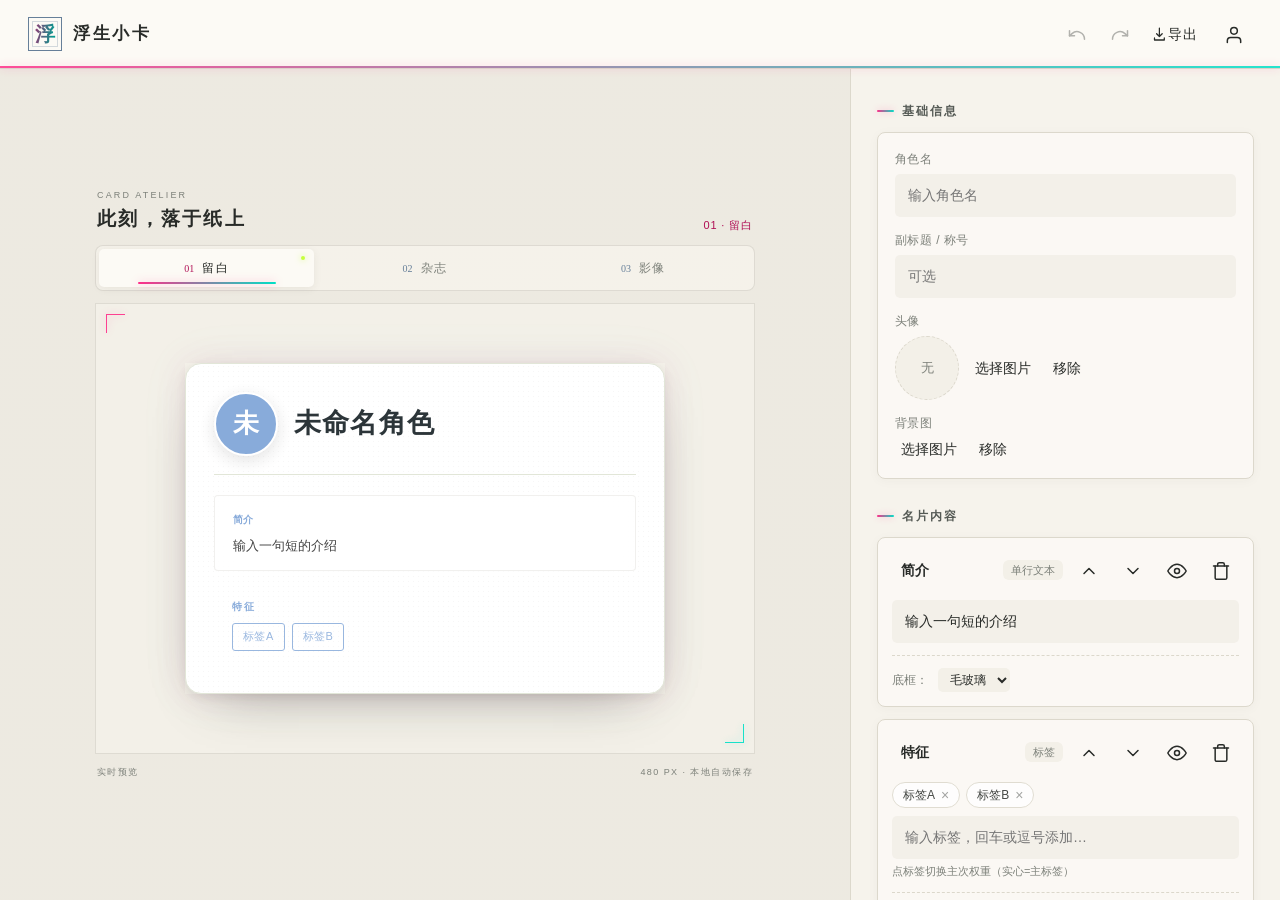
==== commit aa5bebda: "Add files via upload" ====
--- a/games/fusheng-card.html
+++ b/games/fusheng-card.html
@@ -282,6 +282,15 @@
 .card-title{font-size:calc(24px * var(--fs, 1));font-weight:700;line-height:1.2;word-break:break-word;color:var(--cardNameColor, inherit);}
 .card-subtitle{font-size:calc(13px * var(--fs, 1));color:var(--cardMuted,#888);margin-top:calc(4px * var(--fs, 1));word-break:break-word}
 
+/* 有背景图时，角色名区域自动垫一层半透明毛玻璃底，防止花哨底图盖字 */
+.card.has-bg .card-titles{
+  background:rgba(255,255,255,0.18);
+  backdrop-filter:blur(8px) saturate(1.1);-webkit-backdrop-filter:blur(8px) saturate(1.1);
+  border:1px solid rgba(255,255,255,0.25);
+  padding:8px 14px;border-radius:6px;
+  align-self:flex-start;
+}
+
 .card-body{flex:1;display:flex;flex-direction:column;gap:calc(12px * var(--fs, 1))}
 .card.tpl-center .card-body { align-items: center; }
 .card.tpl-center .card-block { text-align: center; width: 100%; }
@@ -352,6 +361,44 @@
 
 .modal-head{display:flex;align-items:center;justify-content:space-between;margin-bottom:20px}
 .modal-title{font-size:18px;font-weight:700}
+
+/* 独立页面式弹层（设置） */
+.modal.page{
+  background:var(--ui-bg);backdrop-filter:none;-webkit-backdrop-filter:none;
+  padding:0;align-items:stretch;justify-content:center;
+}
+.modal.page .modal-panel{
+  width:100%;max-width:600px;height:100%;max-height:none;overflow-y:auto;
+  background:var(--ui-bg);border-radius:0;padding:0;box-shadow:none;
+  transform:translateX(24px);transition:transform .26s cubic-bezier(.2,.8,.2,1);
+}
+.modal.page.active .modal-panel{transform:none}
+/* 普通弹窗要盖在整页之上 */
+.modal:not(.page){z-index:600}
+.page-head{
+  position:sticky;top:0;z-index:2;display:flex;align-items:center;gap:8px;
+  padding:12px 16px;background:var(--ui-bg);border-bottom:1px solid var(--ui-border);
+}
+.page-title{font-family:var(--serif-font);font-size:17px;font-weight:600;letter-spacing:.1em}
+.page-body{padding:18px 16px calc(40px + env(safe-area-inset-bottom));display:flex;flex-direction:column;gap:18px}
+.page-group{background:var(--ui-card);border:1px solid var(--ui-border);border-radius:12px;overflow:hidden}
+.page-group-title{font-size:11px;letter-spacing:.14em;color:var(--ui-muted);padding:14px 16px 0}
+.page-row{padding:13px 16px;display:flex;align-items:center;justify-content:space-between;gap:12px}
+.page-row + .page-row{border-top:1px solid var(--ui-border)}
+.page-row .pr-label{font-size:13px;font-weight:500}
+.page-row .pr-desc{font-size:11px;color:var(--ui-muted);margin-top:3px;line-height:1.5}
+/* 个人主页顶部信息 */
+.page-hero{display:flex;align-items:center;gap:14px;padding:20px 18px;background:var(--ui-card);border:1px solid var(--ui-border);border-radius:12px}
+.page-hero .hero-seal{width:52px;height:52px;display:grid;place-items:center;border:1px solid var(--ui-accent);color:var(--ui-accent);font-family:var(--serif-font);font-size:26px;line-height:1;position:relative;flex:0 0 auto}
+.page-hero .hero-seal::after{content:"";position:absolute;inset:3px;border:1px solid rgba(102,127,153,.28)}
+.page-hero .hero-title{font-family:var(--serif-font);font-size:18px;font-weight:600;letter-spacing:.12em}
+.page-hero .hero-desc{font-size:11px;color:var(--ui-muted);letter-spacing:.1em;margin-top:4px}
+.page-hero .hero-ver{font-size:10px;color:var(--ui-muted);border:1px solid var(--ui-border);border-radius:999px;padding:2px 8px;margin-left:auto;flex-shrink:0}
+/* 可点击的行 */
+button.page-row{width:100%;background:none;border:0;font:inherit;color:inherit;text-align:left;cursor:pointer}
+button.page-row:hover{background:var(--ui-accent-soft)}
+.page-row .pr-value{font-size:12px;color:var(--ui-muted);max-width:45%;overflow:hidden;text-overflow:ellipsis;white-space:nowrap}
+.page-chevron{width:14px;height:14px;color:var(--ui-muted);transform:rotate(180deg);flex-shrink:0}
 
 /* 底部抽屉 */
 .drawer {
@@ -569,6 +616,7 @@
 .card.template-cinema.has-bg .card-block-label{color:#D5E0E8}
 .card.template-cinema.has-bg .card-chip{color:#FCF9F1;border-color:rgba(255,255,255,.4);background:rgba(255,255,255,.08)}
 .card.template-cinema.has-bg .card-avatar{border-color:rgba(255,255,255,.7)}
+.card.template-cinema.has-bg .card-titles{background:rgba(15,18,17,.35);border-color:rgba(255,255,255,.22);backdrop-filter:blur(10px) saturate(1.2);-webkit-backdrop-filter:blur(10px) saturate(1.2)}
 
 /* ================= 新增内容类型样式 ================= */
 /* 多段落文本 */
@@ -706,6 +754,9 @@
   #editorPane{padding:18px 14px 80px}
   .preview-canvas{padding:12px 3px}
   .paper-stage{max-width:355px}
+  /* 标签 chip 移动端加大点击区域 */
+  .card-chip-edit{padding:6px 14px;margin:2px 0;font-size:14px}
+  .card-chip-edit .tag-del{font-size:18px;padding:4px 6px;margin-left:6px!important}
 }
 @media (prefers-reduced-motion:reduce){
   *,*::before,*::after{animation-duration:.01ms!important;animation-delay:0ms!important;transition-duration:.01ms!important;scroll-behavior:auto!important}
@@ -717,29 +768,32 @@
   --neon-cyan:#00E0C6;
   --neon-lime:#C6FF3D;
   --neon-pink-ink:#B00F55;
-  --neon-cyan-ink:#067A6E;
-}
-
-/* 一、入场与品牌：一进来就能看到的霓虹标识 */
+}
+
+/* 入场标志 */
 .logo-svg{color:var(--neon-pink);filter:drop-shadow(0 0 10px rgba(255,46,136,.35))}
 .intro-text::after{
   content:"";display:block;width:56px;height:2px;margin:14px auto 0;border-radius:2px;
   background:linear-gradient(90deg,var(--neon-pink),var(--neon-cyan));
   box-shadow:0 0 8px rgba(255,46,136,.35);
 }
+
+/* 顶栏渐变横线（保留项） */
+#topbar{position:relative}
 #topbar::after{
   content:"";position:absolute;left:0;right:0;bottom:0;height:2px;pointer-events:none;
   background:linear-gradient(90deg,var(--neon-pink),var(--neon-cyan));
   opacity:.85;box-shadow:0 0 10px rgba(255,46,136,.35);
 }
-/* 「浮」字用逻辑沙盘同款渐变字，方形印章边框与尺寸保持原样 */
+
+/* 「浮」字渐变；方形印章本身不加霓虹外环 */
 .brand-seal{
   background:linear-gradient(96deg,#C2186B,#009E90 78%);
   -webkit-background-clip:text;background-clip:text;
   color:transparent;
 }
 
-/* 二、选中的模板与主题 */
+/* 选中的模板与主题 */
 .template-option{position:relative}
 .template-option.active::before{
   content:"";position:absolute;top:7px;right:9px;width:4px;height:4px;border-radius:50%;
@@ -755,7 +809,7 @@
   box-shadow:0 0 0 1px rgba(255,46,136,.50),0 0 14px rgba(255,46,136,.20);
 }
 
-/* 三、预览区与反馈 */
+/* 预览区与反馈 */
 .preview-canvas::before{
   border-left-color:var(--neon-pink);border-top-color:var(--neon-pink);
   opacity:.9;filter:drop-shadow(0 0 5px rgba(255,46,136,.45));
@@ -789,6 +843,7 @@
   <symbol id="icon-image" viewBox="0 0 24 24"><rect x="3" y="3" width="18" height="18" rx="2" ry="2"></rect><circle cx="8.5" cy="8.5" r="1.5"></circle><polyline points="21 15 16 10 5 21"></polyline></symbol>
   <symbol id="icon-undo" viewBox="0 0 24 24"><path d="M3 7v6h6"></path><path d="M21 17a9 9 0 0 0-15-6.7L3 13"></path></symbol>
   <symbol id="icon-redo" viewBox="0 0 24 24"><path d="M21 7v6h-6"></path><path d="M3 17a9 9 0 0 1 15-6.7L21 13"></path></symbol>
+  <symbol id="icon-back" viewBox="0 0 24 24"><polyline points="15 18 9 12 15 6"></polyline></symbol>
   <symbol id="icon-up" viewBox="0 0 24 24"><polyline points="18 15 12 9 6 15"></polyline></symbol>
   <symbol id="icon-down" viewBox="0 0 24 24"><polyline points="6 9 12 15 18 9"></polyline></symbol>
   <symbol id="icon-eye" viewBox="0 0 24 24"><path d="M1 12s4-8 11-8 11 8 11 8-4 8-11 8-11-8-11-8z"></path><circle cx="12" cy="12" r="3"></circle></symbol>
@@ -812,9 +867,7 @@
       <button class="ui-btn ui-btn--ghost ui-btn--md icon" id="btnUndo" title="撤销 (Ctrl+Z)" aria-label="撤销" style="opacity: 1;"><svg class="svg-icon"><use href="#icon-undo"></use></svg></button>
       <button class="ui-btn ui-btn--ghost ui-btn--md icon" id="btnRedo" title="重做 (Ctrl+Y)" aria-label="重做" disabled="" style="opacity: 0.35;"><svg class="svg-icon"><use href="#icon-redo"></use></svg></button>
       <button class="ui-btn ui-btn--primary ui-btn--md top-export" id="btnTopExport" title="导出高清图片"><svg class="svg-icon"><use href="#icon-download"></use></svg><span>导出</span></button>
-      <button class="ui-btn ui-btn--ghost ui-btn--md icon" id="btnHelp" title="使用说明" aria-label="使用说明"><svg class="svg-icon"><use href="#icon-help"></use></svg></button>
-      <button class="ui-btn ui-btn--ghost ui-btn--md icon" id="btnProfile" title="我的署名" aria-label="我的署名"><svg class="svg-icon"><use href="#icon-user"></use></svg></button>
-      <button class="ui-btn ui-btn--ghost ui-btn--md icon" id="btnSettings" title="设置" aria-label="设置"><svg class="svg-icon"><use href="#icon-settings"></use></svg></button>
+      <button class="ui-btn ui-btn--ghost ui-btn--md icon" id="btnMe" title="我的" aria-label="我的"><svg class="svg-icon"><use href="#icon-user"></use></svg></button>
     </div>
   </header>
 
@@ -931,7 +984,7 @@
           <button class="tag-del" data-act="tag-del" data-i="1" data-t="1" style="margin-left:4px;color:currentColor;opacity:.5;">×</button>
         </span>
       </div>
-      <input class="input" data-act="tag-add" data-i="1" placeholder="输入标签，回车或逗号添加…">
+      <input class="input" data-act="tag-add" data-i="1" placeholder="输入标签，回车或逗号添加…" enterkeyhint="done">
       <div style="font-size:11px;color:var(--ui-muted);margin-top:4px;">点标签切换主次权重（实心=主标签）</div>
       
     <div class="row" style="margin-top:12px; padding-top:12px; border-top:1px dashed var(--ui-border);">
@@ -1133,26 +1186,75 @@
   </div>
 </div>
 
-<!-- 设置 -->
-<div class="modal" id="settingsModal">
+<!-- 我的（个人主页） -->
+<div class="modal page" id="settingsModal">
   <div class="modal-panel">
-    <div class="modal-head">
-      <div class="modal-title">设置</div>
-      <button class="ui-btn ui-btn--ghost ui-btn--md icon" data-close="settingsModal"><svg class="svg-icon"><use href="#icon-close"></use></svg></button>
-    </div>
-    <div class="field">
-      <label>导出图片倍率 (越大越清晰，但耗时更长)</label>
-      <select class="input" id="setExportScale" style="appearance:none; padding:12px; background:var(--ui-bg); border:none; font-weight:500;">
-        <option value="2">2x（标准清晰度）</option>
-        <option value="3" selected="">3x（超清，推荐）</option>
-      </select>
-    </div>
-    <div class="stat-line" style="margin-top:20px;"><span>本地存储占用</span><span id="storageUsage">—</span></div>
-    
-    <button class="ui-btn ui-btn--secondary ui-btn--md" id="btnClearAll" style="width:100%;margin-top:24px;">清空当前名片数据</button>
-    
-    <div style="text-align:center; margin-top:24px; font-size:12px; color:var(--ui-muted);">
-      版本 v2.5
+    <div class="page-head">
+      <button class="ui-btn ui-btn--ghost ui-btn--md icon" data-close="settingsModal" aria-label="返回"><svg class="svg-icon"><use href="#icon-back"></use></svg></button>
+      <div class="page-title">我的</div>
+    </div>
+    <div class="page-body">
+      <div class="page-hero">
+        <div class="hero-seal">浮</div>
+        <div style="min-width:0">
+          <div class="hero-title">浮生小卡</div>
+          <div class="hero-desc">一纸浮生 · 角色名片工坊</div>
+        </div>
+        <span class="hero-ver">v2.5</span>
+      </div>
+
+      <div class="page-group">
+        <div class="page-group-title">署名</div>
+        <button class="page-row page-link" id="btnProfile">
+          <div style="min-width:0">
+            <div class="pr-label">我的署名</div>
+            <div class="pr-desc">显示在导出名片上的昵称与版权小字</div>
+          </div>
+          <span class="pr-value" id="meSignName">未设置</span>
+          <svg class="svg-icon page-chevron"><use href="#icon-back"></use></svg>
+        </button>
+      </div>
+
+      <div class="page-group">
+        <div class="page-group-title">偏好</div>
+        <div class="page-row">
+          <div>
+            <div class="pr-label">导出图片倍率</div>
+            <div class="pr-desc">越大越清晰，导出耗时更长</div>
+          </div>
+          <select class="input" id="setExportScale" style="width:auto;min-width:120px;appearance:none;padding:9px 11px;background:var(--ui-bg);border:none;font-weight:500;">
+            <option value="2">2x 标准</option>
+            <option value="3" selected="">3x 超清</option>
+          </select>
+        </div>
+        <div class="page-row">
+          <span class="pr-label">本地存储占用</span>
+          <span id="storageUsage" style="font-size:13px;color:var(--ui-muted)">—</span>
+        </div>
+      </div>
+
+      <div class="page-group">
+        <div class="page-group-title">更多</div>
+        <button class="page-row page-link" id="btnHelp">
+          <span class="pr-label">使用说明</span>
+          <svg class="svg-icon page-chevron"><use href="#icon-back"></use></svg>
+        </button>
+      </div>
+
+      <div class="page-group">
+        <div class="page-group-title">数据</div>
+        <div class="page-row">
+          <div>
+            <div class="pr-label">清空当前名片数据</div>
+            <div class="pr-desc">会删除名片、图片与自定义字体，不可撤销</div>
+          </div>
+          <button class="ui-btn ui-btn--secondary ui-btn--sm" id="btnClearAll" style="flex-shrink:0">清空</button>
+        </div>
+      </div>
+
+      <div style="text-align:center;font-size:11px;color:var(--ui-muted);letter-spacing:.1em;margin-top:4px;">
+        数据仅保存在本设备
+      </div>
     </div>
   </div>
 </div>
@@ -1630,7 +1732,7 @@
           <button class="tag-del" data-act="tag-del" data-i="${i}" data-t="${ti}" style="margin-left:4px;color:currentColor;opacity:.5;">×</button>
         </span>`).join('')}
       </div>
-      <input class="input" data-act="tag-add" data-i="${i}" placeholder="输入标签，回车或逗号添加…">
+      <input class="input" data-act="tag-add" data-i="${i}" placeholder="输入标签，回车或逗号添加…" enterkeyhint="done">
       <div style="font-size:11px;color:var(--ui-muted);margin-top:4px;">点标签切换主次权重（实心=主标签）</div>
       ${bgSelect}
     `;
@@ -2120,9 +2222,11 @@
 }
 
 function bindGlobalEvents(){
+  // 「我的」个人主页：顶栏头像进入，页内可进署名/使用说明
+  document.getElementById('btnMe').addEventListener('click', openSettings);
   document.getElementById('btnHelp').addEventListener('click', () => openModal('helpModal'));
   document.getElementById('btnProfile').addEventListener('click', openProfile);
-  document.getElementById('btnSettings').addEventListener('click', openSettings);
+
   document.getElementById('btnAddBlock').addEventListener('click', () => openDrawer('addBlockDrawer'));
   $$('.template-option').forEach(btn => {
     btn.addEventListener('click', () => {
@@ -2182,7 +2286,9 @@
   pane.addEventListener('keydown', e => {
     const t = e.target;
     if (t.dataset && t.dataset.act === 'tag-add'){
-      if (e.key === 'Enter' || e.key === ',' || e.key === '，'){
+      // 移动端键盘的回车键值可能是 Done/Next/Go/Send/Search，不止 Enter
+      const enterKeys = ['Enter','Done','Next','Go','Send','Search'];
+      if (enterKeys.includes(e.key) || e.key === ',' || e.key === '，'){
         e.preventDefault();
         const val = t.value.trim();
         if (!val) return;
@@ -2469,6 +2575,7 @@
         note: document.getElementById('profileNote').value.trim(), 
         enabled: document.getElementById('profileEnabled').checked 
       }; 
+      document.getElementById('meSignName').textContent = state.profile.name || '未设置';
       app.save();
     });
   });
@@ -2476,6 +2583,7 @@
 
 async function openSettings(){
   document.getElementById('setExportScale').value = String(state.settings.exportScale || 3);
+  document.getElementById('meSignName').textContent = state.profile && state.profile.name ? state.profile.name : '未设置';
   try { 
     if (navigator.storage && navigator.storage.estimate){ 
       const est = await navigator.storage.estimate(); 
@@ -2570,9 +2678,8 @@
 
   window.addEventListener('resize', () => app.renderCard());
 
-  if (!localStorage.getItem('namecard.helpSeen')) {
-    setTimeout(() => { openModal('helpModal'); localStorage.setItem('namecard.helpSeen', '1'); }, 2600);
-  }
+  // 开场自动展示使用说明
+  setTimeout(() => openModal('helpModal'), 2600);
 }
 
 boot();
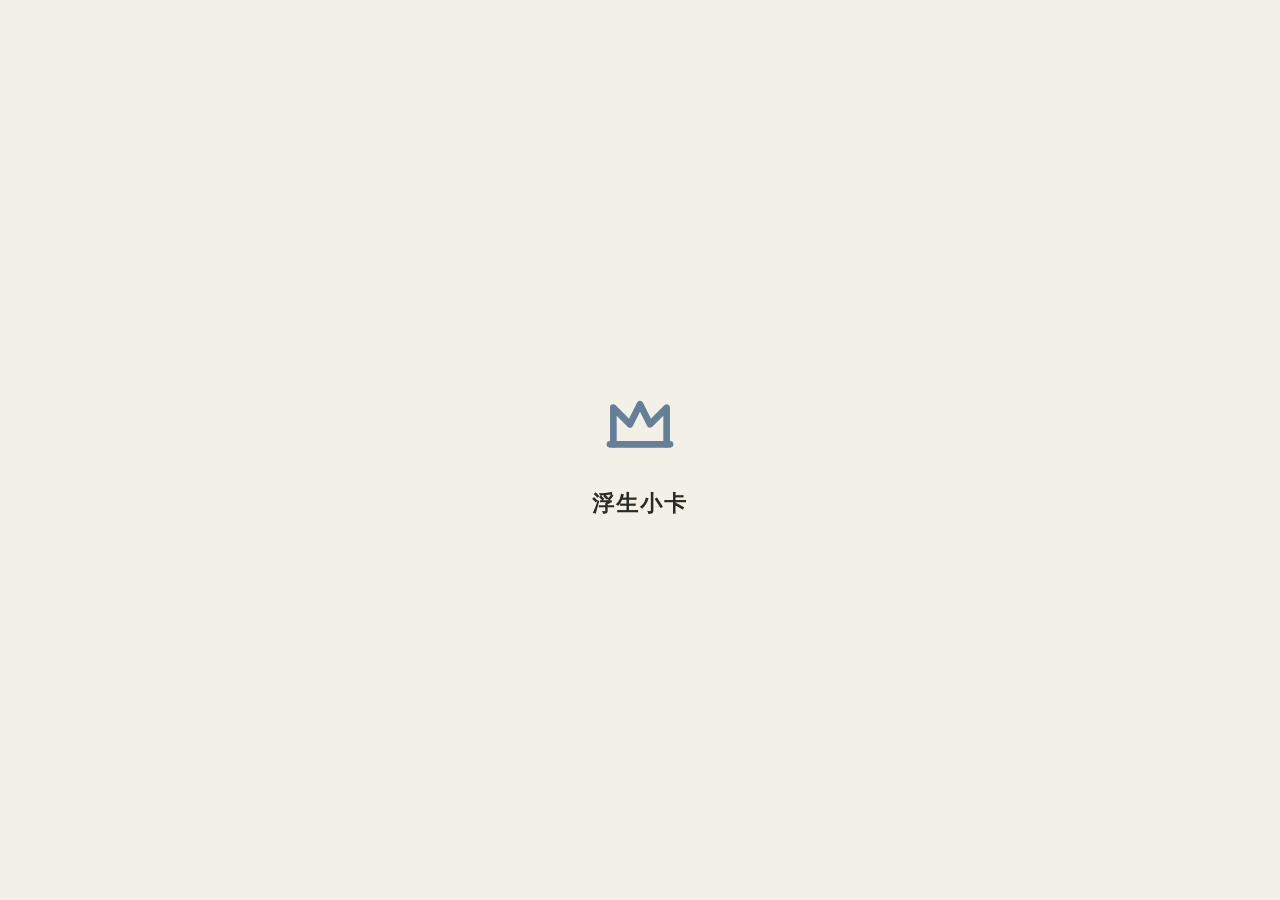
==== commit 5004d3ab: "Add files via upload" ====
--- a/games/fusheng-card.html
+++ b/games/fusheng-card.html
@@ -770,13 +770,7 @@
   --neon-pink-ink:#B00F55;
 }
 
-/* 入场标志 */
-.logo-svg{color:var(--neon-pink);filter:drop-shadow(0 0 10px rgba(255,46,136,.35))}
-.intro-text::after{
-  content:"";display:block;width:56px;height:2px;margin:14px auto 0;border-radius:2px;
-  background:linear-gradient(90deg,var(--neon-pink),var(--neon-cyan));
-  box-shadow:0 0 8px rgba(255,46,136,.35);
-}
+/* 入场标志：沿用原蓝色线描，不使用霓虹色 */
 
 /* 顶栏渐变横线（保留项） */
 #topbar{position:relative}
@@ -832,6 +826,17 @@
 </style>
 </head>
 <body>
+
+<!-- 开场动画 -->
+<div id="intro-overlay" onclick="hideIntro()" style="cursor: pointer;" title="点击跳过">
+  <div class="logo-container">
+    <svg viewBox="0 0 24 24" fill="none" stroke="currentColor" stroke-width="2" stroke-linecap="round" stroke-linejoin="round" class="logo-svg">
+      <path d="M3 19h18" />
+      <path d="M4 19V8l5 5 3-6 3 6 5-5v11" />
+    </svg>
+    <div class="intro-text">浮生小卡</div>
+  </div>
+</div>
 
 <svg xmlns="http://www.w3.org/2000/svg" style="display: none;">
   <symbol id="icon-help" viewBox="0 0 24 24"><circle cx="12" cy="12" r="10"></circle><path d="M9.09 9a3 3 0 0 1 5.83 1c0 2-3 3-3 3"></path><line x1="12" y1="17" x2="12.01" y2="17"></line></symbol>
@@ -1401,6 +1406,7 @@
 'use strict';
 
 const LS_KEY = 'charcard.namecard.v2'; 
+const HELP_SEEN_KEY = 'charcard.help.seen.v1';
 const DB_NAME = 'namecard_v2';
 const DB_STORE = 'assets'; 
 
@@ -2678,8 +2684,15 @@
 
   window.addEventListener('resize', () => app.renderCard());
 
-  // 开场自动展示使用说明
-  setTimeout(() => openModal('helpModal'), 2600);
+  // 使用说明仅在首次打开时自动展示一次，之后可从“帮助”手动打开
+  try {
+    if (localStorage.getItem(HELP_SEEN_KEY) !== '1') {
+      localStorage.setItem(HELP_SEEN_KEY, '1');
+      setTimeout(() => openModal('helpModal'), 2600);
+    }
+  } catch(e) {
+    setTimeout(() => openModal('helpModal'), 2600);
+  }
 }
 
 boot();
